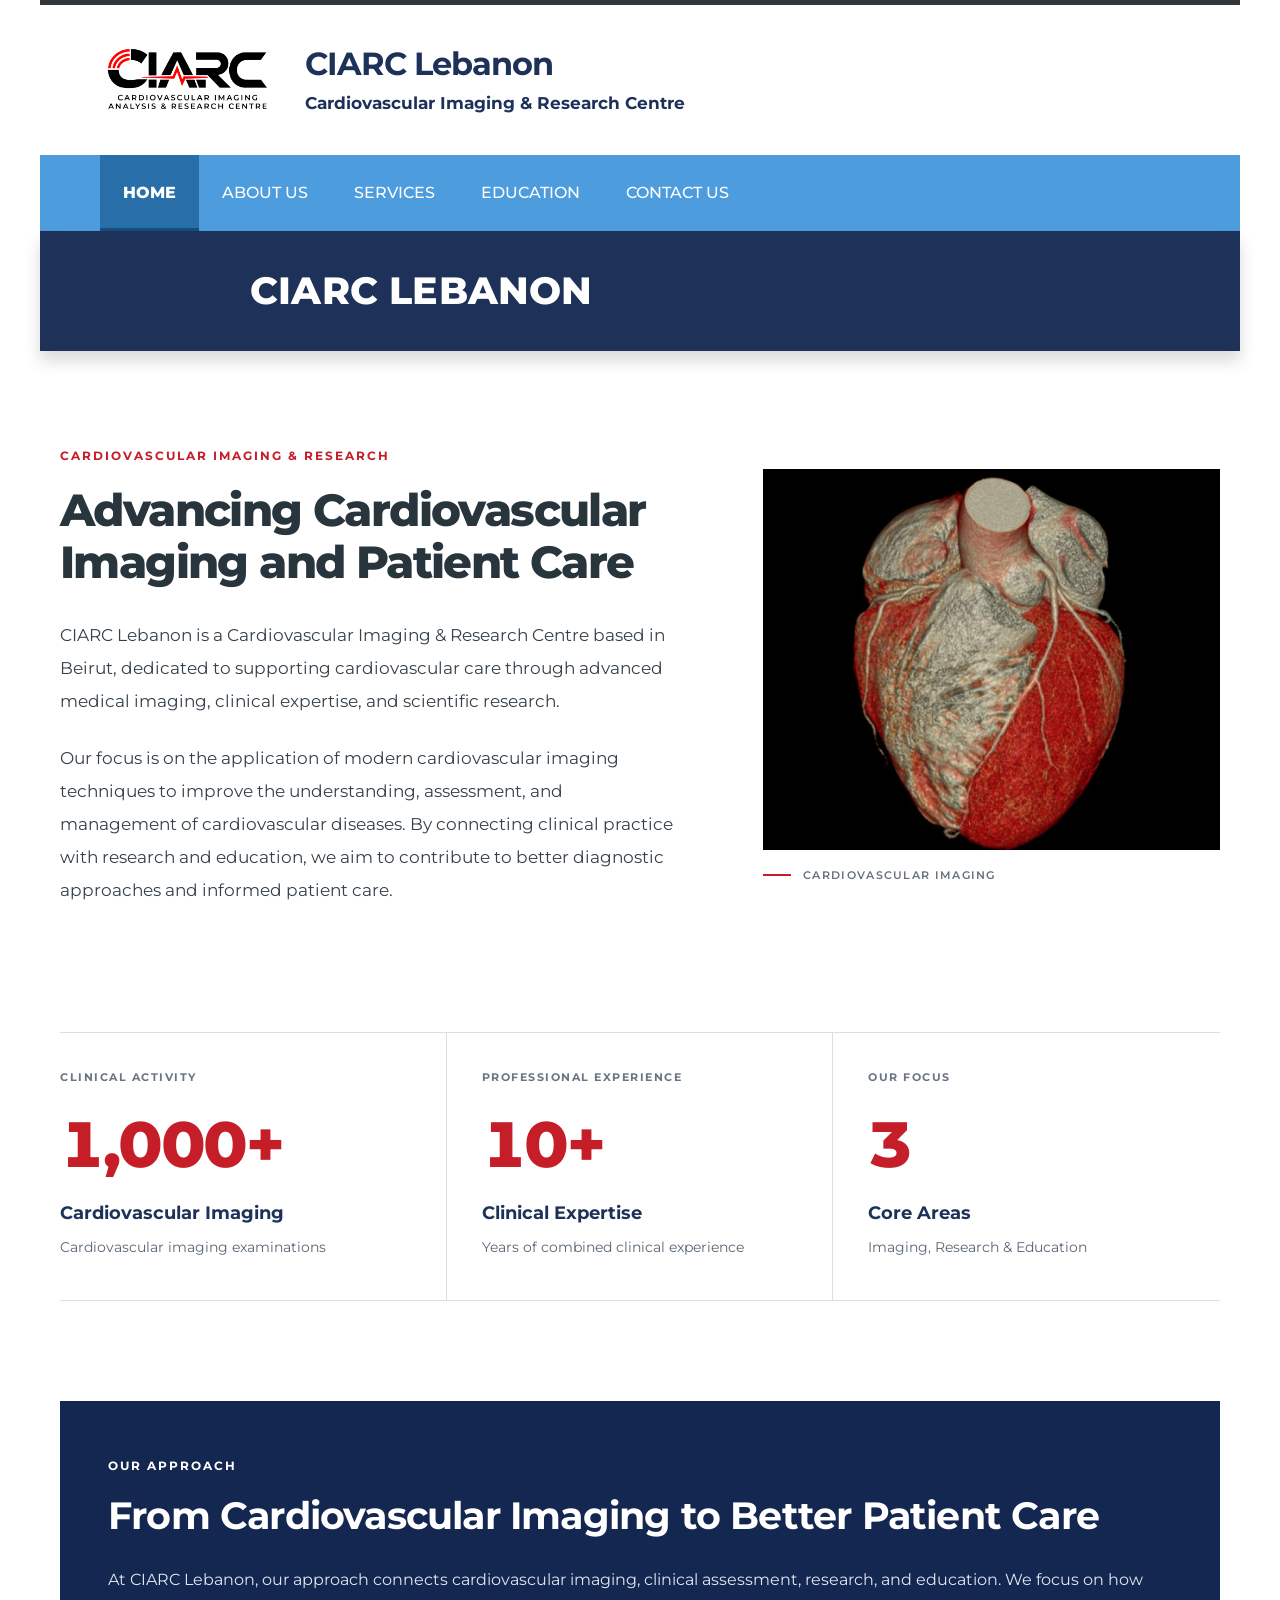
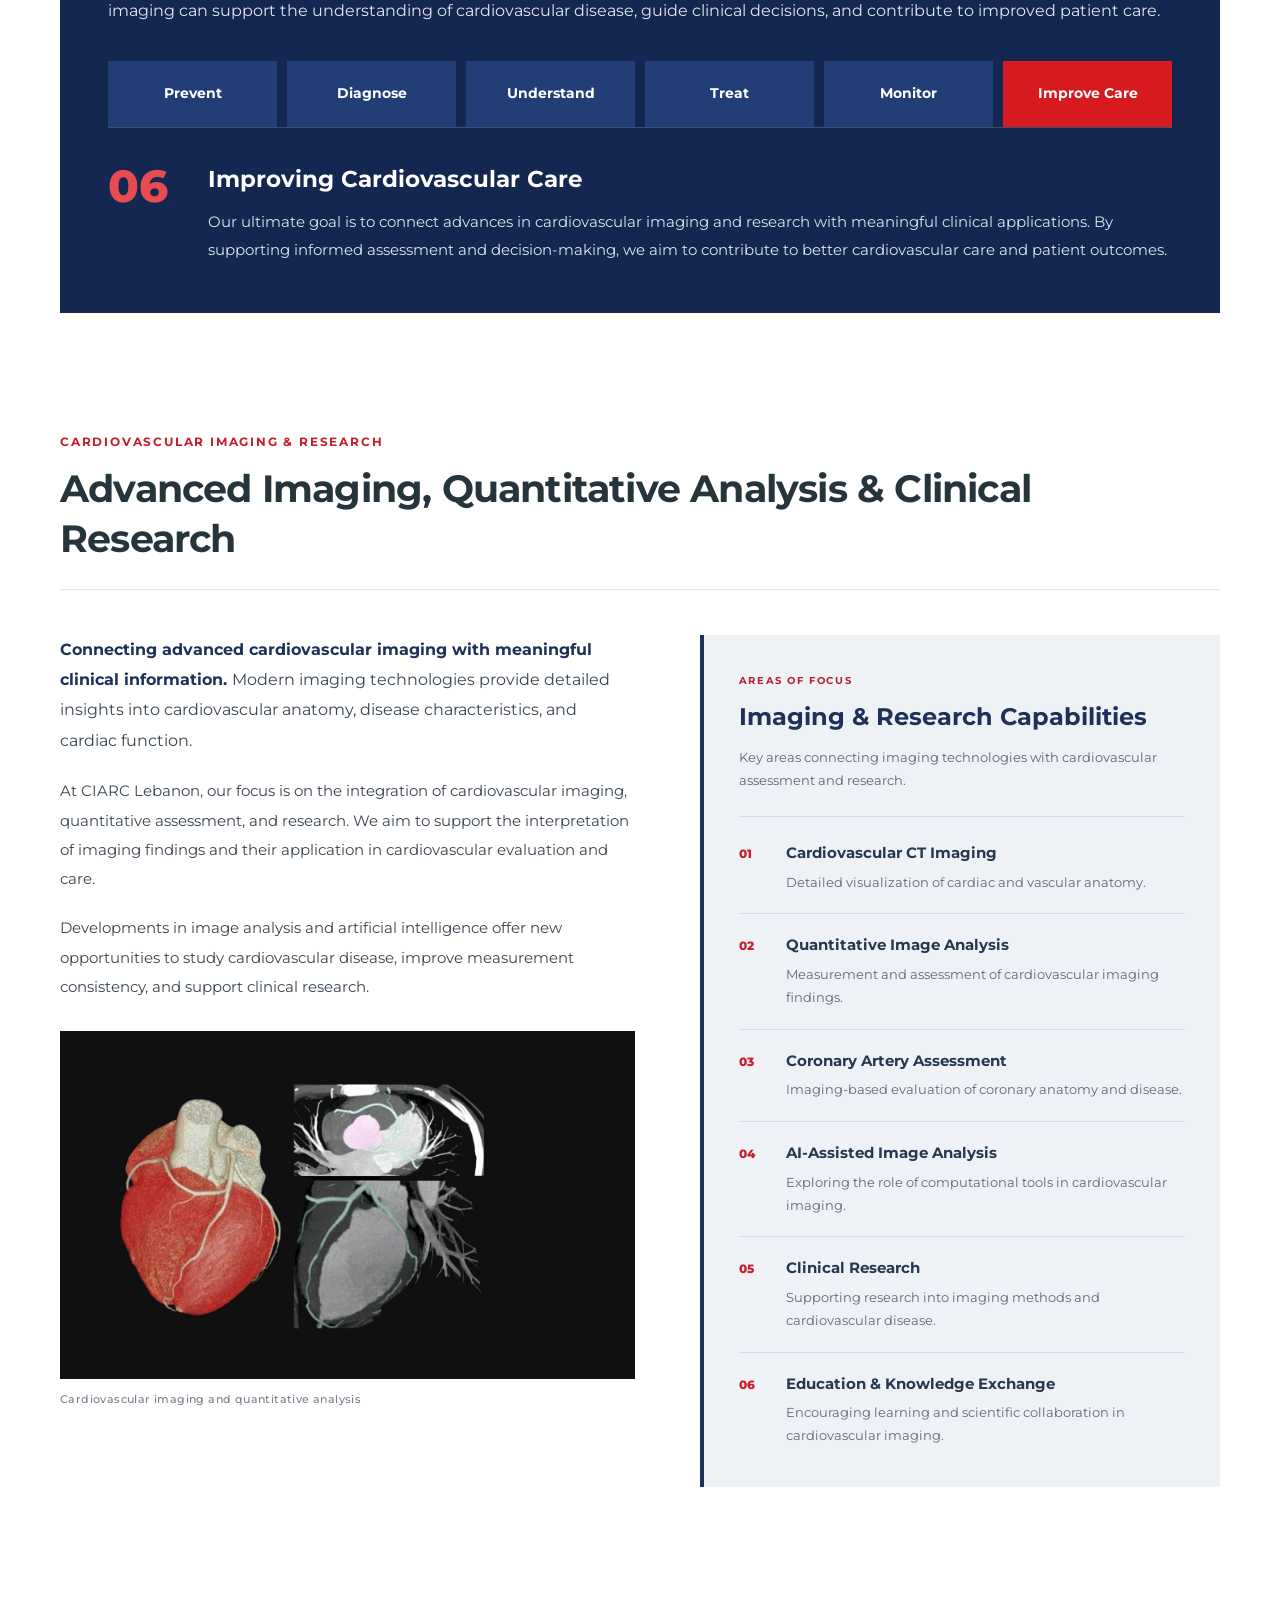
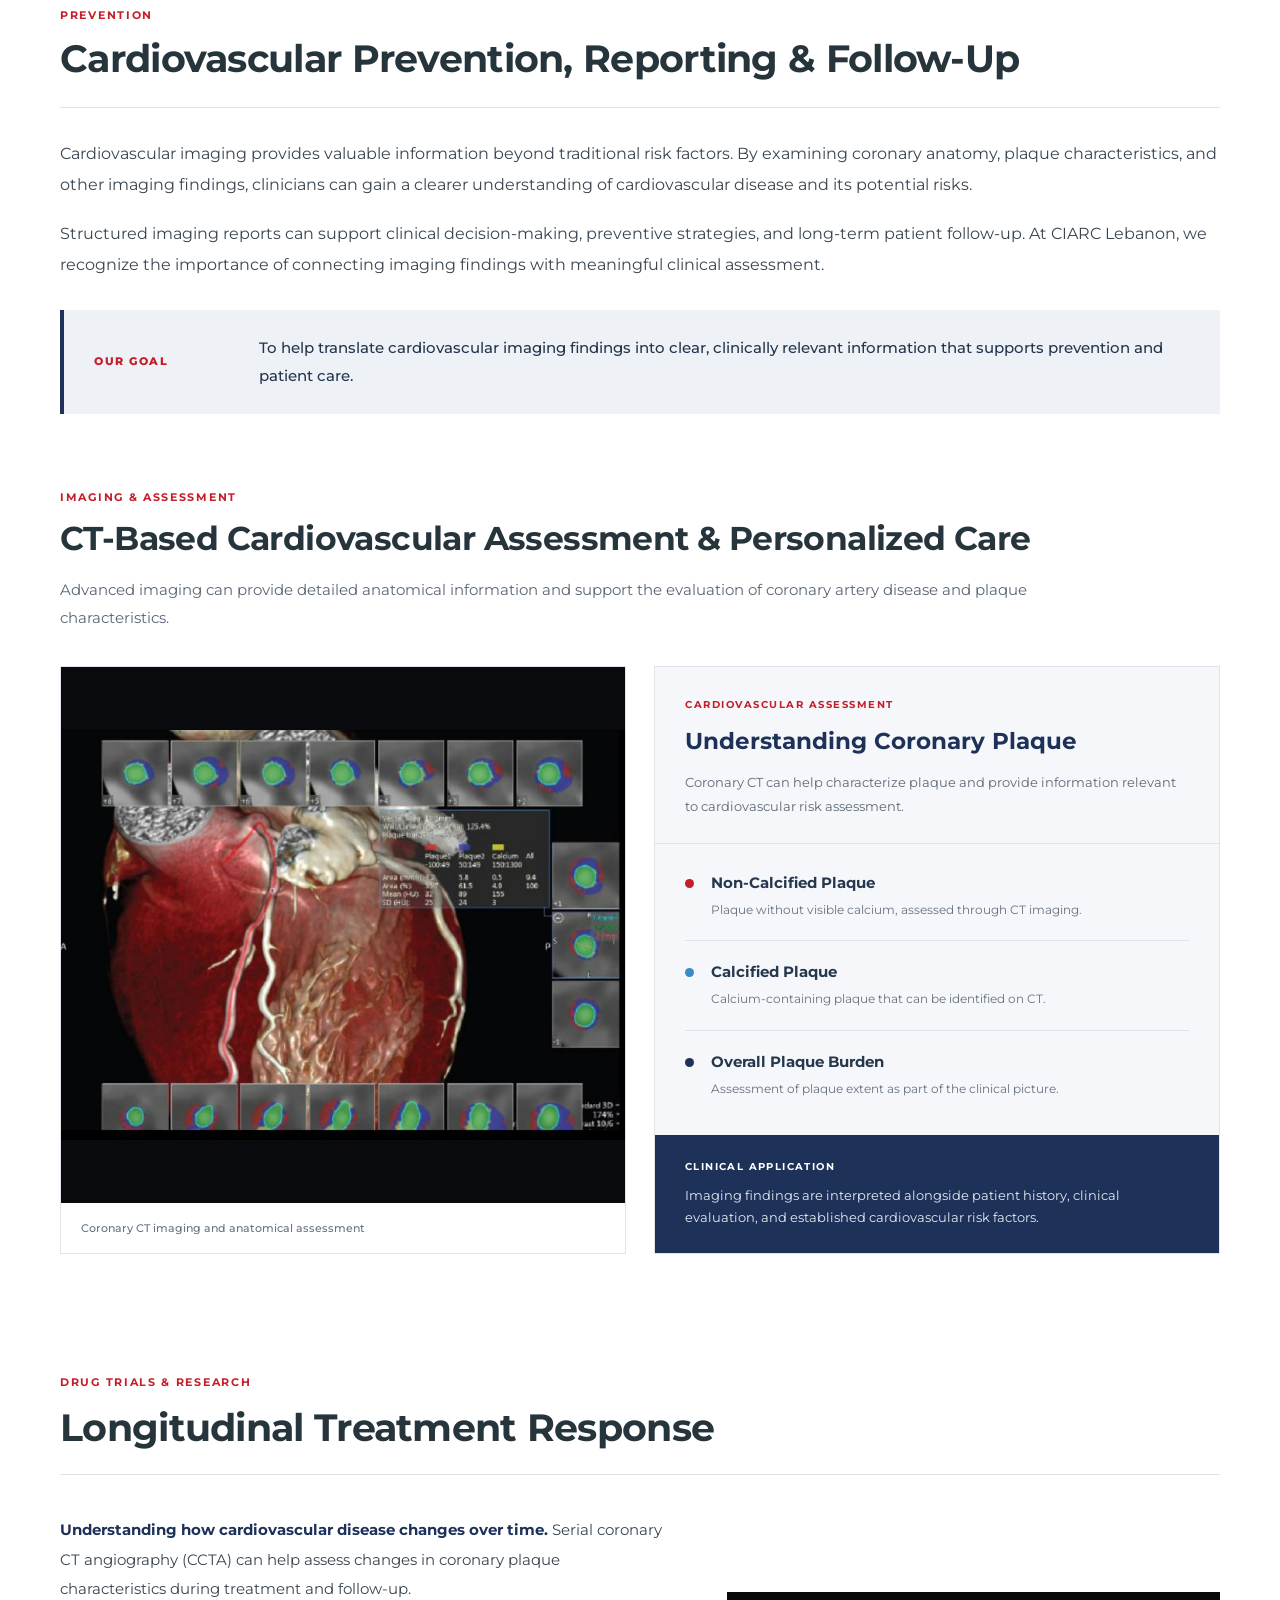
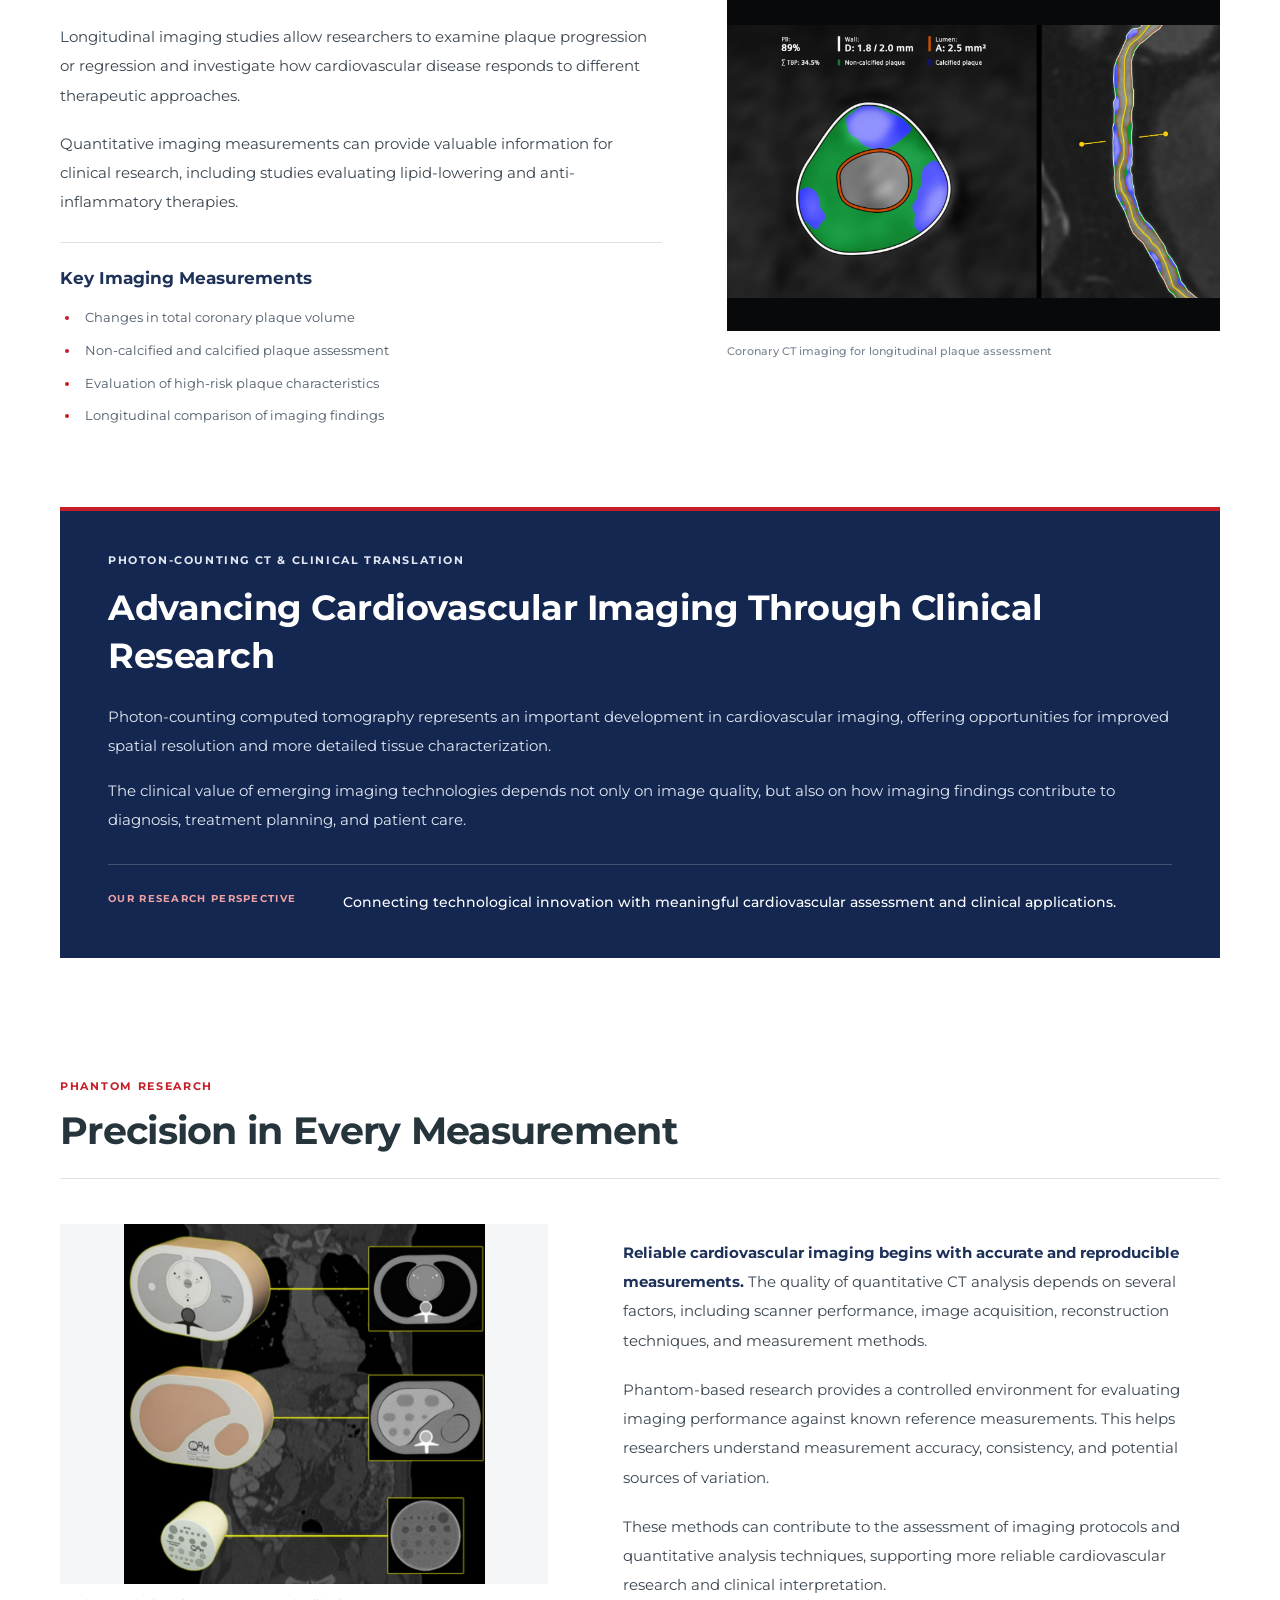
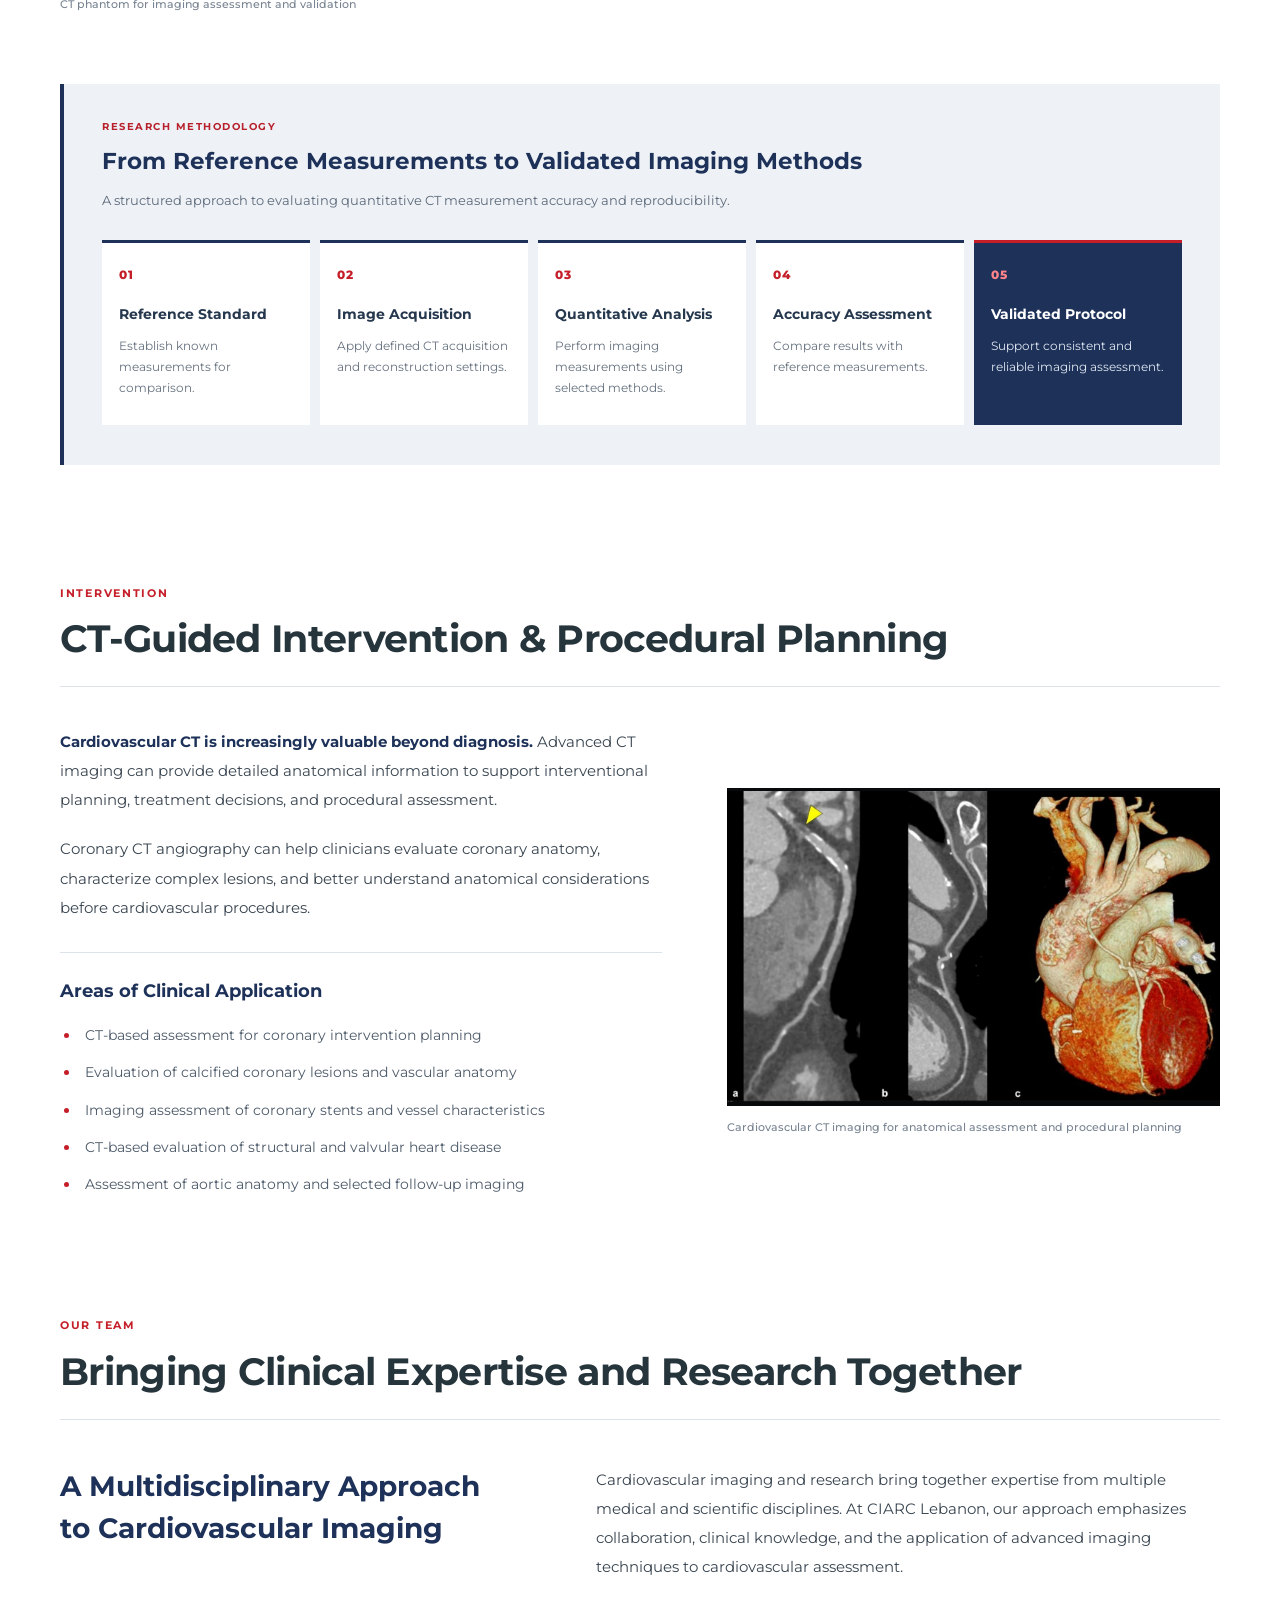
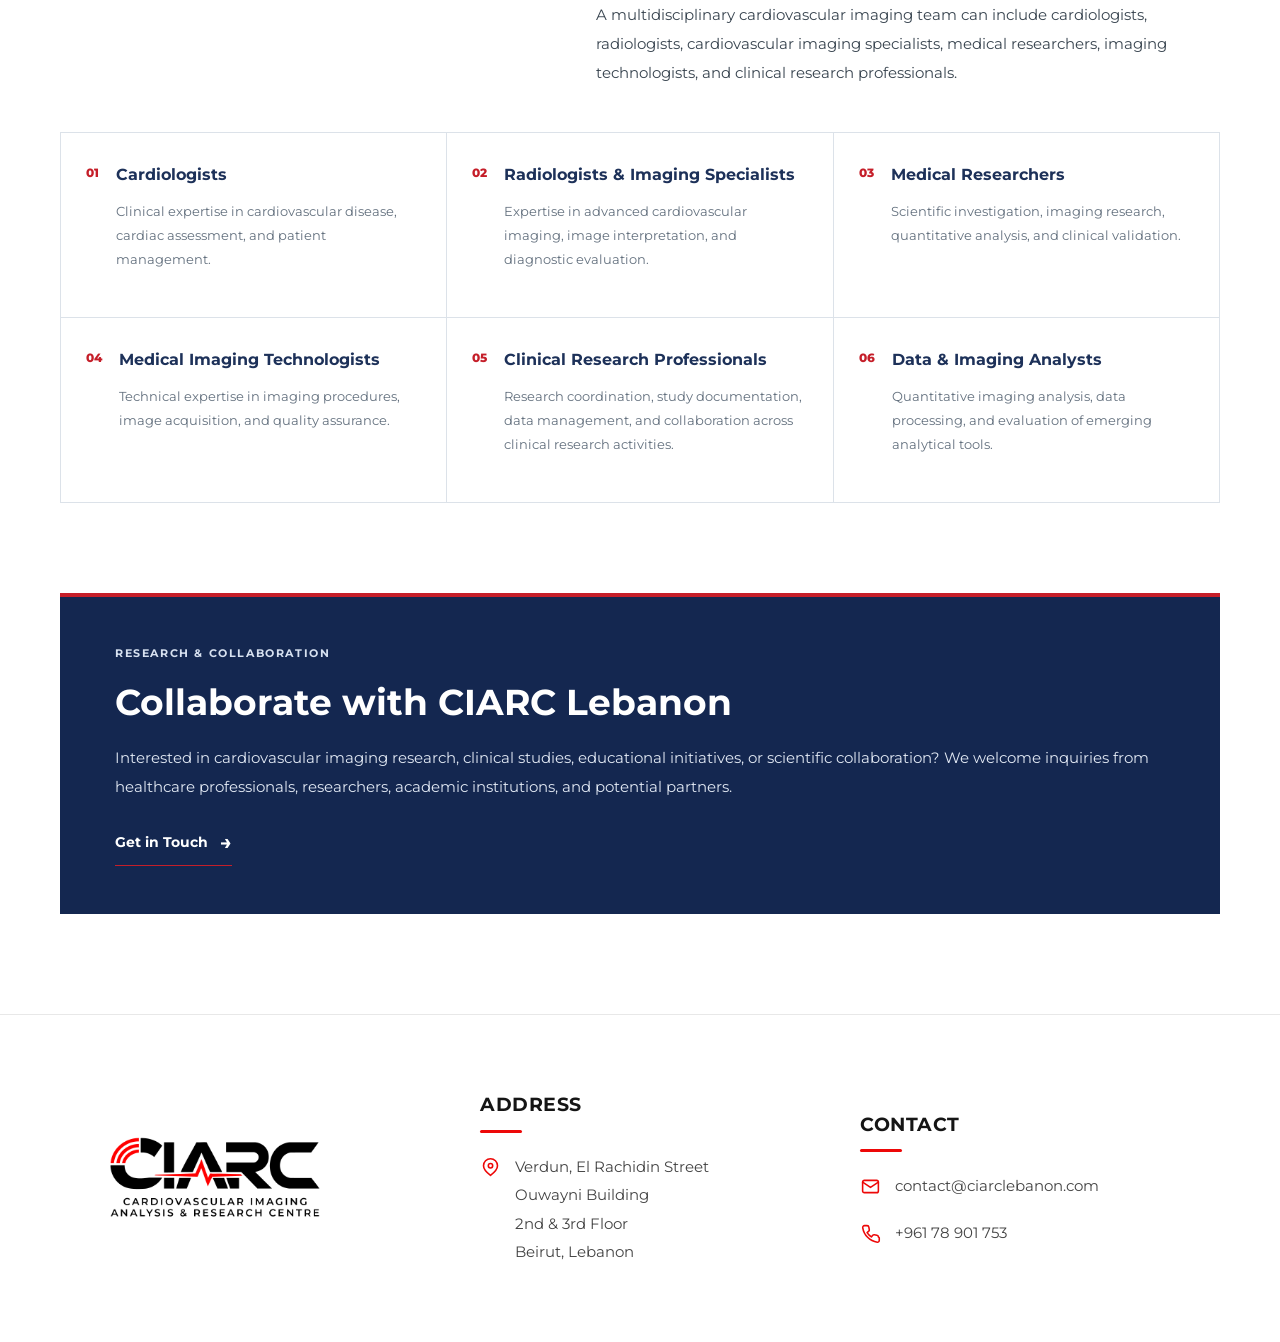
==== index.html @ 5e71d139 "Add files via upload" ====
<!DOCTYPE html>
<html lang="en">

<head>
    <meta charset="UTF-8">
    <meta name="viewport" content="width=device-width, initial-scale=1.0">

    <title>CIARC Lebanon | Cardiovascular Imaging & Research Centre</title>

    <meta name="description"
        content="CIARC Lebanon is a Cardiovascular Imaging & Research Centre based in Beirut, Lebanon.">

    <!-- Favicon -->
    <link rel="icon" type="image/png" href="assets/img/ciarc-logo.png">
    <link rel="apple-touch-icon" href="assets/img/ciarc-logo.png">

    <!-- Google Fonts -->
    <link rel="preconnect" href="https://fonts.googleapis.com">
    <link rel="preconnect" href="https://fonts.gstatic.com" crossorigin>

    <link href="https://fonts.googleapis.com/css2?family=Montserrat:wght@400;500;600;700;800&display=swap"
        rel="stylesheet">

    <!-- CSS -->
    <link rel="stylesheet" href="assets/css/style.css">

</head>

<body>

    <!-- =====================================
       HEADER
  ====================================== -->

    <header class="site-header" id="siteHeader">

        <div class="site-container">

            <!-- TOP HEADER -->

            <div class="header-top">

                <!-- BRAND -->

                <a href="index.html" class="brand" aria-label="CIARC Lebanon Home">

                    <img src="assets/img/ciarc-logo.png" alt="CIARC Lebanon Logo" class="brand-logo">

                    <div class="brand-text">

                        <h1>CIARC Lebanon</h1>

                        <p>
                            Cardiovascular Imaging &amp; Research Centre
                        </p>

                    </div>

                </a>

                <!-- HAMBURGER -->

                <button class="menu-toggle" id="menuToggle" type="button" aria-label="Open navigation menu"
                    aria-controls="mainNavigation" aria-expanded="false">

                    <span></span>
                    <span></span>
                    <span></span>

                </button>

            </div>

            <!-- =====================================
           NAVIGATION
      ====================================== -->

            <nav class="main-navigation" id="mainNavigation" aria-label="Main navigation">

                <a href="index.html" class="nav-link active" aria-current="page">
                    Home
                </a>

                <a href="about-us.html" class="nav-link">
                    About Us
                </a>

                <a href="services.html" class="nav-link">
                    Services
                </a>

                <a href="education.html" class="nav-link">
                    Education
                </a>

                <a href="contact.html" class="nav-link">
                    Contact Us
                </a>

            </nav>

            <!-- =====================================
           NAVY TITLE BAR
      ====================================== -->

            <div class="page-title-bar">

                <div class="page-title-inner">

                    <h2>CIARC LEBANON</h2>

                </div>

            </div>

        </div>

    </header>

    <!-- =====================================
       MAIN CONTENT
  ====================================== -->


    <main id="mainContent">

        <!-- ==========================================
         HOMEPAGE INTRODUCTION
    ========================================== -->

        <section class="home-intro" aria-labelledby="homeIntroTitle">

            <div class="home-intro-container">

                <!-- LEFT: CONTENT -->
                <div class="home-intro-content">

                    <span class="home-intro-eyebrow">
                        CARDIOVASCULAR IMAGING &amp; RESEARCH
                    </span>

                    <h2 id="homeIntroTitle">
                        Advancing Cardiovascular Imaging
                        and Patient Care
                    </h2>

                    <div class="home-intro-description">

                        <p>
                            CIARC Lebanon is a Cardiovascular Imaging
                            &amp; Research Centre based in Beirut,
                            dedicated to supporting cardiovascular
                            care through advanced medical imaging,
                            clinical expertise, and scientific research.
                        </p>

                        <p>
                            Our focus is on the application of modern
                            cardiovascular imaging techniques to
                            improve the understanding, assessment,
                            and management of cardiovascular diseases.
                            By connecting clinical practice with
                            research and education, we aim to
                            contribute to better diagnostic approaches
                            and informed patient care.
                        </p>

                    </div>

                </div>

                <!-- RIGHT: MEDICAL IMAGE -->
                <div class="home-intro-visual">

                    <div class="home-intro-image-frame">

                        <img src="assets/img/cardiovascular-ct.png"
                            alt="Three-dimensional cardiovascular CT imaging of the human heart"
                            class="home-intro-image" loading="eager">

                    </div>

                    <div class="home-intro-image-caption">
                        <span class="home-intro-caption-line"></span>
                        <span>Cardiovascular Imaging</span>
                    </div>

                </div>

            </div>

        </section>



        <!-- ==========================================
     CIARC LEBANON - KEY FIGURES
========================================== -->

        <section class="home-highlights" aria-label="CIARC Lebanon Key Figures">

            <div class="home-highlights-container">

                <!-- STATISTIC 1 -->
                <div class="home-highlight-item">

                    <div class="home-highlight-top">
                        <span class="home-highlight-label">
                            CLINICAL ACTIVITY
                        </span>
                    </div>

                    <div class="home-highlight-stat">
                        <span class="home-highlight-number" data-count="1000" data-suffix="+">
                            1,000+
                        </span>
                    </div>

                    <div class="home-highlight-content">
                        <h3>Cardiovascular Imaging</h3>

                        <p>
                            Cardiovascular imaging examinations
                        </p>
                    </div>

                </div>


                <!-- STATISTIC 2 -->
                <div class="home-highlight-item">

                    <div class="home-highlight-top">
                        <span class="home-highlight-label">
                            PROFESSIONAL EXPERIENCE
                        </span>
                    </div>

                    <div class="home-highlight-stat">
                        <span class="home-highlight-number" data-count="10" data-suffix="+">
                            10+
                        </span>
                    </div>

                    <div class="home-highlight-content">
                        <h3>Clinical Expertise</h3>

                        <p>
                            Years of combined clinical experience
                        </p>
                    </div>

                </div>


                <!-- STATISTIC 3 -->
                <div class="home-highlight-item">

                    <div class="home-highlight-top">
                        <span class="home-highlight-label">
                            OUR FOCUS
                        </span>
                    </div>

                    <div class="home-highlight-stat">
                        <span class="home-highlight-number" data-count="3" data-suffix="">
                            3
                        </span>
                    </div>

                    <div class="home-highlight-content">
                        <h3>Core Areas</h3>

                        <p>
                            Imaging, Research &amp; Education
                        </p>
                    </div>

                </div>

            </div>

        </section>


        <!-- ==========================================
     HOMEPAGE - OUR APPROACH
========================================== -->

        <section class="home-approach" aria-labelledby="approachTitle">

            <div class="home-approach-container">

                <div class="home-approach-panel">

                    <div class="home-approach-heading">

                        <span class="home-approach-label">
                            OUR APPROACH
                        </span>

                        <h2 id="approachTitle">
                            From Cardiovascular Imaging to Better Patient Care
                        </h2>

                        <p>
                            At CIARC Lebanon, our approach connects cardiovascular
                            imaging, clinical assessment, research, and education.
                            We focus on how imaging can support the understanding
                            of cardiovascular disease, guide clinical decisions,
                            and contribute to improved patient care.
                        </p>

                    </div>

                    <!-- SELECTABLE STAGES -->
                    <div class="home-approach-tabs" role="tablist" aria-label="Our approach stages">

                        <button type="button" class="home-approach-tab" id="approachTabPrevent" role="tab"
                            aria-selected="false" aria-controls="approachContent" data-approach="prevent" tabindex="-1">
                            Prevent

                        </button>

                        <button type="button" class="home-approach-tab" id="approachTabDiagnose" role="tab"
                            aria-selected="false" aria-controls="approachContent" data-approach="diagnose"
                            tabindex="-1">
                            Diagnose

                        </button>

                        <button type="button" class="home-approach-tab" id="approachTabUnderstand" role="tab"
                            aria-selected="false" aria-controls="approachContent" data-approach="understand"
                            tabindex="-1">
                            Understand

                        </button>

                        <button type="button" class="home-approach-tab" id="approachTabTreat" role="tab"
                            aria-selected="false" aria-controls="approachContent" data-approach="treat" tabindex="-1">
                            Treat

                        </button>

                        <button type="button" class="home-approach-tab" id="approachTabMonitor" role="tab"
                            aria-selected="false" aria-controls="approachContent" data-approach="monitor" tabindex="-1">
                            Monitor

                        </button>

                        <button type="button" class="home-approach-tab is-active" id="approachTabImprove" role="tab"
                            aria-selected="true" aria-controls="approachContent" data-approach="improve" tabindex="0">
                            Improve Care
                        </button>

                    </div>

                    <!-- CHANGING CONTENT -->
                    <div class="home-approach-content" id="approachContent" role="tabpanel"
                        aria-labelledby="approachTabImprove" tabindex="0">

                        <div class="home-approach-content-inner">

                            <div class="home-approach-content-number">
                                06
                            </div>

                            <div class="home-approach-content-text">

                                <h3 id="approachContentTitle">
                                    Improving Cardiovascular Care
                                </h3>

                                <p id="approachContentDescription">
                                    Our ultimate goal is to connect advances in
                                    cardiovascular imaging and research with
                                    meaningful clinical applications. By supporting
                                    informed assessment and decision-making, we
                                    aim to contribute to better cardiovascular
                                    care and patient outcomes.
                                </p>

                            </div>

                        </div>

                    </div>

                </div>

            </div>

        </section>



        <!-- ==========================================
     HOMEPAGE - ADVANCED IMAGING & AI
========================================== -->

        <section class="home-imaging" aria-labelledby="homeImagingTitle">

            <div class="home-imaging-container">

                <!-- SECTION HEADING -->
                <div class="home-imaging-heading">

                    <span class="home-imaging-eyebrow">
                        CARDIOVASCULAR IMAGING &amp; RESEARCH
                    </span>

                    <h2 id="homeImagingTitle">
                        Advanced Imaging, Quantitative Analysis
                        &amp; Clinical Research
                    </h2>

                    <div class="home-imaging-heading-line"></div>

                </div>

                <!-- TWO-COLUMN CONTENT -->
                <div class="home-imaging-grid">

                    <!-- LEFT: DESCRIPTION AND IMAGE -->
                    <div class="home-imaging-main">

                        <div class="home-imaging-description">

                            <p class="home-imaging-lead">
                                <strong>
                                    Connecting advanced cardiovascular imaging
                                    with meaningful clinical information.
                                </strong>
                                Modern imaging technologies provide detailed
                                insights into cardiovascular anatomy, disease
                                characteristics, and cardiac function.
                            </p>

                            <p>
                                At CIARC Lebanon, our focus is on the
                                integration of cardiovascular imaging,
                                quantitative assessment, and research.
                                We aim to support the interpretation
                                of imaging findings and their application
                                in cardiovascular evaluation and care.
                            </p>

                            <p>
                                Developments in image analysis and
                                artificial intelligence offer new
                                opportunities to study cardiovascular
                                disease, improve measurement consistency,
                                and support clinical research.
                            </p>

                        </div>

                        <!-- MEDICAL IMAGE -->
                        <figure class="home-imaging-figure">

                            <div class="home-imaging-image-wrap">

                                <img src="assets/img/cardiovascular-analysis.png"
                                    alt="Three-dimensional visualization of coronary arteries from cardiovascular imaging"
                                    loading="lazy">

                            </div>

                            <figcaption>
                                Cardiovascular imaging and quantitative analysis
                            </figcaption>

                        </figure>

                    </div>

                    <!-- RIGHT: CAPABILITIES -->
                    <aside class="home-imaging-capabilities" aria-labelledby="homeImagingCapabilitiesTitle">

                        <div class="home-imaging-capabilities-header">

                            <span class="home-imaging-capabilities-label">
                                AREAS OF FOCUS
                            </span>

                            <h3 id="homeImagingCapabilitiesTitle">
                                Imaging &amp; Research Capabilities
                            </h3>

                            <p>
                                Key areas connecting imaging technologies
                                with cardiovascular assessment and research.
                            </p>

                        </div>

                        <div class="home-imaging-capabilities-list">

                            <div class="home-imaging-capability">
                                <span class="home-imaging-capability-index">
                                    01
                                </span>

                                <div>
                                    <h4>Cardiovascular CT Imaging</h4>
                                    <p>
                                        Detailed visualization of cardiac
                                        and vascular anatomy.
                                    </p>
                                </div>
                            </div>

                            <div class="home-imaging-capability">
                                <span class="home-imaging-capability-index">
                                    02
                                </span>

                                <div>
                                    <h4>Quantitative Image Analysis</h4>
                                    <p>
                                        Measurement and assessment of
                                        cardiovascular imaging findings.
                                    </p>
                                </div>
                            </div>

                            <div class="home-imaging-capability">
                                <span class="home-imaging-capability-index">
                                    03
                                </span>

                                <div>
                                    <h4>Coronary Artery Assessment</h4>
                                    <p>
                                        Imaging-based evaluation of
                                        coronary anatomy and disease.
                                    </p>
                                </div>
                            </div>

                            <div class="home-imaging-capability">
                                <span class="home-imaging-capability-index">
                                    04
                                </span>

                                <div>
                                    <h4>AI-Assisted Image Analysis</h4>
                                    <p>
                                        Exploring the role of computational
                                        tools in cardiovascular imaging.
                                    </p>
                                </div>
                            </div>

                            <div class="home-imaging-capability">
                                <span class="home-imaging-capability-index">
                                    05
                                </span>

                                <div>
                                    <h4>Clinical Research</h4>
                                    <p>
                                        Supporting research into imaging
                                        methods and cardiovascular disease.
                                    </p>
                                </div>
                            </div>

                            <div class="home-imaging-capability">
                                <span class="home-imaging-capability-index">
                                    06
                                </span>

                                <div>
                                    <h4>Education &amp; Knowledge Exchange</h4>
                                    <p>
                                        Encouraging learning and scientific
                                        collaboration in cardiovascular imaging.
                                    </p>
                                </div>
                            </div>

                        </div>

                    </aside>

                </div>

            </div>

        </section>


        <!-- ==========================================
     HOMEPAGE - CARDIOVASCULAR PREVENTION
========================================== -->

        <section class="home-prevention" aria-labelledby="homePreventionTitle">

            <div class="home-prevention-container">

                <!-- SECTION INTRODUCTION -->
                <div class="home-prevention-heading">

                    <span class="home-prevention-label">
                        PREVENTION
                    </span>

                    <h2 id="homePreventionTitle">
                        Cardiovascular Prevention, Reporting &amp; Follow-Up
                    </h2>

                </div>

                <div class="home-prevention-intro">

                    <p>
                        Cardiovascular imaging provides valuable information
                        beyond traditional risk factors. By examining coronary
                        anatomy, plaque characteristics, and other imaging
                        findings, clinicians can gain a clearer understanding
                        of cardiovascular disease and its potential risks.
                    </p>

                    <p>
                        Structured imaging reports can support clinical
                        decision-making, preventive strategies, and
                        long-term patient follow-up. At CIARC Lebanon,
                        we recognize the importance of connecting imaging
                        findings with meaningful clinical assessment.
                    </p>

                </div>

                <!-- CLINICAL GOAL -->
                <div class="home-prevention-goal">

                    <span class="home-prevention-goal-label">
                        OUR GOAL
                    </span>

                    <p>
                        To help translate cardiovascular imaging findings
                        into clear, clinically relevant information that
                        supports prevention and patient care.
                    </p>

                </div>


                <!-- SECOND PART -->
                <div class="home-prevention-subheading">

                    <span class="home-prevention-label">
                        IMAGING &amp; ASSESSMENT
                    </span>

                    <h3>
                        CT-Based Cardiovascular Assessment
                        &amp; Personalized Care
                    </h3>

                    <p>
                        Advanced imaging can provide detailed anatomical
                        information and support the evaluation of coronary
                        artery disease and plaque characteristics.
                    </p>

                </div>


                <!-- TWO-COLUMN VISUAL -->
                <div class="home-prevention-grid">

                    <!-- LEFT: CT IMAGE -->
                    <figure class="home-prevention-figure">

                        <div class="home-prevention-image">

                            <img src="assets/img/coronary-ct-prevention.png"
                                alt="Three-dimensional coronary CT visualization of the coronary arteries"
                                loading="lazy">

                        </div>

                        <figcaption>
                            Coronary CT imaging and anatomical assessment
                        </figcaption>

                    </figure>


                    <!-- RIGHT: PLAQUE ASSESSMENT -->
                    <div class="home-prevention-assessment">

                        <div class="home-prevention-assessment-header">

                            <span class="home-prevention-assessment-label">
                                CARDIOVASCULAR ASSESSMENT
                            </span>

                            <h4>
                                Understanding Coronary Plaque
                            </h4>

                            <p>
                                Coronary CT can help characterize plaque
                                and provide information relevant to
                                cardiovascular risk assessment.
                            </p>

                        </div>


                        <!-- PLAQUE TYPES -->
                        <div class="home-prevention-plaque-types">

                            <div class="home-prevention-plaque-item">

                                <span class="home-prevention-plaque-marker marker-red"></span>

                                <div>
                                    <h5>Non-Calcified Plaque</h5>
                                    <p>
                                        Plaque without visible calcium,
                                        assessed through CT imaging.
                                    </p>
                                </div>

                            </div>

                            <div class="home-prevention-plaque-item">

                                <span class="home-prevention-plaque-marker marker-blue"></span>

                                <div>
                                    <h5>Calcified Plaque</h5>
                                    <p>
                                        Calcium-containing plaque that
                                        can be identified on CT.
                                    </p>
                                </div>

                            </div>

                            <div class="home-prevention-plaque-item">

                                <span class="home-prevention-plaque-marker marker-navy"></span>

                                <div>
                                    <h5>Overall Plaque Burden</h5>
                                    <p>
                                        Assessment of plaque extent
                                        as part of the clinical picture.
                                    </p>
                                </div>

                            </div>

                        </div>


                        <!-- CLINICAL INTERPRETATION -->
                        <div class="home-prevention-assessment-footer">

                            <span>CLINICAL APPLICATION</span>

                            <p>
                                Imaging findings are interpreted alongside
                                patient history, clinical evaluation, and
                                established cardiovascular risk factors.
                            </p>

                        </div>

                    </div>

                </div>

            </div>

        </section>


        <!-- ==========================================
     HOMEPAGE - DRUG TRIALS & CLINICAL TRANSLATION
========================================== -->

        <section class="home-trials" aria-labelledby="homeTrialsTitle">

            <div class="home-trials-container">

                <!-- SECTION HEADING -->
                <div class="home-trials-heading">

                    <span class="home-trials-label">
                        DRUG TRIALS &amp; RESEARCH
                    </span>

                    <h2 id="homeTrialsTitle">
                        Longitudinal Treatment Response
                    </h2>

                </div>


                <!-- TWO-COLUMN SECTION -->
                <div class="home-trials-grid">

                    <!-- LEFT: CONTENT -->
                    <div class="home-trials-content">

                        <p class="home-trials-lead">
                            <strong>
                                Understanding how cardiovascular disease
                                changes over time.
                            </strong>
                            Serial coronary CT angiography (CCTA)
                            can help assess changes in coronary
                            plaque characteristics during treatment
                            and follow-up.
                        </p>

                        <p>
                            Longitudinal imaging studies allow researchers
                            to examine plaque progression or regression
                            and investigate how cardiovascular disease
                            responds to different therapeutic approaches.
                        </p>

                        <p>
                            Quantitative imaging measurements can provide
                            valuable information for clinical research,
                            including studies evaluating lipid-lowering
                            and anti-inflammatory therapies.
                        </p>

                        <!-- RESEARCH ENDPOINTS -->
                        <div class="home-trials-endpoints">

                            <h3>
                                Key Imaging Measurements
                            </h3>

                            <ul>
                                <li>Changes in total coronary plaque volume</li>
                                <li>Non-calcified and calcified plaque assessment</li>
                                <li>Evaluation of high-risk plaque characteristics</li>
                                <li>Longitudinal comparison of imaging findings</li>
                            </ul>

                        </div>

                    </div>


                    <!-- RIGHT: MEDICAL IMAGE -->
                    <figure class="home-trials-figure">

                        <div class="home-trials-image">

                            <img src="assets/img/coronary-treatment-response.png"
                                alt="Three-dimensional coronary artery CT visualization used to assess plaque characteristics"
                                loading="lazy">

                        </div>

                        <figcaption>
                            Coronary CT imaging for longitudinal plaque assessment
                        </figcaption>

                    </figure>

                </div>


                <!-- ======================================
             PHOTON-COUNTING CT FEATURE
        ======================================= -->

                <div class="home-trials-feature">

                    <div class="home-trials-feature-heading">

                        <span class="home-trials-feature-label">
                            PHOTON-COUNTING CT &amp; CLINICAL TRANSLATION
                        </span>

                        <h3>
                            Advancing Cardiovascular Imaging
                            Through Clinical Research
                        </h3>

                    </div>

                    <div class="home-trials-feature-content">

                        <p>
                            Photon-counting computed tomography represents
                            an important development in cardiovascular imaging,
                            offering opportunities for improved spatial
                            resolution and more detailed tissue
                            characterization.
                        </p>

                        <p>
                            The clinical value of emerging imaging
                            technologies depends not only on image quality,
                            but also on how imaging findings contribute
                            to diagnosis, treatment planning, and
                            patient care.
                        </p>

                    </div>

                    <div class="home-trials-feature-bottom">

                        <span class="home-trials-feature-bottom-label">
                            OUR RESEARCH PERSPECTIVE
                        </span>

                        <p>
                            Connecting technological innovation with
                            meaningful cardiovascular assessment
                            and clinical applications.
                        </p>

                    </div>

                </div>

            </div>

        </section>


        <!-- ==========================================
     HOMEPAGE - PHANTOM RESEARCH
========================================== -->

        <section class="home-phantom" aria-labelledby="homePhantomTitle">

            <div class="home-phantom-container">

                <!-- SECTION HEADING -->
                <div class="home-phantom-heading">

                    <span class="home-phantom-label">
                        PHANTOM RESEARCH
                    </span>

                    <h2 id="homePhantomTitle">
                        Precision in Every Measurement
                    </h2>

                </div>


                <!-- IMAGE AND DESCRIPTION -->
                <div class="home-phantom-intro">

                    <!-- LEFT: IMAGE -->
                    <figure class="home-phantom-figure">

                        <div class="home-phantom-image">

                            <img src="assets/img/ct-phantom-research.png"
                                alt="Medical CT calibration phantom used in imaging quality assessment and research"
                                loading="lazy">

                        </div>

                        <figcaption>
                            CT phantom for imaging assessment and validation
                        </figcaption>

                    </figure>


                    <!-- RIGHT: CONTENT -->
                    <div class="home-phantom-description">

                        <p class="home-phantom-lead">
                            <strong>
                                Reliable cardiovascular imaging begins
                                with accurate and reproducible measurements.
                            </strong>
                            The quality of quantitative CT analysis
                            depends on several factors, including
                            scanner performance, image acquisition,
                            reconstruction techniques, and
                            measurement methods.
                        </p>

                        <p>
                            Phantom-based research provides a controlled
                            environment for evaluating imaging
                            performance against known reference
                            measurements. This helps researchers
                            understand measurement accuracy,
                            consistency, and potential sources
                            of variation.
                        </p>

                        <p>
                            These methods can contribute to the
                            assessment of imaging protocols and
                            quantitative analysis techniques,
                            supporting more reliable cardiovascular
                            research and clinical interpretation.
                        </p>

                    </div>

                </div>


                <!-- ======================================
             VALIDATION PROCESS
        ======================================= -->

                <div class="home-phantom-process">

                    <div class="home-phantom-process-heading">

                        <span class="home-phantom-process-label">
                            RESEARCH METHODOLOGY
                        </span>

                        <h3>
                            From Reference Measurements
                            to Validated Imaging Methods
                        </h3>

                        <p>
                            A structured approach to evaluating
                            quantitative CT measurement accuracy
                            and reproducibility.
                        </p>

                    </div>


                    <ol class="home-phantom-steps">

                        <!-- STEP 1 -->
                        <li class="home-phantom-step">

                            <span class="home-phantom-step-number">
                                01
                            </span>

                            <h4>
                                Reference Standard
                            </h4>

                            <p>
                                Establish known measurements
                                for comparison.
                            </p>

                        </li>


                        <!-- STEP 2 -->
                        <li class="home-phantom-step">

                            <span class="home-phantom-step-number">
                                02
                            </span>

                            <h4>
                                Image Acquisition
                            </h4>

                            <p>
                                Apply defined CT acquisition
                                and reconstruction settings.
                            </p>

                        </li>


                        <!-- STEP 3 -->
                        <li class="home-phantom-step">

                            <span class="home-phantom-step-number">
                                03
                            </span>

                            <h4>
                                Quantitative Analysis
                            </h4>

                            <p>
                                Perform imaging measurements
                                using selected methods.
                            </p>

                        </li>


                        <!-- STEP 4 -->
                        <li class="home-phantom-step">

                            <span class="home-phantom-step-number">
                                04
                            </span>

                            <h4>
                                Accuracy Assessment
                            </h4>

                            <p>
                                Compare results with
                                reference measurements.
                            </p>

                        </li>


                        <!-- STEP 5 -->
                        <li class="home-phantom-step home-phantom-step-final">

                            <span class="home-phantom-step-number">
                                05
                            </span>

                            <h4>
                                Validated Protocol
                            </h4>

                            <p>
                                Support consistent and
                                reliable imaging assessment.
                            </p>

                        </li>

                    </ol>

                </div>

            </div>

        </section>



        <!-- ==========================================
     HOMEPAGE - CT-GUIDED INTERVENTION
========================================== -->

        <section class="home-intervention" aria-labelledby="homeInterventionTitle">

            <div class="home-intervention-container">

                <!-- SECTION HEADING -->
                <div class="home-intervention-heading">

                    <span class="home-intervention-label">
                        INTERVENTION
                    </span>

                    <h2 id="homeInterventionTitle">
                        CT-Guided Intervention &amp; Procedural Planning
                    </h2>

                </div>


                <!-- TWO-COLUMN CONTENT -->
                <div class="home-intervention-grid">

                    <!-- LEFT: INFORMATION -->
                    <div class="home-intervention-content">

                        <p class="home-intervention-lead">
                            <strong>
                                Cardiovascular CT is increasingly valuable
                                beyond diagnosis.
                            </strong>
                            Advanced CT imaging can provide detailed
                            anatomical information to support
                            interventional planning, treatment
                            decisions, and procedural assessment.
                        </p>

                        <p>
                            Coronary CT angiography can help clinicians
                            evaluate coronary anatomy, characterize
                            complex lesions, and better understand
                            anatomical considerations before
                            cardiovascular procedures.
                        </p>

                        <!-- AREAS OF APPLICATION -->
                        <div class="home-intervention-applications">

                            <h3>
                                Areas of Clinical Application
                            </h3>

                            <ul>
                                <li>
                                    CT-based assessment for coronary
                                    intervention planning
                                </li>

                                <li>
                                    Evaluation of calcified coronary
                                    lesions and vascular anatomy
                                </li>

                                <li>
                                    Imaging assessment of coronary
                                    stents and vessel characteristics
                                </li>

                                <li>
                                    CT-based evaluation of structural
                                    and valvular heart disease
                                </li>

                                <li>
                                    Assessment of aortic anatomy
                                    and selected follow-up imaging
                                </li>
                            </ul>

                        </div>

                    </div>


                    <!-- RIGHT: MEDICAL IMAGE -->
                    <figure class="home-intervention-figure">

                        <div class="home-intervention-image">

                            <img src="assets/img/ct-guided-intervention.png"
                                alt="Cardiovascular CT reconstruction showing coronary anatomy for procedural planning"
                                loading="lazy">

                        </div>

                        <figcaption>
                            Cardiovascular CT imaging for anatomical
                            assessment and procedural planning
                        </figcaption>

                    </figure>

                </div>

            </div>

        </section>


        <!-- ==========================================
     HOMEPAGE - OUR TEAM
========================================== -->

        <section class="home-team" aria-labelledby="homeTeamTitle">

            <div class="home-team-container">

                <!-- SECTION HEADING -->
                <div class="home-team-heading">

                    <span class="home-team-label">
                        OUR TEAM
                    </span>

                    <h2 id="homeTeamTitle">
                        Bringing Clinical Expertise and Research Together
                    </h2>

                </div>

                <!-- TEAM INTRODUCTION -->
                <div class="home-team-intro">

                    <div class="home-team-intro-left">

                        <h3>
                            A Multidisciplinary Approach to
                            Cardiovascular Imaging
                        </h3>

                    </div>

                    <div class="home-team-intro-right">

                        <p>
                            Cardiovascular imaging and research bring together
                            expertise from multiple medical and scientific
                            disciplines. At CIARC Lebanon, our approach
                            emphasizes collaboration, clinical knowledge,
                            and the application of advanced imaging
                            techniques to cardiovascular assessment.
                        </p>

                        <p>
                            A multidisciplinary cardiovascular imaging
                            team can include cardiologists, radiologists,
                            cardiovascular imaging specialists, medical
                            researchers, imaging technologists, and
                            clinical research professionals.
                        </p>

                    </div>

                </div>

                <!-- TEAM DISCIPLINES -->
                <div class="home-team-disciplines">

                    <div class="home-team-discipline">
                        <span class="home-team-discipline-number">01</span>
                        <div>
                            <h4>Cardiologists</h4>
                            <p>
                                Clinical expertise in cardiovascular disease,
                                cardiac assessment, and patient management.
                            </p>
                        </div>
                    </div>

                    <div class="home-team-discipline">
                        <span class="home-team-discipline-number">02</span>
                        <div>
                            <h4>Radiologists &amp; Imaging Specialists</h4>
                            <p>
                                Expertise in advanced cardiovascular imaging,
                                image interpretation, and diagnostic evaluation.
                            </p>
                        </div>
                    </div>

                    <div class="home-team-discipline">
                        <span class="home-team-discipline-number">03</span>
                        <div>
                            <h4>Medical Researchers</h4>
                            <p>
                                Scientific investigation, imaging research,
                                quantitative analysis, and clinical validation.
                            </p>
                        </div>
                    </div>

                    <div class="home-team-discipline">
                        <span class="home-team-discipline-number">04</span>
                        <div>
                            <h4>Medical Imaging Technologists</h4>
                            <p>
                                Technical expertise in imaging procedures,
                                image acquisition, and quality assurance.
                            </p>
                        </div>
                    </div>

                    <div class="home-team-discipline">
                        <span class="home-team-discipline-number">05</span>
                        <div>
                            <h4>Clinical Research Professionals</h4>
                            <p>
                                Research coordination, study documentation,
                                data management, and collaboration across
                                clinical research activities.
                            </p>
                        </div>
                    </div>

                    <div class="home-team-discipline">
                        <span class="home-team-discipline-number">06</span>
                        <div>
                            <h4>Data &amp; Imaging Analysts</h4>
                            <p>
                                Quantitative imaging analysis, data processing,
                                and evaluation of emerging analytical tools.
                            </p>
                        </div>
                    </div>

                </div>



            </div>

        </section>


        <!-- ==========================================
     HOMEPAGE - COLLABORATION
========================================== -->

        <section class="home-collaboration" aria-labelledby="homeCollaborationTitle">

            <div class="home-collaboration-container">

                <div class="home-collaboration-panel">

                    <span class="home-collaboration-label">
                        RESEARCH &amp; COLLABORATION
                    </span>

                    <h2 id="homeCollaborationTitle">
                        Collaborate with CIARC Lebanon
                    </h2>

                    <p>
                        Interested in cardiovascular imaging research,
                        clinical studies, educational initiatives,
                        or scientific collaboration? We welcome inquiries
                        from healthcare professionals, researchers,
                        academic institutions, and potential partners.
                    </p>

                    <a href="contact.html" class="home-collaboration-link">
                        Get in Touch
                        <span aria-hidden="true">→</span>
                    </a>

                </div>

            </div>

        </section>








    </main>




    <!-- =====================================
     FOOTER
====================================== -->

    <footer class="site-footer">

        <div class="footer-container">

            <!-- LEFT: LOGO -->
            <div class="footer-column footer-brand">

                <a href="index.html" aria-label="CIARC Lebanon Home">
                    <img src="assets/img/ciarc-logo.png" alt="CIARC Lebanon Logo" class="footer-logo">
                </a>

            </div>

            <!-- MIDDLE: ADDRESS -->
            <div class="footer-column footer-address">

                <h3>Address</h3>

                <div class="footer-info-item">

                    <svg class="footer-icon" viewBox="0 0 24 24" fill="none" stroke="currentColor" stroke-width="1.8"
                        stroke-linecap="round" stroke-linejoin="round" aria-hidden="true">
                        <path d="M20 10c0 5-8 11-8 11S4 15 4 10a8 8 0 1 1 16 0Z" />
                        <circle cx="12" cy="10" r="2.5" />
                    </svg>

                    <address>
                        Verdun, El Rachidin Street<br>
                        Ouwayni Building<br>
                        2nd &amp; 3rd Floor<br>
                        Beirut, Lebanon
                    </address>

                </div>

            </div>

            <!-- RIGHT: CONTACT -->
            <div class="footer-column footer-contact">

                <h3>Contact</h3>

                <!-- EMAIL -->
                <div class="footer-info-item">

                    <svg class="footer-icon" viewBox="0 0 24 24" fill="none" stroke="currentColor" stroke-width="1.8"
                        stroke-linecap="round" stroke-linejoin="round" aria-hidden="true">
                        <rect x="3" y="5" width="18" height="14" rx="2" />
                        <path d="m3 7 9 6 9-6" />
                    </svg>

                    <a href="mailto:contact@ciarclebanon.com">
                        contact@ciarclebanon.com
                    </a>

                </div>

                <!-- PHONE -->
                <div class="footer-info-item">

                    <svg class="footer-icon" viewBox="0 0 24 24" fill="none" stroke="currentColor" stroke-width="1.8"
                        stroke-linecap="round" stroke-linejoin="round" aria-hidden="true">
                        <path
                            d="M22 16.9v3a2 2 0 0 1-2.2 2A19.8 19.8 0 0 1 3.1 5.2 2 2 0 0 1 5.1 3h3a2 2 0 0 1 2 1.7l.5 3a2 2 0 0 1-.6 1.7L8.1 11a16 16 0 0 0 4.9 4.9l1.6-1.9a2 2 0 0 1 1.7-.6l3 .5a2 2 0 0 1 1.7 2Z" />
                    </svg>

                    <a href="tel:+96178901753">
                        +961 78 901 753
                    </a>

                </div>

            </div>

        </div>

    </footer>








    <!-- =====================================
       JAVASCRIPT
  ====================================== -->

    <script src="assets/js/app.js" defer></script>

</body>

</html>
---- assets/css/style.css ----
/* ==========================================
   CIARC LEBANON - GLOBAL STYLES
========================================== */

:root {
    --navy: #1d3159;
    --blue: #4d9cde;
    --blue-hover: #398bcf;
    --blue-active: #286fa9;
    --red: #ed0808;

    --white: #ffffff;
    --black: #111111;
    --text: #263044;

    --container-width: 1600px;
    --transition: 0.3s ease;
}

/* ==========================================
   RESET
========================================== */

* {
    margin: 0;
    padding: 0;
    box-sizing: border-box;
}

html {
    scroll-behavior: smooth;
}

body {
    font-family: "Montserrat", Arial, sans-serif;
    background: var(--white);
    color: var(--text);
    line-height: 1.6;
    overflow-x: hidden;
}

a {
    text-decoration: none;
    color: inherit;
}

button {
    font: inherit;
    cursor: pointer;
}

img {
    display: block;
    max-width: 100%;
}

/* ==========================================
   CONTAINER
========================================== */

.site-container {
    width: calc(100% - 80px);
    max-width: var(--container-width);
    margin: 0 auto;
}

/* ==========================================
   HEADER
========================================== */

.site-header {
    width: 100%;
    background: var(--white);
    position: relative;
    z-index: 1000;
}

/* ==========================================
   TOP HEADER
========================================== */

.header-top {
    min-height: 155px;

    display: flex;
    align-items: center;
    justify-content: space-between;

    gap: 35px;
    padding: 22px 60px;

    border-top: 5px solid #30383d;
}

/* ==========================================
   BRAND
========================================== */

.brand {
    display: flex;
    align-items: center;
    gap: 30px;
    min-width: 0;
}

.brand-logo {
    width: 175px;
    height: auto;
    max-height: 110px;
    object-fit: contain;
    flex-shrink: 0;
}

.brand-text {
    min-width: 0;
}

.brand-text h1 {
    color: var(--navy);

    font-size: clamp(25px, 2.5vw, 42px);
    font-weight: 700;

    letter-spacing: -1px;
    line-height: 1.2;
    margin-bottom: 7px;
}

.brand-text p {
    color: var(--navy);

    font-size: clamp(12px, 1.35vw, 21px);
    font-weight: 700;
    line-height: 1.4;
}

/* ==========================================
   DESKTOP NAVIGATION
========================================== */

.main-navigation {
    width: 100%;
    min-height: 76px;

    background: var(--blue);

    display: flex;
    align-items: center;
    justify-content: flex-start;

    padding: 0 60px;
    gap: 0;
}

.nav-link {
    display: flex;
    align-items: center;
    justify-content: center;

    min-height: 76px;
    padding: 0 23px;

    color: var(--white);
    font-size: 16px;
    font-weight: 500;

    text-transform: uppercase;
    white-space: nowrap;

    border-bottom: 3px solid transparent;
    padding-top: 3px;

    transition:
        background var(--transition),
        color var(--transition),
        border-color var(--transition);
}

/* NAVIGATION HOVER */

.nav-link:hover {
    background: var(--blue-hover);
    color: var(--white);
}

/* ==========================================
   ACTIVE NAVIGATION BUTTON
========================================== */

.nav-link.active,
.nav-link[aria-current="page"] {
    background: var(--blue-active);
    color: var(--white);
    font-weight: 800;

    border-bottom-color: #174e80;
}

/* ACTIVE BUTTON HOVER */

.nav-link.active:hover,
.nav-link[aria-current="page"]:hover {
    background: #205e93;
    color: var(--white);
}

/* ==========================================
   NAVY PAGE TITLE BAR
========================================== */

.page-title-bar {
    width: 100%;
    min-height: 120px;

    background: var(--navy);

    display: flex;
    align-items: center;

    box-shadow: 0 10px 15px rgba(0, 0, 0, 0.15);
}

.page-title-inner {
    width: 100%;
    padding: 25px 60px 25px 210px;
}

.page-title-inner h2 {
    color: var(--white);

    font-size: clamp(28px, 3vw, 40px);
    font-weight: 800;

    text-transform: uppercase;
    letter-spacing: 0.2px;
    line-height: 1.3;
}

/* ==========================================
   HAMBURGER
========================================== */

.menu-toggle {
    display: none;

    width: 46px;
    height: 46px;

    background: transparent;
    border: none;

    flex-direction: column;
    align-items: center;
    justify-content: center;

    gap: 6px;
    flex-shrink: 0;
}

.menu-toggle span {
    display: block;

    width: 28px;
    height: 3px;

    background: var(--navy);
    border-radius: 3px;

    transition:
        transform var(--transition),
        opacity var(--transition),
        background var(--transition);
}

.menu-toggle:hover span {
    background: var(--red);
}

.menu-toggle.active span:nth-child(1) {
    transform: translateY(9px) rotate(45deg);
}

.menu-toggle.active span:nth-child(2) {
    opacity: 0;
}

.menu-toggle.active span:nth-child(3) {
    transform: translateY(-9px) rotate(-45deg);
}

/* ==========================================
   LAPTOP
========================================== */

@media (max-width: 1200px) {

    .site-container {
        width: calc(100% - 50px);
    }

    .header-top {
        min-height: 135px;
        padding: 20px 35px;
    }

    .brand {
        gap: 22px;
    }

    .brand-logo {
        width: 145px;
    }

    .brand-text h1 {
        font-size: 30px;
    }

    .brand-text p {
        font-size: 15px;
    }

    .main-navigation {
        padding: 0 25px;
    }

    .nav-link {
        font-size: 14px;
        padding-left: 19px;
        padding-right: 19px;
    }

    .page-title-inner {
        padding-left: 130px;
    }
}

/* ==========================================
   TABLET & MOBILE
========================================== */

@media (max-width: 991px) {

    .site-container {
        width: 100%;
    }

    .header-top {
        min-height: 105px;
        padding: 15px 25px;
        gap: 15px;
    }

    .brand {
        gap: 18px;
    }

    .brand-logo {
        width: 110px;
        max-height: 80px;
    }

    .brand-text h1 {
        font-size: 25px;
    }

    .brand-text p {
        font-size: 12px;
    }

    /* HAMBURGER */

    .menu-toggle {
        display: flex;
    }

    /* MOBILE NAVIGATION */

    .main-navigation {
        display: flex;
        flex-direction: column;
        align-items: stretch;

        width: 100%;
        min-height: 0;
        padding: 0;

        max-height: 0;
        overflow: hidden;
        visibility: hidden;

        transition:
            max-height 0.35s ease,
            visibility 0.35s ease;
    }

    .main-navigation.open {
        max-height: 400px;
        visibility: visible;
    }

    .nav-link {
        width: 100%;
        min-height: 55px;

        justify-content: flex-start;

        padding: 15px 30px;
        font-size: 14px;

        border-bottom:
            1px solid rgba(255, 255, 255, 0.2);
    }

    .nav-link:hover {
        background: var(--blue-hover);
    }

    /* ACTIVE MOBILE BUTTON */

    .nav-link.active,
    .nav-link[aria-current="page"] {
        background: var(--blue-active);
        color: var(--white);

        font-weight: 800;
        border-left: 4px solid #174e80;

        padding-left: 26px;
    }

    .nav-link.active:hover,
    .nav-link[aria-current="page"]:hover {
        background: #205e93;
    }

    /* TITLE BAR */

    .page-title-bar {
        min-height: 100px;
    }

    .page-title-inner {
        padding: 25px 35px;
    }

    .page-title-inner h2 {
        font-size: 30px;
    }
}

/* ==========================================
   SMALL MOBILE
========================================== */

@media (max-width: 600px) {

    .header-top {
        min-height: 90px;
        padding: 12px 18px;
    }

    .brand {
        gap: 12px;
    }

    .brand-logo {
        width: 85px;
        max-height: 65px;
    }

    .brand-text h1 {
        font-size: 20px;
        letter-spacing: -0.5px;
    }

    .brand-text p {
        font-size: 10px;
        line-height: 1.4;
    }

    .menu-toggle {
        width: 40px;
        height: 40px;
    }

    .menu-toggle span {
        width: 25px;
    }

    .nav-link {
        font-size: 13px;
        min-height: 50px;
        padding: 13px 22px;
    }

    .nav-link.active,
    .nav-link[aria-current="page"] {
        padding-left: 18px;
    }

    .page-title-bar {
        min-height: 85px;
    }

    .page-title-inner {
        padding: 20px 25px;
    }

    .page-title-inner h2 {
        font-size: 25px;
    }
}

/* ==========================================
   VERY SMALL MOBILE
========================================== */

@media (max-width: 380px) {

    .header-top {
        padding: 12px;
        gap: 8px;
    }

    .brand-logo {
        width: 65px;
    }

    .brand {
        gap: 10px;
    }

    .brand-text h1 {
        font-size: 17px;
    }

    .brand-text p {
        font-size: 9px;
    }

    .page-title-inner h2 {
        font-size: 22px;
    }
}

/* ==========================================
   ACCESSIBILITY
========================================== */

:focus-visible {
    outline: 3px solid var(--red);
    outline-offset: 3px;
}

@media (prefers-reduced-motion: reduce) {

    *,
    *::before,
    *::after {
        scroll-behavior: auto !important;
        transition-duration: 0.01ms !important;
        animation-duration: 0.01ms !important;
    }
}

/* ==========================================
   CIARC LEBANON - FOOTER
   CLEAN WHITE DESIGN
========================================== */

.site-footer {
    width: 100%;
    background: #ffffff;
    color: #222222;
    border-top: 1px solid #e8e8e8;
    margin-top: 0;
}

/* ==========================================
   FOOTER CONTAINER
========================================== */

.footer-container {
    width: calc(100% - 80px);
    max-width: 1600px;
    margin: 0 auto;

    padding: 75px 60px;

    display: grid;
    grid-template-columns: 1fr 1fr 1fr;
    align-items: center;
    gap: 60px;
}

/* ==========================================
   FOOTER COLUMNS
========================================== */

.footer-column {
    min-width: 0;
}

/* ==========================================
   FOOTER LOGO
========================================== */

.footer-brand {
    display: flex;
    align-items: center;
    justify-content: flex-start;
}

.footer-brand a {
    display: inline-block;
}

.footer-logo {
    width: 230px;
    height: auto;
    object-fit: contain;

    background: transparent;
    padding: 0;
    border-radius: 0;

    transition: transform 0.3s ease;
}

.footer-logo:hover {
    transform: scale(1.03);
}

/* ==========================================
   FOOTER HEADINGS
========================================== */

.footer-column h3 {
    color: #151515;

    font-family: "Montserrat", sans-serif;
    font-size: 19px;
    font-weight: 700;

    text-transform: uppercase;
    letter-spacing: 0.5px;

    margin-bottom: 20px;
}

/* RED UNDERLINE */

.footer-column h3::after {
    content: "";
    display: block;

    width: 42px;
    height: 3px;

    background: #ed0808;

    margin-top: 9px;
    border-radius: 2px;
}

/* ==========================================
   FOOTER INFORMATION
========================================== */

.footer-info-item {
    display: flex;
    align-items: flex-start;
    gap: 14px;
    margin-bottom: 18px;
}

.footer-info-item:last-child {
    margin-bottom: 0;
}

/* ==========================================
   FOOTER ICONS
========================================== */

.footer-icon {
    width: 21px;
    height: 21px;

    min-width: 21px;
    flex-shrink: 0;

    color: #ed0808;
    margin-top: 4px;

    transition:
        color 0.3s ease,
        transform 0.3s ease;
}

.footer-info-item:hover .footer-icon {
    color: #b9000e;
    transform: translateY(-2px);
}

/* ==========================================
   ADDRESS
========================================== */

.footer-address address {
    font-style: normal;

    font-size: 15px;
    font-weight: 400;
    line-height: 1.9;

    color: #444444;
}

/* ==========================================
   CONTACT
========================================== */

.footer-contact a {
    display: inline-block;

    font-size: 15px;
    font-weight: 400;
    line-height: 1.9;

    color: #444444;
    overflow-wrap: anywhere;

    transition: color 0.3s ease;
}

.footer-contact a:hover {
    color: #ed0808;
    text-decoration: underline;
    text-decoration-color: #ed0808;
    text-underline-offset: 5px;
}

/* ==========================================
   FOOTER - LAPTOP
========================================== */

@media (max-width: 1200px) {

    .footer-container {
        width: calc(100% - 50px);
        padding: 60px 35px;
        gap: 35px;
    }

    .footer-logo {
        width: 200px;
    }

    .footer-column h3 {
        font-size: 17px;
    }

    .footer-address address,
    .footer-contact a {
        font-size: 14px;
    }
}

/* ==========================================
   FOOTER - TABLET
========================================== */

@media (max-width: 991px) {

    .footer-container {
        width: 100%;
        padding: 55px 30px;

        grid-template-columns: 1fr 1fr;
        gap: 40px;
    }

    .footer-brand {
        grid-column: 1 / -1;
    }

    .footer-logo {
        width: 200px;
    }

    .footer-column h3 {
        font-size: 17px;
    }
}

/* ==========================================
   FOOTER - MOBILE
========================================== */

@media (max-width: 600px) {

    .footer-container {
        padding: 45px 25px;

        grid-template-columns: 1fr;
        gap: 35px;
    }

    .footer-brand {
        grid-column: auto;
    }

    .footer-logo {
        width: 185px;
    }

    .footer-column h3 {
        font-size: 16px;
        margin-bottom: 16px;
    }

    .footer-column h3::after {
        width: 35px;
        height: 2px;
        margin-top: 7px;
    }

    .footer-info-item {
        gap: 12px;
        margin-bottom: 15px;
    }

    .footer-icon {
        width: 19px;
        height: 19px;
        min-width: 19px;
    }

    .footer-address address,
    .footer-contact a {
        font-size: 14px;
        line-height: 1.8;
    }
}

/* ==========================================
   VERY SMALL MOBILE - FOOTER
========================================== */

@media (max-width: 380px) {

    .footer-container {
        padding: 40px 18px;
        gap: 30px;
    }

    .footer-logo {
        width: 165px;
    }

    .footer-column h3 {
        font-size: 15px;
    }

    .footer-address address,
    .footer-contact a {
        font-size: 13px;
    }
}

/* ==========================================
   FOOTER ACCESSIBILITY
========================================== */

.footer-contact a:focus-visible,
.footer-brand a:focus-visible {
    outline: 2px solid #ed0808;
    outline-offset: 5px;
}

/* ==========================================
   FOOTER REDUCED MOTION
========================================== */

@media (prefers-reduced-motion: reduce) {

    .footer-logo,
    .footer-icon,
    .footer-contact a {
        transition: none;
    }
}








/* ==========================================
   CIARC LEBANON
   CONTACT INFORMATION SECTION
========================================== */

.contact-information {
    width: 100%;
    background: #ffffff;
    padding: 90px 0 100px;
}

.contact-information-container {
    width: calc(100% - 80px);
    max-width: 1480px;
    margin: 0 auto;
}

/* ==========================================
   SECTION HEADING
========================================== */

.contact-information-heading {
    margin-bottom: 55px;
}

.contact-section-label {
    display: inline-block;

    color: #d71920;
    font-size: 13px;
    font-weight: 700;
    letter-spacing: 2px;

    text-transform: uppercase;
    margin-bottom: 14px;
}

.contact-information-heading h2 {
    color: #1d3159;

    font-family: "Montserrat", sans-serif;
    font-size: clamp(28px, 3vw, 42px);
    font-weight: 700;

    line-height: 1.3;
    letter-spacing: -0.7px;

    margin-bottom: 15px;
}

.contact-information-heading p {
    color: #647084;

    font-size: 17px;
    font-weight: 400;
    line-height: 1.8;
}

.contact-heading-line {
    width: 65px;
    height: 3px;

    background: #ed0808;
    margin-top: 25px;
}

/* ==========================================
   CONTACT INFORMATION
   THREE VERTICAL ROWS
========================================== */

.contact-information-grid {
    display: grid;
    grid-template-columns: 1fr;

    gap: 0;
    width: 100%;
}

/* ==========================================
   CONTACT ROW
========================================== */

.contact-detail-card {
    width: 100%;
    min-width: 0;

    display: flex;
    flex-direction: row;
    align-items: flex-start;

    gap: 28px;

    background: #ffffff;

    padding: 35px 10px;

    border: none;
    border-bottom: 1px solid #e2e7ed;
    border-radius: 0;

    box-shadow: none;
    transform: none;

    transition: none;
}

.contact-detail-card:first-child {
    border-top: 1px solid #e2e7ed;
}

.contact-detail-card:hover {
    background: #ffffff;
    border-color: #e2e7ed;
    box-shadow: none;
    transform: none;
}

/* ==========================================
   SIMPLE RED OUTLINE ICONS
   NO BACKGROUND OR HIGHLIGHT
========================================== */

.contact-detail-icon {
    width: 32px;
    height: 32px;

    min-width: 32px;
    flex-shrink: 0;

    display: flex;
    align-items: center;
    justify-content: center;

    background: transparent;
    color: #d71920;

    border: none;
    border-radius: 0;

    padding: 0;
    margin: 3px 0 0;

    box-shadow: none;
    transition: none;
}

.contact-detail-icon svg {
    width: 28px;
    height: 28px;

    display: block;
    stroke: currentColor;
}

.contact-detail-card:hover .contact-detail-icon {
    background: transparent;
    color: #d71920;
    transform: none;
}

/* ==========================================
   CONTACT ROW CONTENT
========================================== */

.contact-detail-content {
    width: 100%;
    min-width: 0;
}

.contact-detail-content h3 {
    color: #1d3159;

    font-family: "Montserrat", sans-serif;
    font-size: 21px;
    font-weight: 700;

    line-height: 1.4;
    margin-bottom: 12px;
}

/* DESCRIPTIVE TEXT */

.contact-detail-content p {
    color: #667181;

    font-size: 15px;
    font-weight: 400;
    line-height: 1.8;

    margin-bottom: 10px;
}

/* ==========================================
   ADDRESS
========================================== */

.contact-detail-content address {
    color: #354154;

    font-style: normal;
    font-size: 16px;
    font-weight: 400;

    line-height: 1.9;
}

/* ==========================================
   PHONE AND EMAIL
========================================== */

.contact-detail-content a {
    display: inline-block;

    color: #286fa9;

    font-size: 16px;
    font-weight: 600;

    line-height: 1.8;
    overflow-wrap: anywhere;

    text-decoration: none;

    transition: color 0.3s ease;
}

.contact-detail-content a:hover {
    color: #ed0808;
    text-decoration: underline;
    text-underline-offset: 4px;
}

/* ==========================================
   LAPTOP
========================================== */

@media (max-width: 1200px) {

    .contact-information {
        padding: 80px 0 90px;
    }

    .contact-information-container {
        width: calc(100% - 60px);
    }

    .contact-information-heading {
        margin-bottom: 45px;
    }

    .contact-detail-card {
        padding: 32px 8px;
        gap: 24px;
    }

    .contact-detail-content h3 {
        font-size: 20px;
    }

    .contact-detail-content address,
    .contact-detail-content a {
        font-size: 15px;
    }
}

/* ==========================================
   TABLET
========================================== */

@media (max-width: 991px) {

    .contact-information {
        padding: 70px 0 80px;
    }

    .contact-information-container {
        width: calc(100% - 50px);
    }

    .contact-information-heading {
        margin-bottom: 40px;
    }

    .contact-information-heading h2 {
        font-size: 34px;
    }

    .contact-information-heading p {
        font-size: 16px;
    }

    .contact-information-grid {
        grid-template-columns: 1fr;
    }

    .contact-detail-card,
    .contact-detail-card:first-child {
        grid-column: auto;
    }

    .contact-detail-card {
        padding: 30px 5px;
        gap: 22px;
    }
}

/* ==========================================
   MOBILE
========================================== */

@media (max-width: 600px) {

    .contact-information {
        padding: 55px 0 65px;
    }

    .contact-information-container {
        width: calc(100% - 36px);
    }

    .contact-information-heading {
        margin-bottom: 35px;
    }

    .contact-section-label {
        font-size: 11px;
        letter-spacing: 1.8px;
        margin-bottom: 12px;
    }

    .contact-information-heading h2 {
        font-size: 28px;
        line-height: 1.3;
        margin-bottom: 12px;
    }

    .contact-information-heading p {
        font-size: 14px;
        line-height: 1.7;
    }

    .contact-heading-line {
        width: 50px;
        height: 3px;
        margin-top: 20px;
    }

    .contact-detail-card {
        padding: 27px 0;
        gap: 17px;
    }

    /* SIMPLE ICONS */

    .contact-detail-icon {
        width: 26px;
        height: 26px;

        min-width: 26px;
        margin-top: 3px;
    }

    .contact-detail-icon svg {
        width: 24px;
        height: 24px;
    }

    /* CONTENT */

    .contact-detail-content h3 {
        font-size: 18px;
        margin-bottom: 10px;
    }

    .contact-detail-content p {
        font-size: 13px;
        line-height: 1.7;
        margin-bottom: 8px;
    }

    .contact-detail-content address {
        font-size: 14px;
        line-height: 1.85;
    }

    .contact-detail-content a {
        font-size: 14px;
        line-height: 1.7;
    }
}

/* ==========================================
   VERY SMALL MOBILE
========================================== */

@media (max-width: 380px) {

    .contact-information-container {
        width: calc(100% - 30px);
    }

    .contact-information-heading h2 {
        font-size: 25px;
    }

    .contact-detail-card {
        gap: 13px;
        padding: 24px 0;
    }

    .contact-detail-icon {
        width: 23px;
        height: 23px;
        min-width: 23px;
    }

    .contact-detail-icon svg {
        width: 22px;
        height: 22px;
    }

    .contact-detail-content h3 {
        font-size: 17px;
    }

    .contact-detail-content address,
    .contact-detail-content a {
        font-size: 13px;
    }
}

/* ==========================================
   ACCESSIBILITY
========================================== */

.contact-detail-content a:focus-visible {
    outline: 2px solid #ed0808;
    outline-offset: 4px;
}

@media (prefers-reduced-motion: reduce) {

    .contact-detail-content a {
        transition: none;
    }
}



/* ==========================================
   CIARC LEBANON - CONTACT PAGE
========================================== */

/* CONTACT INFORMATION */

.contact-information {
    background: #ffffff;
    padding: 85px 0 90px;
}

.contact-information-container {
    width: calc(100% - 80px);
    max-width: 1380px;
    margin: 0 auto;
}

.contact-information-heading {
    margin-bottom: 42px;
}

.contact-section-label {
    display: block;
    color: #b71c25;
    font-size: 12px;
    font-weight: 700;
    letter-spacing: 1.4px;
    margin-bottom: 12px;
}

.contact-information-heading h2 {
    color: #1d3159;
    font-size: clamp(27px, 3vw, 38px);
    font-weight: 700;
    line-height: 1.3;
    margin-bottom: 10px;
}

.contact-information-heading p {
    color: #68717c;
    font-size: 16px;
    line-height: 1.7;
}

.contact-heading-line {
    display: none;
}

/* CONTACT INFORMATION ROWS */

.contact-information-grid {
    display: grid;
    grid-template-columns: 1fr;
}

.contact-detail-card {
    display: flex;
    align-items: flex-start;
    gap: 25px;

    padding: 28px 0;
    border-bottom: 1px solid #e3e6e9;

    background: transparent;
    border-radius: 0;
    box-shadow: none;
    transform: none;
}

.contact-detail-card:first-child {
    border-top: 1px solid #e3e6e9;
}

.contact-detail-card:hover {
    background: transparent;
    box-shadow: none;
    transform: none;
}

/* SIMPLE OUTLINE ICONS */

.contact-detail-icon {
    display: flex;
    align-items: flex-start;
    justify-content: center;

    width: 27px;
    min-width: 27px;
    height: 27px;

    margin-top: 2px;
    padding: 0;

    color: #c51e29;
    background: transparent;
    border: 0;
    border-radius: 0;
    box-shadow: none;
}

.contact-detail-icon svg {
    display: block;
    width: 25px;
    height: 25px;
}

.contact-detail-card:hover .contact-detail-icon {
    color: #c51e29;
    background: transparent;
    transform: none;
}

/* CONTACT TEXT */

.contact-detail-content {
    min-width: 0;
}

.contact-detail-content h3 {
    color: #25354c;
    font-size: 18px;
    font-weight: 700;
    line-height: 1.4;
    margin-bottom: 8px;
}

.contact-detail-content p {
    color: #727b86;
    font-size: 14px;
    line-height: 1.7;
    margin-bottom: 6px;
}

.contact-detail-content address {
    color: #414b57;
    font-size: 15px;
    font-style: normal;
    font-weight: 400;
    line-height: 1.9;
}

.contact-detail-content a {
    color: #286fa9;
    font-size: 15px;
    font-weight: 500;
    line-height: 1.8;
    overflow-wrap: anywhere;
    transition: color 0.2s ease;
}

.contact-detail-content a:hover {
    color: #b71c25;
    text-decoration: underline;
    text-underline-offset: 3px;
}

/* ==========================================
   CONTACT FORM
========================================== */

.contact-form-section {
    background: #f5f6f8;
    padding: 85px 0 100px;
    border-top: 1px solid #e7e9ec;
}

.contact-form-container {
    width: calc(100% - 80px);
    max-width: 1100px;
    margin: 0 auto;
}

/* FORM HEADING */

.contact-form-heading {
    margin-bottom: 36px;
}

.contact-form-heading h2 {
    color: #1d3159;
    font-size: clamp(27px, 3vw, 36px);
    font-weight: 700;
    line-height: 1.35;
    margin-bottom: 12px;
}

.contact-form-heading p {
    max-width: 720px;
    color: #68717c;
    font-size: 15px;
    line-height: 1.8;
}

/* FORM GRID */

.ciarc-contact-form {
    width: 100%;
}

.contact-form-grid {
    display: grid;
    grid-template-columns: repeat(2, minmax(0, 1fr));
    column-gap: 26px;
    row-gap: 26px;
}

.form-field {
    display: flex;
    flex-direction: column;
    min-width: 0;
}

.form-field-full {
    grid-column: 1 / -1;
}

/* LABELS */

.form-field label {
    display: block;
    color: #26364c;
    font-size: 14px;
    font-weight: 600;
    margin-bottom: 9px;
}

.form-field label span {
    color: #b71c25;
}

/* INPUTS, SELECT, TEXTAREA */

.form-field input,
.form-field select,
.form-field textarea {
    width: 100%;
    min-width: 0;

    font-family: "Montserrat", Arial, sans-serif;
    font-size: 14px;
    font-weight: 400;
    color: #283444;

    background: #ffffff;
    border: 1px solid #d2d8df;
    border-radius: 2px;

    outline: none;
    box-shadow: none;

    transition: border-color 0.2s ease;
}

.form-field input,
.form-field select {
    height: 52px;
    padding: 0 15px;
}

.form-field textarea {
    display: block;
    min-height: 170px;
    padding: 15px;
    line-height: 1.8;
    resize: vertical;
}

.form-field input::placeholder,
.form-field textarea::placeholder {
    color: #939ba5;
    opacity: 1;
}

.form-field input:focus,
.form-field select:focus,
.form-field textarea:focus {
    border-color: #286fa9;
    box-shadow: none;
}

/* SUBJECT DROPDOWN */

.form-field select {
    appearance: none;
    -webkit-appearance: none;

    padding-right: 42px;
    cursor: pointer;

    background-image: url("data:image/svg+xml,%3Csvg xmlns='http://www.w3.org/2000/svg' width='16' height='16' viewBox='0 0 24 24' fill='none' stroke='%23526070' stroke-width='2' stroke-linecap='round' stroke-linejoin='round'%3E%3Cpath d='m6 9 6 6 6-6'/%3E%3C/svg%3E");
    background-repeat: no-repeat;
    background-position: right 15px center;
    background-size: 16px;
}

.form-field select:invalid {
    color: #939ba5;
}

.form-field select option {
    color: #283444;
}

/* LEBANESE PHONE NUMBER */

.contact-phone-input {
    display: flex;
    align-items: center;

    height: 52px;
    width: 100%;

    background: #ffffff;
    border: 1px solid #d2d8df;
    border-radius: 2px;
    overflow: hidden;

    transition: border-color 0.2s ease;
}

.contact-phone-input:focus-within {
    border-color: #286fa9;
}

.contact-phone-code {
    display: flex;
    align-items: center;
    justify-content: center;

    height: 100%;
    padding: 0 16px;

    color: #354258;
    background: #f0f2f4;
    border-right: 1px solid #d2d8df;

    font-size: 14px;
    font-weight: 600;
    white-space: nowrap;
}

.contact-phone-input input {
    flex: 1;
    min-width: 0;
    width: 100%;
    height: 100%;

    padding: 0 15px;

    background: transparent;
    border: 0;
    border-radius: 0;
    outline: none;
    box-shadow: none;
}

.contact-phone-input input:focus {
    border: 0;
    box-shadow: none;
}

/* SUBMIT BUTTON */

.contact-form-actions {
    margin-top: 30px;
}

.contact-submit-button {
    display: inline-flex;
    align-items: center;
    justify-content: center;

    min-height: 52px;
    padding: 13px 32px;

    font-family: "Montserrat", Arial, sans-serif;
    font-size: 14px;
    font-weight: 600;

    color: #ffffff;
    background: #1d3159;

    border: 1px solid #1d3159;
    border-radius: 2px;

    cursor: pointer;

    transition:
        background 0.2s ease,
        border-color 0.2s ease;
}

.contact-submit-button:hover {
    background: #286fa9;
    border-color: #286fa9;
}

.contact-submit-button:active {
    background: #174e80;
}

/* ==========================================
   CONFIRMATION SCREEN
========================================== */

.contact-confirmation {
    width: 100%;
    min-height: 350px;

    display: flex;
    flex-direction: column;
    align-items: flex-start;
    justify-content: center;

    padding: 35px 0;
}

.contact-confirmation[hidden],
#contactFormView[hidden] {
    display: none !important;
}

/* SIMPLE CHECK MARK - NO BOX */

.confirmation-check {
    width: 45px;
    height: 45px;

    display: flex;
    align-items: center;
    justify-content: center;

    margin-bottom: 26px;

    color: #27704a;
    background: transparent;
    border: none;
    border-radius: 0;
    box-shadow: none;
}

.confirmation-check svg {
    width: 43px;
    height: 43px;
    stroke-width: 1.8;
}

/* CONFIRMATION HEADING */

.contact-confirmation h2 {
    color: #1d3159;

    font-family: "Montserrat", Arial, sans-serif;
    font-size: clamp(27px, 3vw, 38px);
    font-weight: 700;

    line-height: 1.35;
    margin-bottom: 16px;
}

.contact-confirmation h2:focus {
    outline: none;
}

/* CONFIRMATION DESCRIPTION */

.contact-confirmation p {
    max-width: 650px;

    color: #626d7b;
    font-size: 16px;
    font-weight: 400;

    line-height: 1.85;
    margin-bottom: 34px;
}

/* CONFIRMATION ACTIONS */

.confirmation-actions {
    display: flex;
    align-items: center;
    flex-wrap: wrap;
    gap: 15px;
}

/* HOME BUTTON */

.confirmation-home-button {
    display: inline-flex;
    align-items: center;
    justify-content: center;

    min-height: 50px;
    padding: 12px 27px;

    color: #ffffff;
    background: #1d3159;

    border: 1px solid #1d3159;
    border-radius: 2px;

    font-family: "Montserrat", Arial, sans-serif;
    font-size: 14px;
    font-weight: 600;

    text-decoration: none;
    cursor: pointer;

    transition:
        background 0.2s ease,
        border-color 0.2s ease;
}

.confirmation-home-button:hover {
    color: #ffffff;
    background: #286fa9;
    border-color: #286fa9;
}

/* SUBMIT ANOTHER INQUIRY */

.confirmation-again-button {
    display: inline-flex;
    align-items: center;
    justify-content: center;

    min-height: 50px;
    padding: 12px 27px;

    color: #1d3159;
    background: transparent;

    border: 1px solid #aeb9c8;
    border-radius: 2px;

    font-family: "Montserrat", Arial, sans-serif;
    font-size: 14px;
    font-weight: 600;

    cursor: pointer;

    transition:
        background 0.2s ease,
        border-color 0.2s ease;
}

.confirmation-again-button:hover {
    background: #e9edf2;
    border-color: #7e91a8;
}

/* ==========================================
   TABLET
========================================== */

@media (max-width: 991px) {

    .contact-information {
        padding: 70px 0 75px;
    }

    .contact-information-container,
    .contact-form-container {
        width: calc(100% - 50px);
    }

    .contact-form-section {
        padding: 70px 0 80px;
    }

    .contact-form-grid {
        gap: 22px;
    }

    .contact-confirmation {
        min-height: 320px;
    }
}

/* ==========================================
   MOBILE
========================================== */

@media (max-width: 600px) {

    .contact-information {
        padding: 50px 0 60px;
    }

    .contact-information-container,
    .contact-form-container {
        width: calc(100% - 36px);
    }

    .contact-information-heading {
        margin-bottom: 30px;
    }

    .contact-section-label {
        font-size: 11px;
        letter-spacing: 1px;
    }

    .contact-information-heading h2 {
        font-size: 27px;
    }

    .contact-information-heading p {
        font-size: 14px;
    }

    .contact-detail-card {
        gap: 16px;
        padding: 25px 0;
    }

    .contact-detail-icon {
        width: 24px;
        min-width: 24px;
        height: 24px;
    }

    .contact-detail-icon svg {
        width: 23px;
        height: 23px;
    }

    .contact-detail-content h3 {
        font-size: 17px;
    }

    .contact-detail-content p {
        font-size: 13px;
    }

    .contact-detail-content address,
    .contact-detail-content a {
        font-size: 14px;
    }

    /* FORM */

    .contact-form-section {
        padding: 55px 0 65px;
    }

    .contact-form-heading {
        margin-bottom: 28px;
    }

    .contact-form-heading h2 {
        font-size: 27px;
    }

    .contact-form-heading p {
        font-size: 14px;
    }

    .contact-form-grid {
        grid-template-columns: 1fr;
        gap: 20px;
    }

    .form-field-full {
        grid-column: auto;
    }

    .form-field label {
        font-size: 13px;
    }

    .form-field input,
    .form-field select,
    .contact-phone-input {
        height: 50px;
    }

    .form-field input,
    .form-field select,
    .form-field textarea {
        font-size: 13px;
    }

    .form-field textarea {
        min-height: 155px;
    }

    .contact-phone-code {
        padding: 0 13px;
        font-size: 13px;
    }

    .contact-submit-button {
        width: 100%;
        min-height: 50px;
    }

    /* CONFIRMATION */

    .contact-confirmation {
        min-height: 310px;
        padding: 20px 0;
    }

    .confirmation-check {
        width: 38px;
        height: 38px;
        margin-bottom: 20px;
    }

    .confirmation-check svg {
        width: 36px;
        height: 36px;
    }

    .contact-confirmation h2 {
        font-size: 27px;
        margin-bottom: 13px;
    }

    .contact-confirmation p {
        font-size: 14px;
        margin-bottom: 27px;
    }

    .confirmation-actions {
        flex-direction: column;
        align-items: stretch;
        width: 100%;
        gap: 12px;
    }

    .confirmation-home-button,
    .confirmation-again-button {
        width: 100%;
        min-height: 50px;
        font-size: 13px;
    }
}

/* ==========================================
   VERY SMALL MOBILE
========================================== */

@media (max-width: 380px) {

    .contact-information-container,
    .contact-form-container {
        width: calc(100% - 30px);
    }

    .contact-information-heading h2,
    .contact-form-heading h2,
    .contact-confirmation h2 {
        font-size: 24px;
    }

    .contact-detail-card {
        gap: 12px;
    }
}

/* ==========================================
   ACCESSIBILITY
========================================== */

.contact-detail-content a:focus-visible,
.form-field input:focus-visible,
.form-field select:focus-visible,
.form-field textarea:focus-visible,
.contact-submit-button:focus-visible,
.confirmation-home-button:focus-visible,
.confirmation-again-button:focus-visible {
    outline: 2px solid #286fa9;
    outline-offset: 3px;
}

@media (prefers-reduced-motion: reduce) {

    .contact-detail-content a,
    .form-field input,
    .form-field select,
    .form-field textarea,
    .contact-phone-input,
    .contact-submit-button,
    .confirmation-home-button,
    .confirmation-again-button {
        transition: none;
    }
}




/* ==========================================
   HOMEPAGE - INTRODUCTION SECTION
========================================== */

.home-intro {
    width: 100%;
    background: #ffffff;
    padding: 95px 0 105px;
}

.home-intro-container {
    width: calc(100% - 120px);
    max-width: 1450px;
    margin: 0 auto;

    display: grid;
    grid-template-columns: 1.15fr 0.85fr;
    align-items: center;
    gap: 85px;
}

/* ==========================================
   LEFT CONTENT
========================================== */

.home-intro-content {
    min-width: 0;
}

.home-intro-eyebrow {
    display: block;

    margin-bottom: 20px;

    color: #c51e29;
    font-family: "Montserrat", Arial, sans-serif;
    font-size: 12px;
    font-weight: 700;
    letter-spacing: 2px;
    line-height: 1.6;
}

.home-intro-content h2 {
    max-width: 760px;

    margin: 0 0 30px;

    color: #28353c;
    font-family: "Montserrat", Arial, sans-serif;
    font-size: clamp(34px, 3.5vw, 54px);
    font-weight: 800;
    line-height: 1.16;
    letter-spacing: -1.6px;
}

/* DESCRIPTION */

.home-intro-description {
    max-width: 760px;
}

.home-intro-description p {
    margin: 0 0 23px;

    color: #35404a;
    font-family: "Montserrat", Arial, sans-serif;
    font-size: 17px;
    font-weight: 400;
    line-height: 1.95;
}

.home-intro-description p:last-child {
    margin-bottom: 0;
}

/* ==========================================
   RIGHT IMAGE
========================================== */

.home-intro-visual {
    width: 100%;
    min-width: 0;
}

.home-intro-image-frame {
    width: 100%;
    aspect-ratio: 1.2 / 1;

    overflow: hidden;
    background: #111111;
}

.home-intro-image {
    display: block;

    width: 100%;
    height: 100%;

    object-fit: cover;
    object-position: center;
}

/* IMAGE CAPTION */

.home-intro-image-caption {
    display: flex;
    align-items: center;
    gap: 12px;

    margin-top: 17px;

    color: #67717c;
    font-family: "Montserrat", Arial, sans-serif;
    font-size: 11px;
    font-weight: 600;
    letter-spacing: 1.3px;
    text-transform: uppercase;
}

.home-intro-caption-line {
    display: block;

    width: 28px;
    height: 2px;

    background: #c51e29;
}

/* ==========================================
   LARGE TABLET
========================================== */

@media (max-width: 1200px) {

    .home-intro-container {
        width: calc(100% - 80px);
        gap: 50px;
    }

    .home-intro-content h2 {
        font-size: clamp(32px, 3.5vw, 46px);
    }

    .home-intro-description p {
        font-size: 15px;
        line-height: 1.85;
    }

}

/* ==========================================
   TABLET
========================================== */

@media (max-width: 991px) {

    .home-intro {
        padding: 70px 0 80px;
    }

    .home-intro-container {
        width: calc(100% - 60px);

        grid-template-columns: 1fr;
        gap: 45px;
    }

    .home-intro-content h2 {
        max-width: 750px;
        font-size: clamp(34px, 5vw, 46px);
    }

    .home-intro-description {
        max-width: 750px;
    }

    .home-intro-visual {
        max-width: 750px;
    }

    .home-intro-image-frame {
        aspect-ratio: 1.5 / 1;
    }

}

/* ==========================================
   MOBILE
========================================== */

@media (max-width: 600px) {

    .home-intro {
        padding: 55px 0 65px;
    }

    .home-intro-container {
        width: calc(100% - 36px);
        gap: 35px;
    }

    .home-intro-eyebrow {
        margin-bottom: 15px;
        font-size: 10px;
        letter-spacing: 1.4px;
    }

    .home-intro-content h2 {
        margin-bottom: 23px;

        font-size: clamp(30px, 8vw, 38px);
        line-height: 1.22;
        letter-spacing: -0.9px;
    }

    .home-intro-description p {
        margin-bottom: 18px;

        font-size: 14px;
        line-height: 1.85;
    }

    .home-intro-image-frame {
        aspect-ratio: 1.2 / 1;
    }

    .home-intro-image-caption {
        margin-top: 13px;
        font-size: 10px;
        letter-spacing: 1px;
    }

}

/* ==========================================
   SMALL MOBILE
========================================== */

@media (max-width: 380px) {

    .home-intro-container {
        width: calc(100% - 30px);
    }

    .home-intro-content h2 {
        font-size: 28px;
    }

    .home-intro-description p {
        font-size: 13px;
    }

}



/* ==========================================
   HOMEPAGE - KEY FIGURES
========================================== */

.home-highlights {
    width: 100%;
    background: #ffffff;
    padding: 20px 0 100px;
}

.home-highlights-container {
    width: calc(100% - 120px);
    max-width: 1450px;
    margin: 0 auto;

    display: grid;
    grid-template-columns: repeat(3, minmax(0, 1fr));

    border-top: 1px solid #d9dfe5;
    border-bottom: 1px solid #d9dfe5;
}

/* ==========================================
   STATISTIC COLUMN
========================================== */

.home-highlight-item {
    position: relative;
    min-width: 0;

    padding: 36px 35px 40px;

    background: #ffffff;
    border-right: 1px solid #d9dfe5;

    opacity: 1;
    transform: none;

    transition: background-color 0.25s ease;
}

.home-highlight-item:first-child {
    padding-left: 0;
}

.home-highlight-item:last-child {
    border-right: none;
    padding-right: 0;
}

.home-highlight-item:hover {
    background: #fafbfc;
    transform: none;
    box-shadow: none;
}

/* ==========================================
   SMALL UPPER LABEL
========================================== */

.home-highlight-top {
    margin-bottom: 25px;
}

.home-highlight-label {
    display: block;

    color: #697584;
    font-family: "Montserrat", Arial, sans-serif;
    font-size: 11px;
    font-weight: 700;
    letter-spacing: 1.5px;
    line-height: 1.5;
}

/* ==========================================
   LARGE RED NUMBERS
========================================== */

.home-highlight-stat {
    margin-bottom: 22px;
}

.home-highlight-number {
    display: block;

    color: #c51e29;
    font-family: "Montserrat", Arial, sans-serif;
    font-size: clamp(45px, 5vw, 76px);
    font-weight: 800;
    line-height: 1.05;
    letter-spacing: -2.5px;

    font-variant-numeric: tabular-nums;
}

/* ==========================================
   STATISTIC DESCRIPTION
========================================== */

.home-highlight-content h3 {
    margin: 0 0 9px;

    color: #1d3159;
    font-family: "Montserrat", Arial, sans-serif;
    font-size: 18px;
    font-weight: 700;
    line-height: 1.45;
}

.home-highlight-content p {
    margin: 0;

    color: #596675;
    font-family: "Montserrat", Arial, sans-serif;
    font-size: 14px;
    font-weight: 400;
    line-height: 1.8;
}

/* ==========================================
   TABLET
========================================== */

@media (max-width: 1100px) {

    .home-highlights-container {
        width: calc(100% - 80px);
    }

    .home-highlight-item {
        padding: 30px 24px 35px;
    }

    .home-highlight-number {
        font-size: clamp(42px, 5vw, 60px);
    }

    .home-highlight-content h3 {
        font-size: 16px;
    }

    .home-highlight-content p {
        font-size: 13px;
    }

}

/* ==========================================
   MOBILE
========================================== */

@media (max-width: 700px) {

    .home-highlights {
        padding: 10px 0 70px;
    }

    .home-highlights-container {
        width: calc(100% - 36px);
        grid-template-columns: 1fr;
    }

    .home-highlight-item,
    .home-highlight-item:first-child,
    .home-highlight-item:last-child {
        padding: 30px 0;
        border-right: none;
        border-bottom: 1px solid #d9dfe5;
    }

    .home-highlight-item:last-child {
        border-bottom: none;
    }

    .home-highlight-top {
        margin-bottom: 17px;
    }

    .home-highlight-number {
        font-size: 56px;
        letter-spacing: -1.8px;
    }

    .home-highlight-stat {
        margin-bottom: 16px;
    }

    .home-highlight-content h3 {
        font-size: 17px;
    }

    .home-highlight-content p {
        font-size: 14px;
    }

}

/* ==========================================
   SMALL MOBILE
========================================== */

@media (max-width: 380px) {

    .home-highlights-container {
        width: calc(100% - 30px);
    }

    .home-highlight-number {
        font-size: 48px;
    }

}

/* ==========================================
   REDUCED MOTION
========================================== */

@media (prefers-reduced-motion: reduce) {

    .home-highlight-item,
    .home-highlight-number {
        transition: none;
        animation: none;
    }

}


/* ==========================================
   HOMEPAGE - OUR APPROACH
========================================== */

.home-approach {
    width: 100%;
    padding: 0 0 100px;
    background: #ffffff;
}

.home-approach-container {
    width: calc(100% - 120px);
    max-width: 1450px;
    margin: 0 auto;
}

.home-approach-panel {
    background: #142750;
    color: #ffffff;
    padding: 55px 48px 48px;
}

/* ==========================================
   HEADING
========================================== */

.home-approach-label {
    display: block;
    margin-bottom: 16px;

    color: #ffffff;
    font-family: "Montserrat", Arial, sans-serif;
    font-size: 12px;
    font-weight: 700;
    letter-spacing: 2px;
}

.home-approach-heading h2 {
    margin: 0 0 23px;

    color: #ffffff;
    font-family: "Montserrat", Arial, sans-serif;
    font-size: clamp(29px, 3vw, 42px);
    font-weight: 700;
    line-height: 1.3;
    letter-spacing: -0.8px;
}

.home-approach-heading p {
    max-width: 1250px;
    margin: 0;

    color: #e1e7f1;
    font-family: "Montserrat", Arial, sans-serif;
    font-size: 16px;
    line-height: 1.95;
}

/* ==========================================
   STAGE BUTTONS
========================================== */

.home-approach-tabs {
    display: grid;
    grid-template-columns: repeat(6, minmax(0, 1fr));
    gap: 10px;
    margin-top: 34px;
}

.home-approach-tab {
    position: relative;

    min-width: 0;
    min-height: 66px;
    padding: 12px 10px;

    display: flex;
    align-items: center;
    justify-content: center;
    gap: 9px;

    background: #233d77;
    color: #ffffff;

    border: 1px solid transparent;
    border-radius: 0;

    font-family: "Montserrat", Arial, sans-serif;
    font-size: 14px;
    font-weight: 700;

    cursor: pointer;

    transition:
        background-color 0.25s ease,
        border-color 0.25s ease;
}

.home-approach-tab span {
    font-size: 18px;
    font-weight: 400;
}

.home-approach-tab:hover {
    background: #31518f;
}

.home-approach-tab.is-active {
    background: #d71920;
    border-color: #d71920;
}

.home-approach-tab.is-active:hover {
    background: #bd151b;
}

/* ==========================================
   DYNAMIC CONTENT
========================================== */

.home-approach-content {
    margin-top: 0;
    padding: 35px 0 0;

    border-top: 1px solid rgba(255, 255, 255, 0.18);
}

.home-approach-content-inner {
    display: grid;
    grid-template-columns: 75px 1fr;
    gap: 25px;
    align-items: start;
}

.home-approach-content-number {
    color: #e84c51;
    font-family: "Montserrat", Arial, sans-serif;
    font-size: 45px;
    font-weight: 800;
    line-height: 1;
}

.home-approach-content-text h3 {
    margin: 0 0 13px;

    color: #ffffff;
    font-family: "Montserrat", Arial, sans-serif;
    font-size: 23px;
    font-weight: 700;
    line-height: 1.4;
}

.home-approach-content-text p {
    max-width: 1050px;
    margin: 0;

    color: #dce4f0;
    font-family: "Montserrat", Arial, sans-serif;
    font-size: 15px;
    line-height: 1.9;
}

.home-approach-content.is-changing .home-approach-content-inner {
    opacity: 0;
    transform: translateY(5px);
}

.home-approach-content-inner {
    transition:
        opacity 0.18s ease,
        transform 0.18s ease;
}

/* ==========================================
   TABLET
========================================== */

@media (max-width: 1100px) {

    .home-approach-container {
        width: calc(100% - 80px);
    }

    .home-approach-panel {
        padding: 45px 35px;
    }

    .home-approach-tabs {
        grid-template-columns: repeat(3, minmax(0, 1fr));
    }

}

/* ==========================================
   MOBILE
========================================== */

@media (max-width: 700px) {

    .home-approach {
        padding-bottom: 70px;
    }

    .home-approach-container {
        width: calc(100% - 36px);
    }

    .home-approach-panel {
        padding: 35px 22px;
    }

    .home-approach-label {
        font-size: 10px;
        letter-spacing: 1.5px;
    }

    .home-approach-heading h2 {
        font-size: 27px;
        line-height: 1.3;
    }

    .home-approach-heading p {
        font-size: 14px;
        line-height: 1.85;
    }

    .home-approach-tabs {
        grid-template-columns: repeat(2, minmax(0, 1fr));
        gap: 8px;
        margin-top: 28px;
    }

    .home-approach-tab {
        min-height: 56px;
        padding: 10px 8px;
        font-size: 12px;
    }

    .home-approach-content {
        padding-top: 28px;
    }

    .home-approach-content-inner {
        grid-template-columns: 1fr;
        gap: 14px;
    }

    .home-approach-content-number {
        font-size: 35px;
    }

    .home-approach-content-text h3 {
        font-size: 20px;
    }

    .home-approach-content-text p {
        font-size: 14px;
    }

}

/* ==========================================
   SMALL MOBILE
========================================== */

@media (max-width: 380px) {

    .home-approach-container {
        width: calc(100% - 30px);
    }

    .home-approach-panel {
        padding: 30px 18px;
    }

    .home-approach-tab {
        font-size: 11px;
    }

}

/* ==========================================
   ACCESSIBILITY
========================================== */

.home-approach-tab:focus-visible {
    outline: 2px solid #ffffff;
    outline-offset: 3px;
}

@media (prefers-reduced-motion: reduce) {

    .home-approach-tab,
    .home-approach-content-inner {
        transition: none;
    }

}



/* ==========================================
   HOMEPAGE - ADVANCED IMAGING & AI
========================================== */

.home-imaging {
    width: 100%;
    padding: 20px 0 105px;
    background: #ffffff;
}

.home-imaging-container {
    width: calc(100% - 120px);
    max-width: 1450px;
    margin: 0 auto;
}

/* ==========================================
   SECTION HEADING
========================================== */

.home-imaging-heading {
    margin-bottom: 45px;
}

.home-imaging-eyebrow {
    display: block;
    margin-bottom: 13px;

    color: #c51e29;
    font-family: "Montserrat", Arial, sans-serif;
    font-size: 12px;
    font-weight: 700;
    letter-spacing: 1.8px;
    line-height: 1.5;
}

.home-imaging-heading h2 {
    max-width: 1100px;
    margin: 0 0 25px;

    color: #26343c;
    font-family: "Montserrat", Arial, sans-serif;
    font-size: clamp(29px, 3vw, 42px);
    font-weight: 700;
    line-height: 1.3;
    letter-spacing: -0.8px;
}

.home-imaging-heading-line {
    width: 100%;
    height: 1px;
    background: #dce2e9;
}

/* ==========================================
   TWO-COLUMN LAYOUT
========================================== */

.home-imaging-grid {
    display: grid;
    grid-template-columns: minmax(0, 1.05fr) minmax(0, 0.95fr);
    gap: 65px;
    align-items: start;
}

.home-imaging-main {
    min-width: 0;
}

/* ==========================================
   DESCRIPTION
========================================== */

.home-imaging-description {
    margin-bottom: 30px;
}

.home-imaging-description p {
    margin: 0 0 20px;

    color: #394550;
    font-family: "Montserrat", Arial, sans-serif;
    font-size: 15px;
    font-weight: 400;
    line-height: 1.95;
}

.home-imaging-description p:last-child {
    margin-bottom: 0;
}

.home-imaging-description .home-imaging-lead {
    font-size: 16px;
    line-height: 1.9;
}

.home-imaging-lead strong {
    color: #1d3159;
    font-weight: 700;
}

/* ==========================================
   MEDICAL IMAGE
========================================== */

.home-imaging-figure {
    margin: 0;
}

.home-imaging-image-wrap {
    width: 100%;
    aspect-ratio: 1.65 / 1;
    overflow: hidden;
    background: #101010;
}

.home-imaging-image-wrap img {
    display: block;
    width: 100%;
    height: 100%;
    object-fit: contain;
    object-position: center;
}

.home-imaging-figure figcaption {
    margin-top: 12px;

    color: #77818d;
    font-family: "Montserrat", Arial, sans-serif;
    font-size: 11px;
    font-weight: 500;
    letter-spacing: 0.4px;
    line-height: 1.6;
}

/* ==========================================
   CAPABILITIES PANEL
========================================== */

.home-imaging-capabilities {
    min-width: 0;
    background: #eef2f7;
    border-left: 4px solid #1d3159;
    padding: 38px 35px 40px;
}

.home-imaging-capabilities-header {
    padding-bottom: 23px;
    margin-bottom: 5px;
    border-bottom: 1px solid #d4dce7;
}

.home-imaging-capabilities-label {
    display: block;
    margin-bottom: 12px;

    color: #b8202b;
    font-family: "Montserrat", Arial, sans-serif;
    font-size: 10px;
    font-weight: 700;
    letter-spacing: 1.6px;
}

.home-imaging-capabilities-header h3 {
    margin: 0 0 13px;

    color: #1d3159;
    font-family: "Montserrat", Arial, sans-serif;
    font-size: 24px;
    font-weight: 700;
    line-height: 1.35;
}

.home-imaging-capabilities-header p {
    margin: 0;

    color: #586675;
    font-family: "Montserrat", Arial, sans-serif;
    font-size: 13px;
    line-height: 1.8;
}

/* ==========================================
   CAPABILITY ITEMS
========================================== */

.home-imaging-capability {
    display: grid;
    grid-template-columns: 30px minmax(0, 1fr);
    gap: 17px;

    padding: 20px 0;
    border-bottom: 1px solid #d4dce7;
}

.home-imaging-capability:last-child {
    padding-bottom: 0;
    border-bottom: none;
}

.home-imaging-capability-index {
    padding-top: 2px;

    color: #c51e29;
    font-family: "Montserrat", Arial, sans-serif;
    font-size: 12px;
    font-weight: 800;
    letter-spacing: 0.4px;
}

.home-imaging-capability h4 {
    margin: 0 0 7px;

    color: #26384e;
    font-family: "Montserrat", Arial, sans-serif;
    font-size: 15px;
    font-weight: 700;
    line-height: 1.45;
}

.home-imaging-capability p {
    margin: 0;

    color: #5c6978;
    font-family: "Montserrat", Arial, sans-serif;
    font-size: 13px;
    line-height: 1.75;
}

/* ==========================================
   TABLET
========================================== */

@media (max-width: 1100px) {

    .home-imaging-container {
        width: calc(100% - 80px);
    }

    .home-imaging-grid {
        gap: 35px;
    }

    .home-imaging-capabilities {
        padding: 30px 25px;
    }

    .home-imaging-capabilities-header h3 {
        font-size: 21px;
    }

}

/* ==========================================
   SMALL TABLET
========================================== */

@media (max-width: 850px) {

    .home-imaging {
        padding: 10px 0 80px;
    }

    .home-imaging-container {
        width: calc(100% - 60px);
    }

    .home-imaging-grid {
        grid-template-columns: 1fr;
        gap: 40px;
    }

    .home-imaging-heading {
        margin-bottom: 32px;
    }

    .home-imaging-capabilities {
        max-width: 100%;
    }

}

/* ==========================================
   MOBILE
========================================== */

@media (max-width: 600px) {

    .home-imaging {
        padding: 0 0 65px;
    }

    .home-imaging-container {
        width: calc(100% - 36px);
    }

    .home-imaging-heading h2 {
        font-size: 27px;
        line-height: 1.3;
    }

    .home-imaging-eyebrow {
        font-size: 10px;
        letter-spacing: 1.3px;
    }

    .home-imaging-description p,
    .home-imaging-description .home-imaging-lead {
        font-size: 14px;
        line-height: 1.85;
    }

    .home-imaging-image-wrap {
        aspect-ratio: 1.3 / 1;
    }

    .home-imaging-capabilities {
        padding: 28px 22px;
        border-left-width: 3px;
    }

    .home-imaging-capabilities-header h3 {
        font-size: 21px;
    }

    .home-imaging-capability {
        gap: 12px;
    }

    .home-imaging-capability h4 {
        font-size: 14px;
    }

    .home-imaging-capability p {
        font-size: 12px;
    }

}

/* ==========================================
   SMALL MOBILE
========================================== */

@media (max-width: 380px) {

    .home-imaging-container {
        width: calc(100% - 30px);
    }

    .home-imaging-capabilities {
        padding: 24px 18px;
    }

}



/* ==========================================
   HOMEPAGE - CARDIOVASCULAR PREVENTION
========================================== */

.home-prevention {
    width: 100%;
    background: #ffffff;
    padding: 15px 0 110px;
}

.home-prevention-container {
    width: calc(100% - 120px);
    max-width: 1450px;
    margin: 0 auto;
}

/* ==========================================
   SECTION HEADING
========================================== */

.home-prevention-heading {
    padding-bottom: 23px;
    margin-bottom: 30px;
    border-bottom: 1px solid #dce2e9;
}

.home-prevention-label {
    display: block;
    margin-bottom: 11px;

    color: #c51e29;
    font-family: "Montserrat", Arial, sans-serif;
    font-size: 11px;
    font-weight: 700;
    letter-spacing: 1.7px;
    line-height: 1.5;
}

.home-prevention-heading h2 {
    margin: 0;

    color: #26343c;
    font-family: "Montserrat", Arial, sans-serif;
    font-size: clamp(29px, 3vw, 40px);
    font-weight: 700;
    line-height: 1.3;
    letter-spacing: -0.7px;
}

/* ==========================================
   INTRODUCTION
========================================== */

.home-prevention-intro {
    max-width: 1180px;
    margin-bottom: 30px;
}

.home-prevention-intro p {
    margin: 0 0 17px;

    color: #394550;
    font-family: "Montserrat", Arial, sans-serif;
    font-size: 16px;
    line-height: 1.95;
}

.home-prevention-intro p:last-child {
    margin-bottom: 0;
}

/* ==========================================
   GOAL HIGHLIGHT
========================================== */

.home-prevention-goal {
    display: grid;
    grid-template-columns: 140px 1fr;
    gap: 25px;
    align-items: center;

    padding: 24px 30px;
    margin-bottom: 75px;

    background: #eef2f7;
    border-left: 4px solid #1d3159;
}

.home-prevention-goal-label {
    color: #c51e29;
    font-family: "Montserrat", Arial, sans-serif;
    font-size: 11px;
    font-weight: 800;
    letter-spacing: 1.5px;
}

.home-prevention-goal p {
    margin: 0;

    color: #25354c;
    font-family: "Montserrat", Arial, sans-serif;
    font-size: 15px;
    font-weight: 500;
    line-height: 1.85;
}

/* ==========================================
   SECOND HEADING
========================================== */

.home-prevention-subheading {
    margin-bottom: 35px;
}

.home-prevention-subheading h3 {
    margin: 0 0 15px;

    color: #26343c;
    font-family: "Montserrat", Arial, sans-serif;
    font-size: clamp(25px, 2.6vw, 35px);
    font-weight: 700;
    line-height: 1.35;
    letter-spacing: -0.6px;
}

.home-prevention-subheading p {
    max-width: 1000px;
    margin: 0;

    color: #596675;
    font-family: "Montserrat", Arial, sans-serif;
    font-size: 15px;
    line-height: 1.85;
}

/* ==========================================
   TWO-COLUMN LAYOUT
========================================== */

.home-prevention-grid {
    display: grid;
    grid-template-columns: repeat(2, minmax(0, 1fr));
    gap: 28px;
    align-items: stretch;
}

/* ==========================================
   CT IMAGE
========================================== */

.home-prevention-figure {
    margin: 0;
    min-width: 0;

    border: 1px solid #e0e5eb;
    background: #ffffff;
}

.home-prevention-image {
    width: 100%;
    min-height: 440px;
    height: calc(100% - 50px);

    background: #080a0d;
    overflow: hidden;
}

.home-prevention-image img {
    display: block;
    width: 100%;
    height: 100%;
    object-fit: contain;
    object-position: center;
}

.home-prevention-figure figcaption {
    display: flex;
    align-items: center;

    min-height: 50px;
    padding: 12px 20px;

    color: #677482;
    font-family: "Montserrat", Arial, sans-serif;
    font-size: 11px;
    font-weight: 500;
    line-height: 1.5;
}

/* ==========================================
   ASSESSMENT PANEL
========================================== */

.home-prevention-assessment {
    display: flex;
    flex-direction: column;
    min-width: 0;

    background: #f5f7fa;
    border: 1px solid #e0e5eb;
}

.home-prevention-assessment-header {
    padding: 30px 30px 25px;
    border-bottom: 1px solid #dfe5ec;
}

.home-prevention-assessment-label {
    display: block;
    margin-bottom: 12px;

    color: #c51e29;
    font-family: "Montserrat", Arial, sans-serif;
    font-size: 10px;
    font-weight: 700;
    letter-spacing: 1.5px;
}

.home-prevention-assessment-header h4 {
    margin: 0 0 12px;

    color: #1d3159;
    font-family: "Montserrat", Arial, sans-serif;
    font-size: 23px;
    font-weight: 700;
    line-height: 1.4;
}

.home-prevention-assessment-header p {
    margin: 0;

    color: #5d6977;
    font-family: "Montserrat", Arial, sans-serif;
    font-size: 13px;
    line-height: 1.85;
}

/* ==========================================
   PLAQUE TYPES
========================================== */

.home-prevention-plaque-types {
    padding: 8px 30px 15px;
}

.home-prevention-plaque-item {
    display: grid;
    grid-template-columns: 10px 1fr;
    gap: 16px;
    align-items: start;

    padding: 20px 0;
    border-bottom: 1px solid #dfe5ec;
}

.home-prevention-plaque-item:last-child {
    border-bottom: none;
}

.home-prevention-plaque-marker {
    display: block;
    width: 9px;
    height: 9px;
    margin-top: 7px;
    border-radius: 50%;
}

.marker-red {
    background: #c51e29;
}

.marker-blue {
    background: #398ac6;
}

.marker-navy {
    background: #1d3159;
}

.home-prevention-plaque-item h5 {
    margin: 0 0 6px;

    color: #26384e;
    font-family: "Montserrat", Arial, sans-serif;
    font-size: 15px;
    font-weight: 700;
    line-height: 1.4;
}

.home-prevention-plaque-item p {
    margin: 0;

    color: #65717f;
    font-family: "Montserrat", Arial, sans-serif;
    font-size: 12px;
    line-height: 1.8;
}

/* ==========================================
   CLINICAL APPLICATION
========================================== */

.home-prevention-assessment-footer {
    margin-top: auto;
    padding: 24px 30px;

    background: #1d3159;
}

.home-prevention-assessment-footer span {
    display: block;
    margin-bottom: 9px;

    color: #ffffff;
    font-family: "Montserrat", Arial, sans-serif;
    font-size: 10px;
    font-weight: 700;
    letter-spacing: 1.4px;
}

.home-prevention-assessment-footer p {
    margin: 0;

    color: #e3eaf4;
    font-family: "Montserrat", Arial, sans-serif;
    font-size: 13px;
    line-height: 1.75;
}

/* ==========================================
   TABLET
========================================== */

@media (max-width: 1100px) {

    .home-prevention-container {
        width: calc(100% - 80px);
    }

    .home-prevention-grid {
        gap: 20px;
    }

    .home-prevention-image {
        min-height: 380px;
    }

}

/* ==========================================
   SMALL TABLET
========================================== */

@media (max-width: 850px) {

    .home-prevention {
        padding: 10px 0 80px;
    }

    .home-prevention-container {
        width: calc(100% - 60px);
    }

    .home-prevention-grid {
        grid-template-columns: 1fr;
    }

    .home-prevention-image {
        height: 430px;
    }

    .home-prevention-goal {
        margin-bottom: 55px;
    }

}

/* ==========================================
   MOBILE
========================================== */

@media (max-width: 600px) {

    .home-prevention {
        padding: 0 0 65px;
    }

    .home-prevention-container {
        width: calc(100% - 36px);
    }

    .home-prevention-heading h2 {
        font-size: 27px;
    }

    .home-prevention-intro p {
        font-size: 14px;
        line-height: 1.85;
    }

    .home-prevention-goal {
        grid-template-columns: 1fr;
        gap: 10px;

        padding: 22px 20px;
        margin-bottom: 50px;
    }

    .home-prevention-goal p {
        font-size: 13px;
    }

    .home-prevention-subheading h3 {
        font-size: 24px;
    }

    .home-prevention-subheading p {
        font-size: 13px;
    }

    .home-prevention-image {
        height: 300px;
        min-height: 300px;
    }

    .home-prevention-assessment-header,
    .home-prevention-plaque-types,
    .home-prevention-assessment-footer {
        padding-left: 22px;
        padding-right: 22px;
    }

    .home-prevention-assessment-header h4 {
        font-size: 20px;
    }

}

/* ==========================================
   SMALL MOBILE
========================================== */

@media (max-width: 380px) {

    .home-prevention-container {
        width: calc(100% - 30px);
    }

    .home-prevention-image {
        height: 260px;
        min-height: 260px;
    }



}



/* ==========================================
   HOMEPAGE - DRUG TRIALS & CLINICAL TRANSLATION
========================================== */

.home-trials {
    width: 100%;
    padding: 10px 0 110px;
    background: #ffffff;
}

.home-trials-container {
    width: calc(100% - 120px);
    max-width: 1450px;
    margin: 0 auto;
}

/* ==========================================
   SECTION HEADING
========================================== */

.home-trials-heading {
    padding-bottom: 22px;
    margin-bottom: 40px;
    border-bottom: 1px solid #dce2e9;
}

.home-trials-label {
    display: block;
    margin-bottom: 12px;

    color: #c51e29;
    font-family: "Montserrat", Arial, sans-serif;
    font-size: 11px;
    font-weight: 700;
    letter-spacing: 1.7px;
    line-height: 1.5;
}

.home-trials-heading h2 {
    margin: 0;

    color: #26343c;
    font-family: "Montserrat", Arial, sans-serif;
    font-size: clamp(29px, 3vw, 40px);
    font-weight: 700;
    line-height: 1.3;
    letter-spacing: -0.7px;
}

/* ==========================================
   TWO-COLUMN LAYOUT
========================================== */

.home-trials-grid {
    display: grid;
    grid-template-columns: minmax(0, 1.1fr) minmax(0, 0.9fr);
    gap: 65px;
    align-items: center;
    margin-bottom: 70px;
}

.home-trials-content {
    min-width: 0;
}

/* ==========================================
   DESCRIPTION
========================================== */

.home-trials-content>p {
    margin: 0 0 19px;

    color: #394550;
    font-family: "Montserrat", Arial, sans-serif;
    font-size: 15px;
    font-weight: 400;
    line-height: 1.95;
}

.home-trials-content>p:last-of-type {
    margin-bottom: 25px;
}

.home-trials-lead strong {
    color: #1d3159;
    font-weight: 700;
}

/* ==========================================
   RESEARCH ENDPOINTS
========================================== */

.home-trials-endpoints {
    padding-top: 23px;
    border-top: 1px solid #dce2e9;
}

.home-trials-endpoints h3 {
    margin: 0 0 15px;

    color: #1d3159;
    font-family: "Montserrat", Arial, sans-serif;
    font-size: 17px;
    font-weight: 700;
    line-height: 1.5;
}

.home-trials-endpoints ul {
    margin: 0;
    padding-left: 20px;
}

.home-trials-endpoints li {
    margin-bottom: 10px;
    padding-left: 5px;

    color: #4d5a69;
    font-family: "Montserrat", Arial, sans-serif;
    font-size: 13px;
    line-height: 1.75;
}

.home-trials-endpoints li::marker {
    color: #c51e29;
}

/* ==========================================
   CORONARY CT IMAGE
========================================== */

.home-trials-figure {
    margin: 0;
    min-width: 0;
}

.home-trials-image {
    width: 100%;
    aspect-ratio: 1.45 / 1;

    overflow: hidden;
    background: #08090b;
}

.home-trials-image img {
    display: block;
    width: 100%;
    height: 100%;
    object-fit: contain;
    object-position: center;
}

.home-trials-figure figcaption {
    margin-top: 12px;

    color: #788391;
    font-family: "Montserrat", Arial, sans-serif;
    font-size: 11px;
    font-weight: 500;
    line-height: 1.6;
}

/* ==========================================
   PHOTON-COUNTING CT FEATURE
========================================== */

.home-trials-feature {
    position: relative;
    overflow: hidden;

    padding: 45px 48px 42px;
    background: #142750;
    color: #ffffff;
}

.home-trials-feature::before {
    content: "";
    position: absolute;
    top: 0;
    left: 0;

    width: 100%;
    height: 4px;

    background: #c51e29;
}

.home-trials-feature-label {
    display: block;
    margin-bottom: 15px;

    color: #e3e9f4;
    font-family: "Montserrat", Arial, sans-serif;
    font-size: 11px;
    font-weight: 700;
    letter-spacing: 1.6px;
    line-height: 1.5;
}

.home-trials-feature-heading h3 {
    max-width: 1050px;
    margin: 0 0 23px;

    color: #ffffff;
    font-family: "Montserrat", Arial, sans-serif;
    font-size: clamp(25px, 2.7vw, 37px);
    font-weight: 700;
    line-height: 1.4;
    letter-spacing: -0.5px;
}

/* ==========================================
   FEATURE DESCRIPTION
========================================== */

.home-trials-feature-content {
    max-width: 1200px;
}

.home-trials-feature-content p {
    margin: 0 0 17px;

    color: #e1e8f3;
    font-family: "Montserrat", Arial, sans-serif;
    font-size: 15px;
    line-height: 1.9;
}

.home-trials-feature-content p:last-child {
    margin-bottom: 0;
}

/* ==========================================
   FEATURE BOTTOM
========================================== */

.home-trials-feature-bottom {
    display: grid;
    grid-template-columns: 210px 1fr;
    gap: 25px;
    align-items: start;

    margin-top: 30px;
    padding-top: 25px;

    border-top: 1px solid rgba(255, 255, 255, 0.2);
}

.home-trials-feature-bottom-label {
    color: #f0a1a5;
    font-family: "Montserrat", Arial, sans-serif;
    font-size: 10px;
    font-weight: 700;
    letter-spacing: 1.3px;
    line-height: 1.7;
}

.home-trials-feature-bottom p {
    margin: 0;

    color: #ffffff;
    font-family: "Montserrat", Arial, sans-serif;
    font-size: 14px;
    font-weight: 500;
    line-height: 1.8;
}

/* ==========================================
   TABLET
========================================== */

@media (max-width: 1100px) {

    .home-trials-container {
        width: calc(100% - 80px);
    }

    .home-trials-grid {
        gap: 35px;
    }

    .home-trials-feature {
        padding: 40px 35px;
    }

}

/* ==========================================
   SMALL TABLET
========================================== */

@media (max-width: 850px) {

    .home-trials {
        padding: 10px 0 80px;
    }

    .home-trials-container {
        width: calc(100% - 60px);
    }

    .home-trials-grid {
        grid-template-columns: 1fr;
        gap: 30px;
        margin-bottom: 50px;
    }

    .home-trials-image {
        aspect-ratio: 1.7 / 1;
    }

}

/* ==========================================
   MOBILE
========================================== */

@media (max-width: 600px) {

    .home-trials {
        padding: 0 0 65px;
    }

    .home-trials-container {
        width: calc(100% - 36px);
    }

    .home-trials-heading {
        margin-bottom: 30px;
    }

    .home-trials-heading h2 {
        font-size: 27px;
    }

    .home-trials-content>p {
        font-size: 14px;
        line-height: 1.85;
    }

    .home-trials-endpoints h3 {
        font-size: 16px;
    }

    .home-trials-endpoints li {
        font-size: 12px;
    }

    .home-trials-image {
        aspect-ratio: 1.3 / 1;
    }

    .home-trials-feature {
        padding: 34px 22px;
    }

    .home-trials-feature-heading h3 {
        font-size: 25px;
    }

    .home-trials-feature-content p {
        font-size: 13px;
        line-height: 1.85;
    }

    .home-trials-feature-bottom {
        grid-template-columns: 1fr;
        gap: 10px;
        margin-top: 25px;
    }

    .home-trials-feature-bottom p {
        font-size: 13px;
    }

}

/* ==========================================
   SMALL MOBILE
========================================== */

@media (max-width: 380px) {

    .home-trials-container {
        width: calc(100% - 30px);
    }

    .home-trials-feature {
        padding: 30px 18px;
    }

}



/* ==========================================
   HOMEPAGE - PHANTOM RESEARCH
========================================== */

.home-phantom {
    width: 100%;
    padding: 10px 0 110px;
    background: #ffffff;
}

.home-phantom-container {
    width: calc(100% - 120px);
    max-width: 1450px;
    margin: 0 auto;
}

/* ==========================================
   SECTION HEADING
========================================== */

.home-phantom-heading {
    padding-bottom: 22px;
    margin-bottom: 45px;
    border-bottom: 1px solid #dce2e9;
}

.home-phantom-label {
    display: block;
    margin-bottom: 12px;

    color: #c51e29;
    font-family: "Montserrat", Arial, sans-serif;
    font-size: 11px;
    font-weight: 700;
    letter-spacing: 1.7px;
    line-height: 1.5;
}

.home-phantom-heading h2 {
    margin: 0;

    color: #26343c;
    font-family: "Montserrat", Arial, sans-serif;
    font-size: clamp(29px, 3vw, 40px);
    font-weight: 700;
    line-height: 1.3;
    letter-spacing: -0.7px;
}

/* ==========================================
   INTRODUCTION LAYOUT
========================================== */

.home-phantom-intro {
    display: grid;
    grid-template-columns: minmax(0, 0.9fr) minmax(0, 1.1fr);
    gap: 75px;
    align-items: center;
    margin-bottom: 70px;
}

/* ==========================================
   PHANTOM IMAGE
========================================== */

.home-phantom-figure {
    margin: 0;
    min-width: 0;
}

.home-phantom-image {
    display: flex;
    align-items: center;
    justify-content: center;

    width: 100%;
    height: 360px;
    overflow: hidden;

    background: #f4f6f8;
}

.home-phantom-image img {
    display: block;
    width: 100%;
    height: 100%;

    object-fit: contain;
    object-position: center;
}

.home-phantom-figure figcaption {
    margin-top: 12px;

    color: #788391;
    font-family: "Montserrat", Arial, sans-serif;
    font-size: 11px;
    font-weight: 500;
    line-height: 1.6;
}

/* ==========================================
   DESCRIPTION
========================================== */

.home-phantom-description p {
    margin: 0 0 20px;

    color: #394550;
    font-family: "Montserrat", Arial, sans-serif;
    font-size: 15px;
    font-weight: 400;
    line-height: 1.95;
}

.home-phantom-description p:last-child {
    margin-bottom: 0;
}

.home-phantom-lead strong {
    color: #1d3159;
    font-weight: 700;
}

/* ==========================================
   VALIDATION PROCESS
========================================== */

.home-phantom-process {
    padding: 35px 38px 40px;

    background: #eef2f7;
    border-left: 4px solid #1d3159;
}

.home-phantom-process-heading {
    margin-bottom: 28px;
}

.home-phantom-process-label {
    display: block;
    margin-bottom: 10px;

    color: #b8202b;
    font-family: "Montserrat", Arial, sans-serif;
    font-size: 10px;
    font-weight: 700;
    letter-spacing: 1.5px;
}

.home-phantom-process-heading h3 {
    margin: 0 0 12px;

    color: #1d3159;
    font-family: "Montserrat", Arial, sans-serif;
    font-size: 23px;
    font-weight: 700;
    line-height: 1.4;
}

.home-phantom-process-heading p {
    margin: 0;

    color: #5c6978;
    font-family: "Montserrat", Arial, sans-serif;
    font-size: 13px;
    line-height: 1.8;
}

/* ==========================================
   FIVE PROCESS STEPS
========================================== */

.home-phantom-steps {
    display: grid;
    grid-template-columns: repeat(5, minmax(0, 1fr));
    gap: 10px;

    margin: 0;
    padding: 0;

    list-style: none;
}

.home-phantom-step {
    position: relative;
    min-width: 0;
    min-height: 185px;

    padding: 22px 17px 20px;

    background: #ffffff;
    border-top: 3px solid #1d3159;
}

.home-phantom-step-number {
    display: block;
    margin-bottom: 20px;

    color: #c51e29;
    font-family: "Montserrat", Arial, sans-serif;
    font-size: 12px;
    font-weight: 800;
    letter-spacing: 1px;
}

.home-phantom-step h4 {
    margin: 0 0 10px;

    color: #26384e;
    font-family: "Montserrat", Arial, sans-serif;
    font-size: 14px;
    font-weight: 700;
    line-height: 1.5;
}

.home-phantom-step p {
    margin: 0;

    color: #65717f;
    font-family: "Montserrat", Arial, sans-serif;
    font-size: 12px;
    line-height: 1.75;
}

/* FINAL STEP */

.home-phantom-step-final {
    background: #1d3159;
    border-top-color: #c51e29;
}

.home-phantom-step-final .home-phantom-step-number {
    color: #ff858b;
}

.home-phantom-step-final h4 {
    color: #ffffff;
}

.home-phantom-step-final p {
    color: #e1e8f3;
}

/* ==========================================
   TABLET
========================================== */

@media (max-width: 1100px) {

    .home-phantom-container {
        width: calc(100% - 80px);
    }

    .home-phantom-intro {
        gap: 40px;
    }

    .home-phantom-steps {
        grid-template-columns: repeat(3, minmax(0, 1fr));
    }

}

/* ==========================================
   SMALL TABLET
========================================== */

@media (max-width: 850px) {

    .home-phantom {
        padding: 10px 0 80px;
    }

    .home-phantom-container {
        width: calc(100% - 60px);
    }

    .home-phantom-intro {
        grid-template-columns: 1fr;
        gap: 30px;
        margin-bottom: 50px;
    }

    .home-phantom-image {
        height: 340px;
    }

}

/* ==========================================
   MOBILE
========================================== */

@media (max-width: 600px) {

    .home-phantom {
        padding: 0 0 65px;
    }

    .home-phantom-container {
        width: calc(100% - 36px);
    }

    .home-phantom-heading {
        margin-bottom: 30px;
    }

    .home-phantom-heading h2 {
        font-size: 27px;
    }

    .home-phantom-image {
        height: 280px;
    }

    .home-phantom-description p {
        font-size: 14px;
        line-height: 1.85;
    }

    .home-phantom-process {
        padding: 28px 20px;
        border-left-width: 3px;
    }

    .home-phantom-process-heading h3 {
        font-size: 20px;
    }

    .home-phantom-steps {
        grid-template-columns: 1fr;
        gap: 8px;
    }

    .home-phantom-step {
        min-height: auto;
        padding: 20px;
    }

    .home-phantom-step-number {
        margin-bottom: 10px;
    }

}

/* ==========================================
   SMALL MOBILE
========================================== */

@media (max-width: 380px) {

    .home-phantom-container {
        width: calc(100% - 30px);
    }

    .home-phantom-image {
        height: 250px;
    }

    .home-phantom-process {
        padding: 25px 16px;
    }

}



/* ==========================================
   HOMEPAGE - CT-GUIDED INTERVENTION
========================================== */

.home-intervention {
    width: 100%;
    padding: 10px 0 110px;
    background: #ffffff;
}

.home-intervention-container {
    width: calc(100% - 120px);
    max-width: 1450px;
    margin: 0 auto;
}

/* ==========================================
   SECTION HEADING
========================================== */

.home-intervention-heading {
    padding-bottom: 22px;
    margin-bottom: 40px;

    border-bottom: 1px solid #dce2e9;
}

.home-intervention-label {
    display: block;
    margin-bottom: 12px;

    color: #c51e29;
    font-family: "Montserrat", Arial, sans-serif;
    font-size: 11px;
    font-weight: 700;
    letter-spacing: 1.7px;
    line-height: 1.5;
}

.home-intervention-heading h2 {
    margin: 0;

    color: #26343c;
    font-family: "Montserrat", Arial, sans-serif;
    font-size: clamp(29px, 3vw, 40px);
    font-weight: 700;
    line-height: 1.3;
    letter-spacing: -0.7px;
}

/* ==========================================
   TWO-COLUMN LAYOUT
========================================== */

.home-intervention-grid {
    display: grid;
    grid-template-columns: minmax(0, 1.1fr) minmax(0, 0.9fr);
    gap: 65px;
    align-items: center;
}

.home-intervention-content {
    min-width: 0;
}

/* ==========================================
   DESCRIPTION
========================================== */

.home-intervention-content>p {
    margin: 0 0 20px;

    color: #394550;
    font-family: "Montserrat", Arial, sans-serif;
    font-size: 15px;
    font-weight: 400;
    line-height: 1.95;
}

.home-intervention-lead strong {
    color: #1d3159;
    font-weight: 700;
}

/* ==========================================
   APPLICATION LIST
========================================== */

.home-intervention-applications {
    margin-top: 30px;
    padding-top: 25px;

    border-top: 1px solid #dce2e9;
}

.home-intervention-applications h3 {
    margin: 0 0 18px;

    color: #1d3159;
    font-family: "Montserrat", Arial, sans-serif;
    font-size: 18px;
    font-weight: 700;
    line-height: 1.5;
}

.home-intervention-applications ul {
    margin: 0;
    padding-left: 20px;
}

.home-intervention-applications li {
    margin-bottom: 12px;
    padding-left: 5px;

    color: #4d5a69;
    font-family: "Montserrat", Arial, sans-serif;
    font-size: 14px;
    line-height: 1.8;
}

.home-intervention-applications li:last-child {
    margin-bottom: 0;
}

.home-intervention-applications li::marker {
    color: #c51e29;
}

/* ==========================================
   MEDICAL IMAGE
========================================== */

.home-intervention-figure {
    margin: 0;
    min-width: 0;
}

.home-intervention-image {
    width: 100%;
    aspect-ratio: 1.55 / 1;

    overflow: hidden;
    background: #08090b;
}

.home-intervention-image img {
    display: block;
    width: 100%;
    height: 100%;
    object-fit: contain;
    object-position: center;
}

.home-intervention-figure figcaption {
    margin-top: 13px;

    color: #788391;
    font-family: "Montserrat", Arial, sans-serif;
    font-size: 11px;
    font-weight: 500;
    line-height: 1.6;
}

/* ==========================================
   TABLET
========================================== */

@media (max-width: 1100px) {

    .home-intervention-container {
        width: calc(100% - 80px);
    }

    .home-intervention-grid {
        gap: 35px;
    }

}

/* ==========================================
   SMALL TABLET
========================================== */

@media (max-width: 850px) {

    .home-intervention {
        padding: 10px 0 80px;
    }

    .home-intervention-container {
        width: calc(100% - 60px);
    }

    .home-intervention-grid {
        grid-template-columns: 1fr;
        gap: 30px;
    }

    .home-intervention-image {
        aspect-ratio: 1.7 / 1;
    }

}

/* ==========================================
   MOBILE
========================================== */

@media (max-width: 600px) {

    .home-intervention {
        padding: 0 0 65px;
    }

    .home-intervention-container {
        width: calc(100% - 36px);
    }

    .home-intervention-heading {
        margin-bottom: 30px;
    }

    .home-intervention-heading h2 {
        font-size: 27px;
    }

    .home-intervention-content>p {
        font-size: 14px;
        line-height: 1.85;
    }

    .home-intervention-applications {
        margin-top: 25px;
        padding-top: 20px;
    }

    .home-intervention-applications h3 {
        font-size: 16px;
    }

    .home-intervention-applications li {
        font-size: 13px;
        line-height: 1.75;
    }

    .home-intervention-image {
        aspect-ratio: 1.3 / 1;
    }

}

/* ==========================================
   SMALL MOBILE
========================================== */

@media (max-width: 380px) {

    .home-intervention-container {
        width: calc(100% - 30px);
    }

}



/* ==========================================
   HOMEPAGE - OUR TEAM
========================================== */

.home-team {
    width: 100%;
    padding: 10px 0 90px;
    background: #ffffff;
}

.home-team-container {
    width: calc(100% - 120px);
    max-width: 1450px;
    margin: 0 auto;
}

/* SECTION HEADING */

.home-team-heading {
    padding-bottom: 22px;
    margin-bottom: 45px;
    border-bottom: 1px solid #dce2e9;
}

.home-team-label {
    display: block;
    margin-bottom: 12px;
    color: #c51e29;
    font-family: "Montserrat", Arial, sans-serif;
    font-size: 11px;
    font-weight: 700;
    letter-spacing: 1.7px;
}

.home-team-heading h2 {
    margin: 0;
    color: #26343c;
    font-family: "Montserrat", Arial, sans-serif;
    font-size: clamp(29px, 3vw, 40px);
    font-weight: 700;
    line-height: 1.3;
    letter-spacing: -0.7px;
}

/* INTRODUCTION */

.home-team-intro {
    display: grid;
    grid-template-columns: 0.85fr 1.15fr;
    gap: 75px;
    align-items: start;
    margin-bottom: 45px;
}

.home-team-intro-left h3 {
    max-width: 430px;
    margin: 0;
    color: #1d3159;
    font-family: "Montserrat", Arial, sans-serif;
    font-size: clamp(23px, 2.2vw, 30px);
    font-weight: 700;
    line-height: 1.5;
}

.home-team-intro-right p {
    margin: 0 0 18px;
    color: #394550;
    font-family: "Montserrat", Arial, sans-serif;
    font-size: 15px;
    line-height: 1.95;
}

.home-team-intro-right p:last-child {
    margin-bottom: 0;
}

/* TEAM DISCIPLINES */

.home-team-disciplines {
    display: grid;
    grid-template-columns: repeat(3, minmax(0, 1fr));
    border-top: 1px solid #dce2e9;
    border-left: 1px solid #dce2e9;
}

.home-team-discipline {
    display: flex;
    gap: 17px;
    align-items: flex-start;
    min-height: 185px;
    padding: 30px 25px;
    border-right: 1px solid #dce2e9;
    border-bottom: 1px solid #dce2e9;
    background: #ffffff;
}

.home-team-discipline-number {
    flex-shrink: 0;
    color: #c51e29;
    font-family: "Montserrat", Arial, sans-serif;
    font-size: 12px;
    font-weight: 800;
    line-height: 1.7;
}

.home-team-discipline h4 {
    margin: 0 0 12px;
    color: #1d3159;
    font-family: "Montserrat", Arial, sans-serif;
    font-size: 16px;
    font-weight: 700;
    line-height: 1.5;
}

.home-team-discipline p {
    margin: 0;
    color: #63707e;
    font-family: "Montserrat", Arial, sans-serif;
    font-size: 13px;
    line-height: 1.85;
}

/* BOTTOM LINK */

.home-team-bottom {
    display: flex;
    justify-content: space-between;
    align-items: center;
    gap: 30px;
    margin-top: 32px;
}

.home-team-bottom p {
    margin: 0;
    color: #5b6877;
    font-family: "Montserrat", Arial, sans-serif;
    font-size: 14px;
    line-height: 1.8;
}

.home-team-link {
    display: inline-flex;
    align-items: center;
    gap: 12px;
    flex-shrink: 0;
    color: #286fa9;
    font-family: "Montserrat", Arial, sans-serif;
    font-size: 14px;
    font-weight: 700;
    text-decoration: none;
}

.home-team-link:hover {
    color: #c51e29;
}

.home-team-link span {
    font-size: 20px;
}

/* ==========================================
   HOMEPAGE - COLLABORATION
========================================== */

.home-collaboration {
    width: 100%;
    padding: 0 0 100px;
    background: #ffffff;
}

.home-collaboration-container {
    width: calc(100% - 120px);
    max-width: 1450px;
    margin: 0 auto;
}

.home-collaboration-panel {
    padding: 48px 55px;
    background: #142750;
    border-top: 4px solid #c51e29;
}

.home-collaboration-label {
    display: block;
    margin-bottom: 15px;
    color: #d7e1f0;
    font-family: "Montserrat", Arial, sans-serif;
    font-size: 11px;
    font-weight: 700;
    letter-spacing: 1.6px;
}

.home-collaboration-panel h2 {
    margin: 0 0 18px;
    color: #ffffff;
    font-family: "Montserrat", Arial, sans-serif;
    font-size: clamp(26px, 2.8vw, 37px);
    font-weight: 700;
    line-height: 1.35;
}

.home-collaboration-panel p {
    max-width: 1050px;
    margin: 0 0 25px;
    color: #e1e8f3;
    font-family: "Montserrat", Arial, sans-serif;
    font-size: 15px;
    line-height: 1.9;
}

.home-collaboration-link {
    display: inline-flex;
    align-items: center;
    gap: 12px;
    color: #ffffff;
    font-family: "Montserrat", Arial, sans-serif;
    font-size: 14px;
    font-weight: 700;
    text-decoration: none;
    border-bottom: 1px solid #c51e29;
    padding-bottom: 7px;
}

.home-collaboration-link:hover {
    color: #ffb8bd;
}

.home-collaboration-link span {
    font-size: 20px;
}

/* ==========================================
   RESPONSIVE - TABLET
========================================== */

@media (max-width: 1100px) {

    .home-team-container,
    .home-collaboration-container {
        width: calc(100% - 80px);
    }

    .home-team-intro {
        gap: 40px;
    }

    .home-team-disciplines {
        grid-template-columns: repeat(2, minmax(0, 1fr));
    }

}

/* ==========================================
   RESPONSIVE - SMALL TABLET
========================================== */

@media (max-width: 850px) {

    .home-team {
        padding: 10px 0 75px;
    }

    .home-team-container,
    .home-collaboration-container {
        width: calc(100% - 60px);
    }

    .home-team-intro {
        grid-template-columns: 1fr;
        gap: 22px;
    }

    .home-collaboration {
        padding-bottom: 80px;
    }

}

/* ==========================================
   RESPONSIVE - MOBILE
========================================== */

@media (max-width: 600px) {

    .home-team {
        padding: 0 0 65px;
    }

    .home-team-container,
    .home-collaboration-container {
        width: calc(100% - 36px);
    }

    .home-team-heading {
        margin-bottom: 30px;
    }

    .home-team-heading h2 {
        font-size: 27px;
    }

    .home-team-intro-left h3 {
        font-size: 23px;
    }

    .home-team-intro-right p {
        font-size: 14px;
        line-height: 1.85;
    }

    .home-team-disciplines {
        grid-template-columns: 1fr;
    }

    .home-team-discipline {
        min-height: auto;
        padding: 24px 20px;
    }

    .home-team-bottom {
        flex-direction: column;
        align-items: flex-start;
        gap: 15px;
    }

    .home-collaboration {
        padding-bottom: 65px;
    }

    .home-collaboration-panel {
        padding: 35px 25px;
    }

    .home-collaboration-panel h2 {
        font-size: 26px;
    }

    .home-collaboration-panel p {
        font-size: 13px;
        line-height: 1.85;
    }

}

/* ==========================================
   RESPONSIVE - SMALL MOBILE
========================================== */

@media (max-width: 380px) {

    .home-team-container,
    .home-collaboration-container {
        width: calc(100% - 30px);
    }

    .home-collaboration-panel {
        padding: 30px 20px;
    }

}



/* ==========================================
   ABOUT US - INTRODUCTION
========================================== */

.about-intro {
    width: 100%;
    padding: 90px 0 100px;
    background: #ffffff;
}

.about-intro-container {
    width: calc(100% - 120px);
    max-width: 1450px;
    margin: 0 auto;
}

/* ==========================================
   HEADING
========================================== */

.about-intro-heading {
    max-width: 1100px;
    margin-bottom: 30px;
}

.about-intro-label {
    display: block;
    margin-bottom: 14px;

    color: #c51e29;
    font-family: "Montserrat", Arial, sans-serif;
    font-size: 11px;
    font-weight: 700;
    letter-spacing: 1.7px;
}

.about-intro-heading h2 {
    margin: 0;

    color: #26343c;
    font-family: "Montserrat", Arial, sans-serif;
    font-size: clamp(30px, 3.2vw, 44px);
    font-weight: 700;
    line-height: 1.3;
    letter-spacing: -0.8px;
}

/* ==========================================
   DESCRIPTION
========================================== */

.about-intro-description {
    max-width: 1120px;
    margin-bottom: 45px;
}

.about-intro-description p {
    margin: 0 0 17px;

    color: #394550;
    font-family: "Montserrat", Arial, sans-serif;
    font-size: 16px;
    font-weight: 400;
    line-height: 1.95;
}

.about-intro-description p:last-child {
    margin-bottom: 0;
}

/* ==========================================
   STATISTICS
========================================== */

.about-intro-stats {
    display: grid;
    grid-template-columns: repeat(3, minmax(0, 1fr));
    gap: 16px;

    margin-bottom: 35px;
}

.about-intro-stat {
    position: relative;
    padding: 30px 28px 32px;
    background: #eef2f7;
    border-top: 3px solid transparent;
    transition:
        background-color 0.3s ease,
        border-color 0.3s ease;
}

.about-intro-stat:hover {
    background: #e5ebf3;
    border-top-color: #c51e29;
}

.about-intro-stat-number {
    display: block;
    margin-bottom: 12px;

    color: #c51e29;
    font-family: "Montserrat", Arial, sans-serif;
    font-size: clamp(36px, 3.5vw, 49px);
    font-weight: 800;
    line-height: 1.1;
    letter-spacing: -1.2px;
}

.about-intro-stat h3 {
    margin: 0 0 9px;

    color: #1d3159;
    font-family: "Montserrat", Arial, sans-serif;
    font-size: 16px;
    font-weight: 700;
    line-height: 1.45;
}

.about-intro-stat p {
    margin: 0;

    color: #5e6b7b;
    font-family: "Montserrat", Arial, sans-serif;
    font-size: 13px;
    line-height: 1.8;
}

/* ==========================================
   FEATURE IMAGE
========================================== */

.about-intro-figure {
    margin: 0;
}

.about-intro-image {
    width: 100%;
    height: 470px;
    overflow: hidden;
    background: #050608;
}

.about-intro-image img {
    display: block;
    width: 100%;
    height: 100%;
    object-fit: contain;
    object-position: center;
}

.about-intro-figure figcaption {
    margin-top: 12px;

    color: #7b8795;
    font-family: "Montserrat", Arial, sans-serif;
    font-size: 11px;
    line-height: 1.6;
}

/* ==========================================
   ENTRANCE EFFECT
========================================== */

@keyframes aboutIntroFadeIn {
    from {
        opacity: 0;
        transform: translateY(15px);
    }

    to {
        opacity: 1;
        transform: translateY(0);
    }
}

.about-intro-heading,
.about-intro-description,
.about-intro-stats,
.about-intro-figure {
    animation: aboutIntroFadeIn 0.7s ease both;
}

.about-intro-description {
    animation-delay: 0.1s;
}

.about-intro-stats {
    animation-delay: 0.2s;
}

.about-intro-figure {
    animation-delay: 0.3s;
}

/* ==========================================
   TABLET
========================================== */

@media (max-width: 1100px) {

    .about-intro-container {
        width: calc(100% - 80px);
    }

    .about-intro-image {
        height: 400px;
    }

}

/* ==========================================
   SMALL TABLET
========================================== */

@media (max-width: 850px) {

    .about-intro {
        padding: 70px 0 80px;
    }

    .about-intro-container {
        width: calc(100% - 60px);
    }

    .about-intro-stats {
        grid-template-columns: repeat(2, minmax(0, 1fr));
    }

    .about-intro-stat:last-child {
        grid-column: 1 / -1;
    }

    .about-intro-image {
        height: 350px;
    }

}

/* ==========================================
   MOBILE
========================================== */

@media (max-width: 600px) {

    .about-intro {
        padding: 55px 0 65px;
    }

    .about-intro-container {
        width: calc(100% - 36px);
    }

    .about-intro-heading h2 {
        font-size: 27px;
    }

    .about-intro-description p {
        font-size: 14px;
        line-height: 1.85;
    }

    .about-intro-stats {
        grid-template-columns: 1fr;
        gap: 12px;
    }

    .about-intro-stat:last-child {
        grid-column: auto;
    }

    .about-intro-stat {
        padding: 25px 22px;
    }

    .about-intro-stat-number {
        font-size: 40px;
    }

    .about-intro-image {
        height: 260px;
    }

}

/* ==========================================
   SMALL MOBILE
========================================== */

@media (max-width: 380px) {

    .about-intro-container {
        width: calc(100% - 30px);
    }

    .about-intro-image {
        height: 230px;
    }

}

/* ==========================================
   ACCESSIBILITY
========================================== */

@media (prefers-reduced-motion: reduce) {

    .about-intro-heading,
    .about-intro-description,
    .about-intro-stats,
    .about-intro-figure {
        animation: none;
    }

    .about-intro-stat {
        transition: none;
    }

}


/* ==========================================
   ABOUT US - WHAT WE DO & APPROACH TO AI
========================================== */

/* SHARED SECTION LABEL */

.about-section-label {
    display: block;
    margin-bottom: 12px;

    color: #c51e29;
    font-family: "Montserrat", Arial, sans-serif;
    font-size: 11px;
    font-weight: 700;
    letter-spacing: 1.7px;
    line-height: 1.5;
}

/* ==========================================
   WHAT WE DO
========================================== */

.about-what-we-do {
    width: 100%;
    padding: 15px 0 75px;
    background: #ffffff;
}

.about-what-we-do-container {
    width: calc(100% - 120px);
    max-width: 1450px;
    margin: 0 auto;
}

/* HEADING */

.about-what-we-do-heading {
    padding-bottom: 22px;
    margin-bottom: 32px;
    border-bottom: 1px solid #dce2e9;
}

.about-what-we-do-heading h2 {
    margin: 0;

    color: #26343c;
    font-family: "Montserrat", Arial, sans-serif;
    font-size: clamp(27px, 2.8vw, 38px);
    font-weight: 700;
    line-height: 1.35;
    letter-spacing: -0.6px;
}

/* THREE COLUMNS */

.about-what-we-do-grid {
    display: grid;
    grid-template-columns: repeat(3, minmax(0, 1fr));
    gap: 30px;
    margin-bottom: 35px;
}

.about-service-column {
    padding: 23px 0 5px;
    border-top: 2px solid #dce2e9;
}

.about-service-number {
    display: block;
    margin-bottom: 15px;

    color: #c51e29;
    font-family: "Montserrat", Arial, sans-serif;
    font-size: 12px;
    font-weight: 800;
    letter-spacing: 1px;
}

.about-service-column h3 {
    margin: 0 0 14px;

    color: #1d3159;
    font-family: "Montserrat", Arial, sans-serif;
    font-size: 19px;
    font-weight: 700;
    line-height: 1.45;
}

.about-service-column p {
    margin: 0;

    color: #465362;
    font-family: "Montserrat", Arial, sans-serif;
    font-size: 14px;
    line-height: 1.9;
}

/* FOCUS STATEMENT */

.about-what-we-do-statement {
    display: grid;
    grid-template-columns: 145px 1fr;
    gap: 25px;
    align-items: start;

    padding: 27px 30px;

    background: #eef2f7;
    border-left: 4px solid #1d3159;
}

.about-statement-label {
    padding-top: 4px;

    color: #c51e29;
    font-family: "Montserrat", Arial, sans-serif;
    font-size: 11px;
    font-weight: 800;
    letter-spacing: 1.3px;
}

.about-what-we-do-statement p {
    margin: 0;

    color: #2f3e50;
    font-family: "Montserrat", Arial, sans-serif;
    font-size: 15px;
    line-height: 1.9;
}

/* ==========================================
   APPROACH TO AI
========================================== */

.about-ai {
    width: 100%;
    padding: 20px 0 100px;
    background: #ffffff;
}

.about-ai-container {
    width: calc(100% - 120px);
    max-width: 1450px;
    margin: 0 auto;
}

/* HEADING */

.about-ai-heading {
    padding-bottom: 22px;
    margin-bottom: 28px;
    border-bottom: 1px solid #dce2e9;
}

.about-ai-heading h2 {
    margin: 0;

    color: #26343c;
    font-family: "Montserrat", Arial, sans-serif;
    font-size: clamp(27px, 2.8vw, 38px);
    font-weight: 700;
    line-height: 1.35;
    letter-spacing: -0.6px;
}

/* DESCRIPTION */

.about-ai-content {
    max-width: 1200px;
    margin-bottom: 35px;
}

.about-ai-content p {
    margin: 0 0 18px;

    color: #394550;
    font-family: "Montserrat", Arial, sans-serif;
    font-size: 15px;
    line-height: 1.95;
}

.about-ai-content p:last-child {
    margin-bottom: 0;
}

/* VALIDATION PRINCIPLES */

.about-ai-principles {
    display: grid;
    grid-template-columns: repeat(3, minmax(0, 1fr));
    gap: 0;
    border-top: 1px solid #dce2e9;
}

.about-ai-principle {
    padding: 27px 30px 0 0;
}

.about-ai-principle+.about-ai-principle {
    padding-left: 30px;
    border-left: 1px solid #dce2e9;
}

.about-ai-principle h3 {
    margin: 0 0 12px;

    color: #1d3159;
    font-family: "Montserrat", Arial, sans-serif;
    font-size: 18px;
    font-weight: 700;
    line-height: 1.45;
}

.about-ai-principle h3::before {
    content: "";
    display: inline-block;

    width: 7px;
    height: 7px;
    margin-right: 10px;

    background: #c51e29;
    vertical-align: middle;
}

.about-ai-principle p {
    margin: 0;

    color: #5e6b79;
    font-family: "Montserrat", Arial, sans-serif;
    font-size: 13px;
    line-height: 1.85;
}

/* ==========================================
   TABLET
========================================== */

@media (max-width: 1100px) {

    .about-what-we-do-container,
    .about-ai-container {
        width: calc(100% - 80px);
    }

    .about-what-we-do-grid {
        gap: 22px;
    }

    .about-service-column h3 {
        font-size: 17px;
    }

}

/* ==========================================
   SMALL TABLET
========================================== */

@media (max-width: 850px) {

    .about-what-we-do-container,
    .about-ai-container {
        width: calc(100% - 60px);
    }

    .about-what-we-do-grid {
        grid-template-columns: 1fr;
        gap: 22px;
    }

    .about-service-column {
        padding-top: 20px;
    }

    .about-ai-principles {
        grid-template-columns: 1fr;
    }

    .about-ai-principle,
    .about-ai-principle+.about-ai-principle {
        padding: 23px 0;
        border-left: none;
        border-bottom: 1px solid #dce2e9;
    }

}

/* ==========================================
   MOBILE
========================================== */

@media (max-width: 600px) {

    .about-what-we-do {
        padding: 0 0 55px;
    }

    .about-ai {
        padding: 0 0 65px;
    }

    .about-what-we-do-container,
    .about-ai-container {
        width: calc(100% - 36px);
    }

    .about-what-we-do-heading h2,
    .about-ai-heading h2 {
        font-size: 25px;
    }

    .about-service-column h3 {
        font-size: 17px;
    }

    .about-service-column p,
    .about-ai-content p {
        font-size: 14px;
        line-height: 1.85;
    }

    .about-what-we-do-statement {
        grid-template-columns: 1fr;
        gap: 12px;
        padding: 23px 20px;
    }

    .about-what-we-do-statement p {
        font-size: 13px;
    }

    .about-ai-principle h3 {
        font-size: 17px;
    }

}

/* ==========================================
   SMALL MOBILE
========================================== */

@media (max-width: 380px) {

    .about-what-we-do-container,
    .about-ai-container {
        width: calc(100% - 30px);
    }

}



/* ==========================================
   ABOUT US - EXPERIENCE & EXPERTISE
========================================== */

.about-experience {
    width: 100%;
    padding: 10px 0 105px;
    background: #ffffff;
}

.about-experience-container {
    width: calc(100% - 120px);
    max-width: 1450px;
    margin: 0 auto;
}

/* ==========================================
   SECTION HEADING
========================================== */

.about-experience-heading {
    padding-bottom: 22px;
    margin-bottom: 28px;
    border-bottom: 1px solid #dce2e9;
}

.about-experience-label {
    display: block;
    margin-bottom: 12px;

    color: #c51e29;
    font-family: "Montserrat", Arial, sans-serif;
    font-size: 11px;
    font-weight: 700;
    letter-spacing: 1.7px;
    line-height: 1.5;
}

.about-experience-heading h2 {
    margin: 0;

    color: #26343c;
    font-family: "Montserrat", Arial, sans-serif;
    font-size: clamp(27px, 2.8vw, 38px);
    font-weight: 700;
    line-height: 1.35;
    letter-spacing: -0.6px;
}

/* ==========================================
   INTRODUCTION
========================================== */

.about-experience-intro {
    max-width: 1200px;
    margin-bottom: 35px;
}

.about-experience-intro p {
    margin: 0 0 15px;

    color: #394550;
    font-family: "Montserrat", Arial, sans-serif;
    font-size: 15px;
    line-height: 1.95;
}

.about-experience-intro p:last-child {
    margin-bottom: 0;
}

/* ==========================================
   EXPERTISE LIST
========================================== */

.about-experience-list {
    display: flex;
    flex-direction: column;
    gap: 14px;
}

.about-experience-item {
    display: grid;
    grid-template-columns: 310px minmax(0, 1fr);
    min-height: 170px;

    border: 1px solid #dce2e9;
    border-left: 3px solid #1d3159;

    background: #ffffff;

    transition:
        border-color 0.25s ease,
        box-shadow 0.25s ease;
}

.about-experience-item:hover {
    border-left-color: #c51e29;
    box-shadow: 0 5px 20px rgba(29, 49, 89, 0.06);
}

/* ==========================================
   LEFT CATEGORY PANEL
========================================== */

.about-experience-category {
    padding: 26px 27px;
    background: #e8edf5;
}

.about-experience-number {
    display: block;
    margin-bottom: 13px;

    color: #c51e29;
    font-family: "Montserrat", Arial, sans-serif;
    font-size: 22px;
    font-weight: 800;
    line-height: 1.2;
}

.about-experience-category h3 {
    margin: 0;

    color: #1d3159;
    font-family: "Montserrat", Arial, sans-serif;
    font-size: 17px;
    font-weight: 700;
    line-height: 1.5;
}

/* ==========================================
   RIGHT DESCRIPTION PANEL
========================================== */

.about-experience-description {
    display: flex;
    flex-direction: column;
    justify-content: center;

    min-width: 0;
    padding: 26px 32px;
}

.about-experience-description p {
    margin: 0 0 17px;

    color: #394550;
    font-family: "Montserrat", Arial, sans-serif;
    font-size: 14px;
    line-height: 1.9;
}

.about-experience-topic {
    display: block;

    color: #286fa9;
    font-family: "Montserrat", Arial, sans-serif;
    font-size: 11px;
    font-weight: 600;
    line-height: 1.7;
}

/* ==========================================
   TABLET
========================================== */

@media (max-width: 1100px) {

    .about-experience-container {
        width: calc(100% - 80px);
    }

    .about-experience-item {
        grid-template-columns: 260px minmax(0, 1fr);
    }

    .about-experience-category {
        padding: 24px;
    }

    .about-experience-description {
        padding: 24px 26px;
    }

}

/* ==========================================
   SMALL TABLET
========================================== */

@media (max-width: 850px) {

    .about-experience {
        padding: 10px 0 80px;
    }

    .about-experience-container {
        width: calc(100% - 60px);
    }

    .about-experience-item {
        grid-template-columns: 220px minmax(0, 1fr);
    }

    .about-experience-category h3 {
        font-size: 15px;
    }

    .about-experience-description p {
        font-size: 13px;
    }

}

/* ==========================================
   MOBILE
========================================== */

@media (max-width: 600px) {

    .about-experience {
        padding: 0 0 65px;
    }

    .about-experience-container {
        width: calc(100% - 36px);
    }

    .about-experience-heading h2 {
        font-size: 25px;
    }

    .about-experience-intro p {
        font-size: 14px;
        line-height: 1.85;
    }

    .about-experience-item {
        grid-template-columns: 1fr;
        min-height: auto;
    }

    .about-experience-category {
        padding: 22px 20px;
    }

    .about-experience-number {
        font-size: 20px;
        margin-bottom: 10px;
    }

    .about-experience-category h3 {
        font-size: 16px;
    }

    .about-experience-description {
        padding: 22px 20px;
    }

    .about-experience-description p {
        font-size: 13px;
        line-height: 1.85;
    }

    .about-experience-topic {
        font-size: 10px;
    }

}

/* ==========================================
   SMALL MOBILE
========================================== */

@media (max-width: 380px) {

    .about-experience-container {
        width: calc(100% - 30px);
    }

    .about-experience-category,
    .about-experience-description {
        padding: 20px 17px;
    }

}

/* ==========================================
   REDUCED MOTION
========================================== */

@media (prefers-reduced-motion: reduce) {

    .about-experience-item {
        transition: none;
    }

}



/* ==========================================
   ABOUT US - VALIDATION & RESEARCH
========================================== */

.about-validation {
    width: 100%;
    padding: 10px 0 105px;
    background: #ffffff;
}

.about-validation-container {
    width: calc(100% - 120px);
    max-width: 1450px;
    margin: 0 auto;
}

/* ==========================================
   SECTION HEADING
========================================== */

.about-validation-heading {
    padding-bottom: 22px;
    margin-bottom: 35px;
    border-bottom: 1px solid #dce2e9;
}

.about-validation-label {
    display: block;
    margin-bottom: 12px;

    color: #c51e29;
    font-family: "Montserrat", Arial, sans-serif;
    font-size: 11px;
    font-weight: 700;
    letter-spacing: 1.7px;
    line-height: 1.5;
}

.about-validation-heading h2 {
    margin: 0;

    color: #26343c;
    font-family: "Montserrat", Arial, sans-serif;
    font-size: clamp(27px, 2.8vw, 38px);
    font-weight: 700;
    line-height: 1.35;
    letter-spacing: -0.6px;
}

/* ==========================================
   VALIDATION GRID
========================================== */

.about-validation-grid {
    display: grid;
    grid-template-columns: repeat(3, minmax(0, 1fr));
    column-gap: 30px;
    row-gap: 30px;

    margin-bottom: 65px;
}

.about-validation-item {
    padding: 22px 5px 8px 0;
    border-top: 1px solid #dce2e9;

    transition: border-color 0.25s ease;
}

.about-validation-item:hover {
    border-top-color: #c51e29;
}

.about-validation-item h3 {
    margin: 0 0 12px;

    color: #1d3159;
    font-family: "Montserrat", Arial, sans-serif;
    font-size: 18px;
    font-weight: 700;
    line-height: 1.45;
}

.about-validation-item p {
    margin: 0;

    color: #465362;
    font-family: "Montserrat", Arial, sans-serif;
    font-size: 14px;
    line-height: 1.9;
}

/* ==========================================
   CURRENT FOCUS PANEL
========================================== */

.about-current-focus {
    padding: 42px 45px 48px;
    background: #1d3159;
}

.about-current-focus-heading {
    margin-bottom: 32px;
}

.about-current-focus-label {
    display: block;
    margin-bottom: 12px;

    color: #ffffff;
    font-family: "Montserrat", Arial, sans-serif;
    font-size: 11px;
    font-weight: 700;
    letter-spacing: 1.5px;
}

.about-current-focus-heading h2 {
    margin: 0 0 12px;

    color: #ffffff;
    font-family: "Montserrat", Arial, sans-serif;
    font-size: clamp(23px, 2.5vw, 32px);
    font-weight: 700;
    line-height: 1.4;
}

.about-current-focus-heading p {
    max-width: 900px;
    margin: 0;

    color: #d8e2f2;
    font-family: "Montserrat", Arial, sans-serif;
    font-size: 14px;
    line-height: 1.85;
}

/* ==========================================
   CURRENT FOCUS GRID
========================================== */

.about-current-focus-grid {
    display: grid;
    grid-template-columns: repeat(3, minmax(0, 1fr));
    gap: 24px;
}

.about-current-focus-item {
    padding: 24px 5px 0;
    border-top: 2px solid #c51e29;
}

.about-current-focus-item h3 {
    margin: 0 0 13px;

    color: #ffffff;
    font-family: "Montserrat", Arial, sans-serif;
    font-size: 17px;
    font-weight: 700;
    line-height: 1.5;
}

.about-current-focus-item p {
    margin: 0;

    color: #d8e2f2;
    font-family: "Montserrat", Arial, sans-serif;
    font-size: 13px;
    line-height: 1.9;
}

/* ==========================================
   TABLET
========================================== */

@media (max-width: 1100px) {

    .about-validation-container {
        width: calc(100% - 80px);
    }

    .about-validation-grid {
        column-gap: 22px;
    }

    .about-current-focus {
        padding: 35px 32px 40px;
    }

}

/* ==========================================
   SMALL TABLET
========================================== */

@media (max-width: 850px) {

    .about-validation-container {
        width: calc(100% - 60px);
    }

    .about-validation-grid {
        grid-template-columns: repeat(2, minmax(0, 1fr));
    }

    .about-current-focus-grid {
        grid-template-columns: 1fr;
        gap: 25px;
    }

    .about-current-focus-item {
        padding-top: 20px;
    }

}

/* ==========================================
   MOBILE
========================================== */

@media (max-width: 600px) {

    .about-validation {
        padding: 0 0 65px;
    }

    .about-validation-container {
        width: calc(100% - 36px);
    }

    .about-validation-heading h2 {
        font-size: 25px;
    }

    .about-validation-grid {
        grid-template-columns: 1fr;
        gap: 20px;
        margin-bottom: 45px;
    }

    .about-validation-item {
        padding: 19px 0 5px;
    }

    .about-validation-item h3 {
        font-size: 17px;
    }

    .about-validation-item p {
        font-size: 13px;
        line-height: 1.85;
    }

    .about-current-focus {
        padding: 30px 22px 35px;
    }

    .about-current-focus-heading h2 {
        font-size: 23px;
    }

    .about-current-focus-heading p {
        font-size: 13px;
    }

    .about-current-focus-item h3 {
        font-size: 16px;
    }

    .about-current-focus-item p {
        font-size: 13px;
    }

}

/* ==========================================
   SMALL MOBILE
========================================== */

@media (max-width: 380px) {

    .about-validation-container {
        width: calc(100% - 30px);
    }

    .about-current-focus {
        padding: 27px 18px 30px;
    }

}

/* ==========================================
   REDUCED MOTION
========================================== */

@media (prefers-reduced-motion: reduce) {

    .about-validation-item {
        transition: none;
    }

}



/* ==========================================
   ABOUT US - CORE LABORATORY & ANALYSIS
========================================== */

.about-corelab {
    width: 100%;
    padding: 10px 0 105px;
    background: #ffffff;
}

.about-corelab-container {
    width: calc(100% - 120px);
    max-width: 1450px;
    margin: 0 auto;
}

/* ==========================================
   INTRODUCTION
========================================== */

.about-corelab-intro {
    margin-bottom: 55px;
}

.about-corelab-label {
    display: block;
    margin-bottom: 12px;

    color: #c51e29;
    font-family: "Montserrat", Arial, sans-serif;
    font-size: 11px;
    font-weight: 700;
    letter-spacing: 1.7px;
    line-height: 1.5;
}

.about-corelab-intro h2 {
    margin: 0 0 22px;

    color: #26343c;
    font-family: "Montserrat", Arial, sans-serif;
    font-size: clamp(27px, 2.8vw, 38px);
    font-weight: 700;
    line-height: 1.35;
    letter-spacing: -0.6px;
}

.about-corelab-intro p {
    max-width: 1200px;
    margin: 0;

    color: #394550;
    font-family: "Montserrat", Arial, sans-serif;
    font-size: 15px;
    line-height: 1.95;
}

/* ==========================================
   ANALYSES HEADING
========================================== */

.about-corelab-heading {
    padding-bottom: 20px;
    margin-bottom: 20px;
    border-bottom: 1px solid #dce2e9;
}

.about-corelab-heading h3 {
    margin: 0;

    color: #26343c;
    font-family: "Montserrat", Arial, sans-serif;
    font-size: clamp(25px, 2.5vw, 34px);
    font-weight: 700;
    line-height: 1.35;
}

/* ==========================================
   ANALYSIS GRID
========================================== */

.about-corelab-grid {
    display: grid;
    grid-template-columns: repeat(3, minmax(0, 1fr));
    column-gap: 30px;
    row-gap: 25px;

    margin-bottom: 50px;
}

.about-corelab-item {
    padding: 20px 5px 8px 0;
    border-top: 1px solid #dce2e9;

    transition: border-color 0.25s ease;
}

.about-corelab-item:hover {
    border-top-color: #c51e29;
}

.about-corelab-item h4 {
    margin: 0 0 12px;

    color: #1d3159;
    font-family: "Montserrat", Arial, sans-serif;
    font-size: 18px;
    font-weight: 700;
    line-height: 1.45;
}

.about-corelab-item p {
    margin: 0;

    color: #465362;
    font-family: "Montserrat", Arial, sans-serif;
    font-size: 14px;
    line-height: 1.9;
}

/* ==========================================
   IMAGING GALLERY
========================================== */

.about-corelab-gallery {
    display: grid;
    grid-template-columns: repeat(3, minmax(0, 1fr));
    gap: 20px;
}

.about-corelab-figure {
    min-width: 0;
    margin: 0;
}

.about-corelab-image {
    width: 100%;
    height: 275px;
    overflow: hidden;
    background: #050608;
}

.about-corelab-image img {
    display: block;
    width: 100%;
    height: 100%;
    object-fit: contain;
    object-position: center;
    transition: transform 0.4s ease;
}

.about-corelab-figure:hover img {
    transform: scale(1.035);
}

.about-corelab-figure figcaption {
    margin-top: 12px;

    color: #6c7887;
    font-family: "Montserrat", Arial, sans-serif;
    font-size: 11px;
    line-height: 1.7;
}

/* ==========================================
   TABLET
========================================== */

@media (max-width: 1100px) {

    .about-corelab-container {
        width: calc(100% - 80px);
    }

    .about-corelab-grid {
        column-gap: 22px;
    }

    .about-corelab-image {
        height: 230px;
    }

}

/* ==========================================
   SMALL TABLET
========================================== */

@media (max-width: 850px) {

    .about-corelab-container {
        width: calc(100% - 60px);
    }

    .about-corelab-grid {
        grid-template-columns: repeat(2, minmax(0, 1fr));
    }

    .about-corelab-gallery {
        grid-template-columns: repeat(2, minmax(0, 1fr));
    }

    .about-corelab-image {
        height: 240px;
    }

}

/* ==========================================
   MOBILE
========================================== */

@media (max-width: 600px) {

    .about-corelab {
        padding: 0 0 65px;
    }

    .about-corelab-container {
        width: calc(100% - 36px);
    }

    .about-corelab-intro {
        margin-bottom: 40px;
    }

    .about-corelab-intro h2 {
        font-size: 25px;
    }

    .about-corelab-intro p {
        font-size: 14px;
        line-height: 1.85;
    }

    .about-corelab-heading h3 {
        font-size: 24px;
    }

    .about-corelab-grid {
        grid-template-columns: 1fr;
        gap: 18px;
        margin-bottom: 35px;
    }

    .about-corelab-item {
        padding: 18px 0 5px;
    }

    .about-corelab-item h4 {
        font-size: 17px;
    }

    .about-corelab-item p {
        font-size: 13px;
        line-height: 1.85;
    }

    .about-corelab-gallery {
        grid-template-columns: 1fr;
        gap: 28px;
    }

    .about-corelab-image {
        height: 260px;
    }

}

/* ==========================================
   SMALL MOBILE
========================================== */

@media (max-width: 380px) {

    .about-corelab-container {
        width: calc(100% - 30px);
    }

    .about-corelab-image {
        height: 225px;
    }

}

/* ==========================================
   REDUCED MOTION
========================================== */

@media (prefers-reduced-motion: reduce) {

    .about-corelab-item,
    .about-corelab-image img {
        transition: none;
    }

}



/* ==========================================
   ABOUT US - CORE LABORATORY & ANALYSIS
========================================== */

.about-corelab {
    width: 100%;
    padding: 10px 0 105px;
    background: #ffffff;
}

.about-corelab-container {
    width: calc(100% - 120px);
    max-width: 1450px;
    margin: 0 auto;
}

/* ==========================================
   INTRODUCTION
========================================== */

.about-corelab-intro {
    margin-bottom: 55px;
}

.about-corelab-label {
    display: block;
    margin-bottom: 12px;

    color: #c51e29;
    font-family: "Montserrat", Arial, sans-serif;
    font-size: 11px;
    font-weight: 700;
    letter-spacing: 1.7px;
    line-height: 1.5;
}

.about-corelab-intro h2 {
    margin: 0 0 22px;

    color: #26343c;
    font-family: "Montserrat", Arial, sans-serif;
    font-size: clamp(27px, 2.8vw, 38px);
    font-weight: 700;
    line-height: 1.35;
    letter-spacing: -0.6px;
}

.about-corelab-intro p {
    max-width: 1200px;
    margin: 0;

    color: #394550;
    font-family: "Montserrat", Arial, sans-serif;
    font-size: 15px;
    line-height: 1.95;
}

/* ==========================================
   ANALYSES HEADING
========================================== */

.about-corelab-heading {
    padding-bottom: 20px;
    margin-bottom: 20px;
    border-bottom: 1px solid #dce2e9;
}

.about-corelab-heading h3 {
    margin: 0;

    color: #26343c;
    font-family: "Montserrat", Arial, sans-serif;
    font-size: clamp(25px, 2.5vw, 34px);
    font-weight: 700;
    line-height: 1.35;
}

/* ==========================================
   ANALYSIS GRID
========================================== */

.about-corelab-grid {
    display: grid;
    grid-template-columns: repeat(3, minmax(0, 1fr));
    column-gap: 30px;
    row-gap: 25px;

    margin-bottom: 50px;
}

.about-corelab-item {
    padding: 20px 5px 8px 0;
    border-top: 1px solid #dce2e9;

    transition: border-color 0.25s ease;
}

.about-corelab-item:hover {
    border-top-color: #c51e29;
}

.about-corelab-item h4 {
    margin: 0 0 12px;

    color: #1d3159;
    font-family: "Montserrat", Arial, sans-serif;
    font-size: 18px;
    font-weight: 700;
    line-height: 1.45;
}

.about-corelab-item p {
    margin: 0;

    color: #465362;
    font-family: "Montserrat", Arial, sans-serif;
    font-size: 14px;
    line-height: 1.9;
}

/* ==========================================
   IMAGING GALLERY
========================================== */

.about-corelab-gallery {
    display: grid;
    grid-template-columns: repeat(3, minmax(0, 1fr));
    gap: 20px;
}

.about-corelab-figure {
    min-width: 0;
    margin: 0;
}

.about-corelab-image {
    width: 100%;
    height: 275px;
    overflow: hidden;
    background: #050608;
}

.about-corelab-image img {
    display: block;
    width: 100%;
    height: 100%;
    object-fit: contain;
    object-position: center;
    transition: transform 0.4s ease;
}

.about-corelab-figure:hover img {
    transform: scale(1.035);
}

.about-corelab-figure figcaption {
    margin-top: 12px;

    color: #6c7887;
    font-family: "Montserrat", Arial, sans-serif;
    font-size: 11px;
    line-height: 1.7;
}

/* ==========================================
   TABLET
========================================== */

@media (max-width: 1100px) {

    .about-corelab-container {
        width: calc(100% - 80px);
    }

    .about-corelab-grid {
        column-gap: 22px;
    }

    .about-corelab-image {
        height: 230px;
    }

}

/* ==========================================
   SMALL TABLET
========================================== */

@media (max-width: 850px) {

    .about-corelab-container {
        width: calc(100% - 60px);
    }

    .about-corelab-grid {
        grid-template-columns: repeat(2, minmax(0, 1fr));
    }

    .about-corelab-gallery {
        grid-template-columns: repeat(2, minmax(0, 1fr));
    }

    .about-corelab-image {
        height: 240px;
    }

}

/* ==========================================
   MOBILE
========================================== */

@media (max-width: 600px) {

    .about-corelab {
        padding: 0 0 65px;
    }

    .about-corelab-container {
        width: calc(100% - 36px);
    }

    .about-corelab-intro {
        margin-bottom: 40px;
    }

    .about-corelab-intro h2 {
        font-size: 25px;
    }

    .about-corelab-intro p {
        font-size: 14px;
        line-height: 1.85;
    }

    .about-corelab-heading h3 {
        font-size: 24px;
    }

    .about-corelab-grid {
        grid-template-columns: 1fr;
        gap: 18px;
        margin-bottom: 35px;
    }

    .about-corelab-item {
        padding: 18px 0 5px;
    }

    .about-corelab-item h4 {
        font-size: 17px;
    }

    .about-corelab-item p {
        font-size: 13px;
        line-height: 1.85;
    }

    .about-corelab-gallery {
        grid-template-columns: 1fr;
        gap: 28px;
    }

    .about-corelab-image {
        height: 260px;
    }

}

/* ==========================================
   SMALL MOBILE
========================================== */

@media (max-width: 380px) {

    .about-corelab-container {
        width: calc(100% - 30px);
    }

    .about-corelab-image {
        height: 225px;
    }

}

/* ==========================================
   REDUCED MOTION
========================================== */

@media (prefers-reduced-motion: reduce) {

    .about-corelab-item,
    .about-corelab-image img {
        transition: none;
    }

}


/* ==========================================
   ABOUT US - INFRASTRUCTURE & TECHNOLOGY
========================================== */

.about-technology {
    width: 100%;
    padding: 10px 0 105px;
    background: #ffffff;
}

.about-technology-container {
    width: calc(100% - 120px);
    max-width: 1450px;
    margin: 0 auto;
}

/* ==========================================
   HEADING
========================================== */

.about-technology-heading {
    padding-bottom: 22px;
    margin-bottom: 25px;
    border-bottom: 1px solid #dce2e9;
}

.about-technology-label {
    display: block;
    margin-bottom: 12px;

    color: #c51e29;
    font-family: "Montserrat", Arial, sans-serif;
    font-size: 11px;
    font-weight: 700;
    letter-spacing: 1.7px;
    line-height: 1.5;
}

.about-technology-heading h2 {
    margin: 0;

    color: #26343c;
    font-family: "Montserrat", Arial, sans-serif;
    font-size: clamp(27px, 2.8vw, 38px);
    font-weight: 700;
    line-height: 1.35;
    letter-spacing: -0.6px;
}

/* ==========================================
   INTRODUCTION
========================================== */

.about-technology-intro {
    max-width: 1150px;
    margin-bottom: 40px;
}

.about-technology-intro p {
    margin: 0;

    color: #394550;
    font-family: "Montserrat", Arial, sans-serif;
    font-size: 15px;
    line-height: 1.95;
}

/* ==========================================
   TECHNOLOGY GRID
========================================== */

.about-technology-grid {
    display: grid;
    grid-template-columns: repeat(2, minmax(0, 1fr));
    column-gap: 55px;
    row-gap: 0;

    margin-bottom: 55px;
}

.about-technology-item {
    display: flex;
    align-items: flex-start;
    gap: 20px;

    padding: 25px 0;

    border-top: 1px solid #dce2e9;

    transition: border-color 0.25s ease;
}

.about-technology-item:hover {
    border-top-color: #c51e29;
}

.about-technology-number {
    flex-shrink: 0;
    min-width: 35px;

    color: #c51e29;
    font-family: "Montserrat", Arial, sans-serif;
    font-size: 13px;
    font-weight: 800;
    line-height: 1.6;
}

.about-technology-item h3 {
    margin: 0 0 11px;

    color: #1d3159;
    font-family: "Montserrat", Arial, sans-serif;
    font-size: 18px;
    font-weight: 700;
    line-height: 1.45;
}

.about-technology-item p {
    margin: 0;

    color: #465362;
    font-family: "Montserrat", Arial, sans-serif;
    font-size: 14px;
    line-height: 1.9;
}

/* ==========================================
   RESEARCH STATEMENT
========================================== */

.about-technology-statement {
    display: flex;
    align-items: center;
    justify-content: space-between;
    gap: 35px;

    padding: 32px 35px;

    background: #e8edf5;
    border-left: 4px solid #1d3159;
}

.about-technology-statement-content {
    flex: 1;
}

.about-technology-statement-label {
    display: block;
    margin-bottom: 10px;

    color: #c51e29;
    font-family: "Montserrat", Arial, sans-serif;
    font-size: 11px;
    font-weight: 800;
    letter-spacing: 1.3px;
}

.about-technology-statement p {
    max-width: 1000px;
    margin: 0;

    color: #2f3e50;
    font-family: "Montserrat", Arial, sans-serif;
    font-size: 15px;
    line-height: 1.9;
}

.about-technology-link {
    display: inline-flex;
    align-items: center;
    justify-content: center;
    gap: 12px;
    flex-shrink: 0;

    min-height: 46px;
    padding: 12px 20px;

    background: #1d3159;
    color: #ffffff;

    font-family: "Montserrat", Arial, sans-serif;
    font-size: 13px;
    font-weight: 700;
    text-decoration: none;

    transition: background-color 0.25s ease;
}

.about-technology-link:hover {
    background: #286fa9;
    color: #ffffff;
}

/* ==========================================
   TABLET
========================================== */

@media (max-width: 1100px) {

    .about-technology-container {
        width: calc(100% - 80px);
    }

    .about-technology-grid {
        column-gap: 35px;
    }

}

/* ==========================================
   SMALL TABLET
========================================== */

@media (max-width: 850px) {

    .about-technology-container {
        width: calc(100% - 60px);
    }

    .about-technology-grid {
        column-gap: 25px;
    }

    .about-technology-item h3 {
        font-size: 16px;
    }

    .about-technology-statement {
        flex-direction: column;
        align-items: flex-start;
    }

}

/* ==========================================
   MOBILE
========================================== */

@media (max-width: 600px) {

    .about-technology {
        padding: 0 0 65px;
    }

    .about-technology-container {
        width: calc(100% - 36px);
    }

    .about-technology-heading h2 {
        font-size: 25px;
    }

    .about-technology-intro p {
        font-size: 14px;
        line-height: 1.85;
    }

    .about-technology-grid {
        grid-template-columns: 1fr;
        margin-bottom: 35px;
    }

    .about-technology-item {
        gap: 15px;
        padding: 21px 0;
    }

    .about-technology-item h3 {
        font-size: 16px;
    }

    .about-technology-item p {
        font-size: 13px;
        line-height: 1.85;
    }

    .about-technology-statement {
        padding: 25px 20px;
        gap: 22px;
    }

    .about-technology-statement p {
        font-size: 13px;
    }

    .about-technology-link {
        width: 100%;
    }

}

/* ==========================================
   SMALL MOBILE
========================================== */

@media (max-width: 380px) {

    .about-technology-container {
        width: calc(100% - 30px);
    }

    .about-technology-statement {
        padding: 22px 17px;
    }

}

/* ==========================================
   REDUCED MOTION
========================================== */

@media (prefers-reduced-motion: reduce) {

    .about-technology-item,
    .about-technology-link {
        transition: none;
    }

}


/* ==========================================
   EDUCATION PAGE - PROGRAMS
========================================== */

.education-programs {
    width: 100%;
    padding: 85px 0 105px;
    background: #ffffff;
}

.education-programs-container {
    width: calc(100% - 120px);
    max-width: 1450px;
    margin: 0 auto;
}

/* INTRODUCTION */

.education-programs-intro {
    max-width: 1200px;
    margin-bottom: 55px;
}

.education-section-label {
    display: block;
    margin-bottom: 13px;
    color: #c51e29;
    font-size: 11px;
    font-weight: 700;
    letter-spacing: 1.7px;
}

.education-programs-intro h2 {
    margin: 0 0 24px;
    color: #26343c;
    font-size: clamp(27px, 3vw, 39px);
    font-weight: 700;
    line-height: 1.35;
}

.education-programs-intro p {
    margin: 0;
    color: #394550;
    font-size: 15px;
    line-height: 1.95;
}

/* PROGRAM GRID */

.education-programs-grid {
    display: grid;
    grid-template-columns: repeat(2, minmax(0, 1fr));
    column-gap: 35px;
    row-gap: 0;
    margin-bottom: 55px;
}

.education-program {
    min-width: 0;
    border-top: 1px solid #dce2e9;
}

.education-program-toggle {
    width: 100%;
    min-height: 90px;
    padding: 23px 0;
    display: flex;
    align-items: center;
    justify-content: space-between;
    gap: 25px;
    background: transparent;
    border: 0;
    color: #1d3159;
    text-align: left;
    cursor: pointer;
    font-family: "Montserrat", Arial, sans-serif;
}

.education-program-title {
    font-size: 18px;
    font-weight: 700;
    line-height: 1.5;
    transition: color 0.25s ease;
}

.education-program-toggle:hover .education-program-title,
.education-program-toggle[aria-expanded="true"] .education-program-title {
    color: #c51e29;
}

/* PLUS / MINUS BUTTON */

.education-program-icon {
    width: 34px;
    height: 34px;
    flex-shrink: 0;
    display: flex;
    align-items: center;
    justify-content: center;
    border: 1px solid #b9c5d2;
    color: #1d3159;
    font-size: 24px;
    font-weight: 400;
    line-height: 1;
    transition: background-color 0.25s ease,
        border-color 0.25s ease,
        color 0.25s ease;
}

.education-program-toggle:hover .education-program-icon {
    border-color: #1d3159;
}

.education-program-toggle[aria-expanded="true"] .education-program-icon {
    background: #1d3159;
    border-color: #1d3159;
    color: #ffffff;
}

/* EXPANDED CONTENT */

.education-program-content {
    padding: 0 35px 30px 0;
}

.education-program-content[hidden] {
    display: none;
}

.education-program-content p {
    margin: 0 0 17px;
    color: #465362;
    font-size: 14px;
    line-height: 1.9;
}

.education-program-content ul {
    margin: 0 0 20px;
    padding-left: 20px;
}

.education-program-content li {
    margin-bottom: 8px;
    padding-left: 3px;
    color: #465362;
    font-size: 14px;
    line-height: 1.8;
}

.education-program-content li::marker {
    color: #c51e29;
}

.education-program-content p:last-child {
    margin-bottom: 0;
}

/* APPLICATION INFORMATION */

.education-application {
    display: flex;
    align-items: center;
    justify-content: space-between;
    gap: 40px;
    padding: 38px 40px;
    background: #e8edf5;
    border-left: 4px solid #1d3159;
}

.education-application-text {
    flex: 1;
}

.education-application h3 {
    margin: 0 0 15px;
    color: #1d3159;
    font-size: 22px;
    font-weight: 700;
    line-height: 1.4;
}

.education-application p {
    max-width: 1050px;
    margin: 0 0 13px;
    color: #344255;
    font-size: 14px;
    line-height: 1.9;
}

.education-application .education-application-note {
    margin-bottom: 0;
    color: #677383;
    font-size: 12px;
}

.education-application-link {
    display: inline-flex;
    align-items: center;
    justify-content: center;
    gap: 12px;
    flex-shrink: 0;
    min-height: 48px;
    padding: 13px 22px;
    background: #1d3159;
    color: #ffffff;
    font-size: 13px;
    font-weight: 700;
    text-decoration: none;
    transition: background-color 0.25s ease;
}

.education-application-link:hover {
    background: #286fa9;
    color: #ffffff;
}

/* ACCESSIBILITY */

.education-program-toggle:focus-visible,
.education-application-link:focus-visible {
    outline: 2px solid #c51e29;
    outline-offset: 4px;
}

/* TABLET */

@media (max-width: 991px) {

    .education-programs {
        padding: 65px 0 85px;
    }

    .education-programs-container {
        width: calc(100% - 60px);
    }

    .education-programs-grid {
        column-gap: 25px;
    }

    .education-program-title {
        font-size: 16px;
    }

    .education-application {
        flex-direction: column;
        align-items: flex-start;
    }

}

/* MOBILE */

@media (max-width: 600px) {

    .education-programs {
        padding: 50px 0 65px;
    }

    .education-programs-container {
        width: calc(100% - 36px);
    }

    .education-programs-intro {
        margin-bottom: 38px;
    }

    .education-programs-intro h2 {
        font-size: 26px;
    }

    .education-programs-intro p {
        font-size: 14px;
        line-height: 1.85;
    }

    .education-programs-grid {
        grid-template-columns: 1fr;
        margin-bottom: 35px;
    }

    .education-program-toggle {
        min-height: 76px;
        padding: 20px 0;
    }

    .education-program-title {
        font-size: 16px;
    }

    .education-program-icon {
        width: 31px;
        height: 31px;
        font-size: 21px;
    }

    .education-program-content {
        padding: 0 5px 25px 0;
    }

    .education-program-content p,
    .education-program-content li {
        font-size: 13px;
    }

    .education-application {
        padding: 28px 22px;
        gap: 25px;
    }

    .education-application h3 {
        font-size: 20px;
    }

    .education-application-link {
        width: 100%;
    }

}

/* SMALL MOBILE */

@media (max-width: 380px) {

    .education-programs-container {
        width: calc(100% - 30px);
    }

    .education-program-title {
        font-size: 15px;
    }

}

/* REDUCED MOTION */

@media (prefers-reduced-motion: reduce) {

    .education-program-title,
    .education-program-icon,
    .education-application-link {
        transition: none;
    }

}


/* ==========================================
   SERVICES - CLINICAL SERVICES
========================================== */

.services-clinical {
    width: 100%;
    padding: 80px 0 100px;
    background: #ffffff;
}

.services-clinical-container {
    width: calc(100% - 120px);
    max-width: 1450px;
    margin: 0 auto;
}

/* SECTION HEADING */

.services-clinical-heading {
    margin-bottom: 32px;
    padding-bottom: 18px;
    border-bottom: 1px solid #dce2e9;
}

.services-clinical-label {
    display: block;
    margin-bottom: 10px;
    color: #c51e29;
    font-family: "Montserrat", Arial, sans-serif;
    font-size: 11px;
    font-weight: 700;
    letter-spacing: 1.7px;
}

.services-clinical-heading h2 {
    margin: 0;
    color: #26343c;
    font-family: "Montserrat", Arial, sans-serif;
    font-size: clamp(27px, 2.8vw, 37px);
    font-weight: 700;
    line-height: 1.35;
}

/* CLINICAL SERVICES GRID */

.services-clinical-grid {
    display: grid;
    grid-template-columns: repeat(3, minmax(0, 1fr));
    column-gap: 35px;
    row-gap: 32px;
    margin-bottom: 55px;
}

.services-clinical-item {
    padding-top: 20px;
    border-top: 1px solid #dce2e9;
    transition: border-color 0.25s ease;
}

.services-clinical-item:hover {
    border-top-color: #c51e29;
}

.services-clinical-item h3 {
    margin: 0 0 12px;
    color: #1d3159;
    font-family: "Montserrat", Arial, sans-serif;
    font-size: 18px;
    font-weight: 700;
    line-height: 1.45;
}

.services-clinical-item p {
    margin: 0;
    color: #465362;
    font-family: "Montserrat", Arial, sans-serif;
    font-size: 14px;
    line-height: 1.9;
}

/* IMAGING GALLERY */

.services-clinical-gallery {
    display: grid;
    grid-template-columns: repeat(3, minmax(0, 1fr));
    column-gap: 22px;
    row-gap: 32px;
}

.services-clinical-figure {
    min-width: 0;
    margin: 0;
}

.services-clinical-image {
    width: 100%;
    aspect-ratio: 1.45 / 1;
    overflow: hidden;
    background: #080a0d;
}

.services-clinical-image img {
    display: block;
    width: 100%;
    height: 100%;
    object-fit: contain;
    transition: transform 0.35s ease;
}

.services-clinical-figure:hover img {
    transform: scale(1.035);
}

.services-clinical-figure figcaption {
    padding-top: 12px;
    color: #687481;
    font-family: "Montserrat", Arial, sans-serif;
    font-size: 12px;
    line-height: 1.7;
}

/* TABLET */

@media (max-width: 1100px) {

    .services-clinical-container {
        width: calc(100% - 80px);
    }

    .services-clinical-grid {
        column-gap: 25px;
    }

    .services-clinical-gallery {
        column-gap: 16px;
    }

}

/* SMALL TABLET */

@media (max-width: 850px) {

    .services-clinical-container {
        width: calc(100% - 60px);
    }

    .services-clinical-grid {
        grid-template-columns: repeat(2, minmax(0, 1fr));
    }

    .services-clinical-gallery {
        grid-template-columns: repeat(2, minmax(0, 1fr));
    }

}

/* MOBILE */

@media (max-width: 600px) {

    .services-clinical {
        padding: 55px 0 70px;
    }

    .services-clinical-container {
        width: calc(100% - 36px);
    }

    .services-clinical-heading {
        margin-bottom: 25px;
    }

    .services-clinical-heading h2 {
        font-size: 27px;
    }

    .services-clinical-grid {
        grid-template-columns: 1fr;
        gap: 22px;
        margin-bottom: 40px;
    }

    .services-clinical-item {
        padding-top: 17px;
    }

    .services-clinical-item h3 {
        font-size: 17px;
    }

    .services-clinical-item p {
        font-size: 13px;
        line-height: 1.85;
    }

    .services-clinical-gallery {
        grid-template-columns: 1fr;
        gap: 25px;
    }

    .services-clinical-image {
        aspect-ratio: 1.5 / 1;
    }

}

/* SMALL MOBILE */

@media (max-width: 380px) {

    .services-clinical-container {
        width: calc(100% - 30px);
    }

}

/* REDUCED MOTION */

@media (prefers-reduced-motion: reduce) {

    .services-clinical-item,
    .services-clinical-image img {
        transition: none;
    }

}
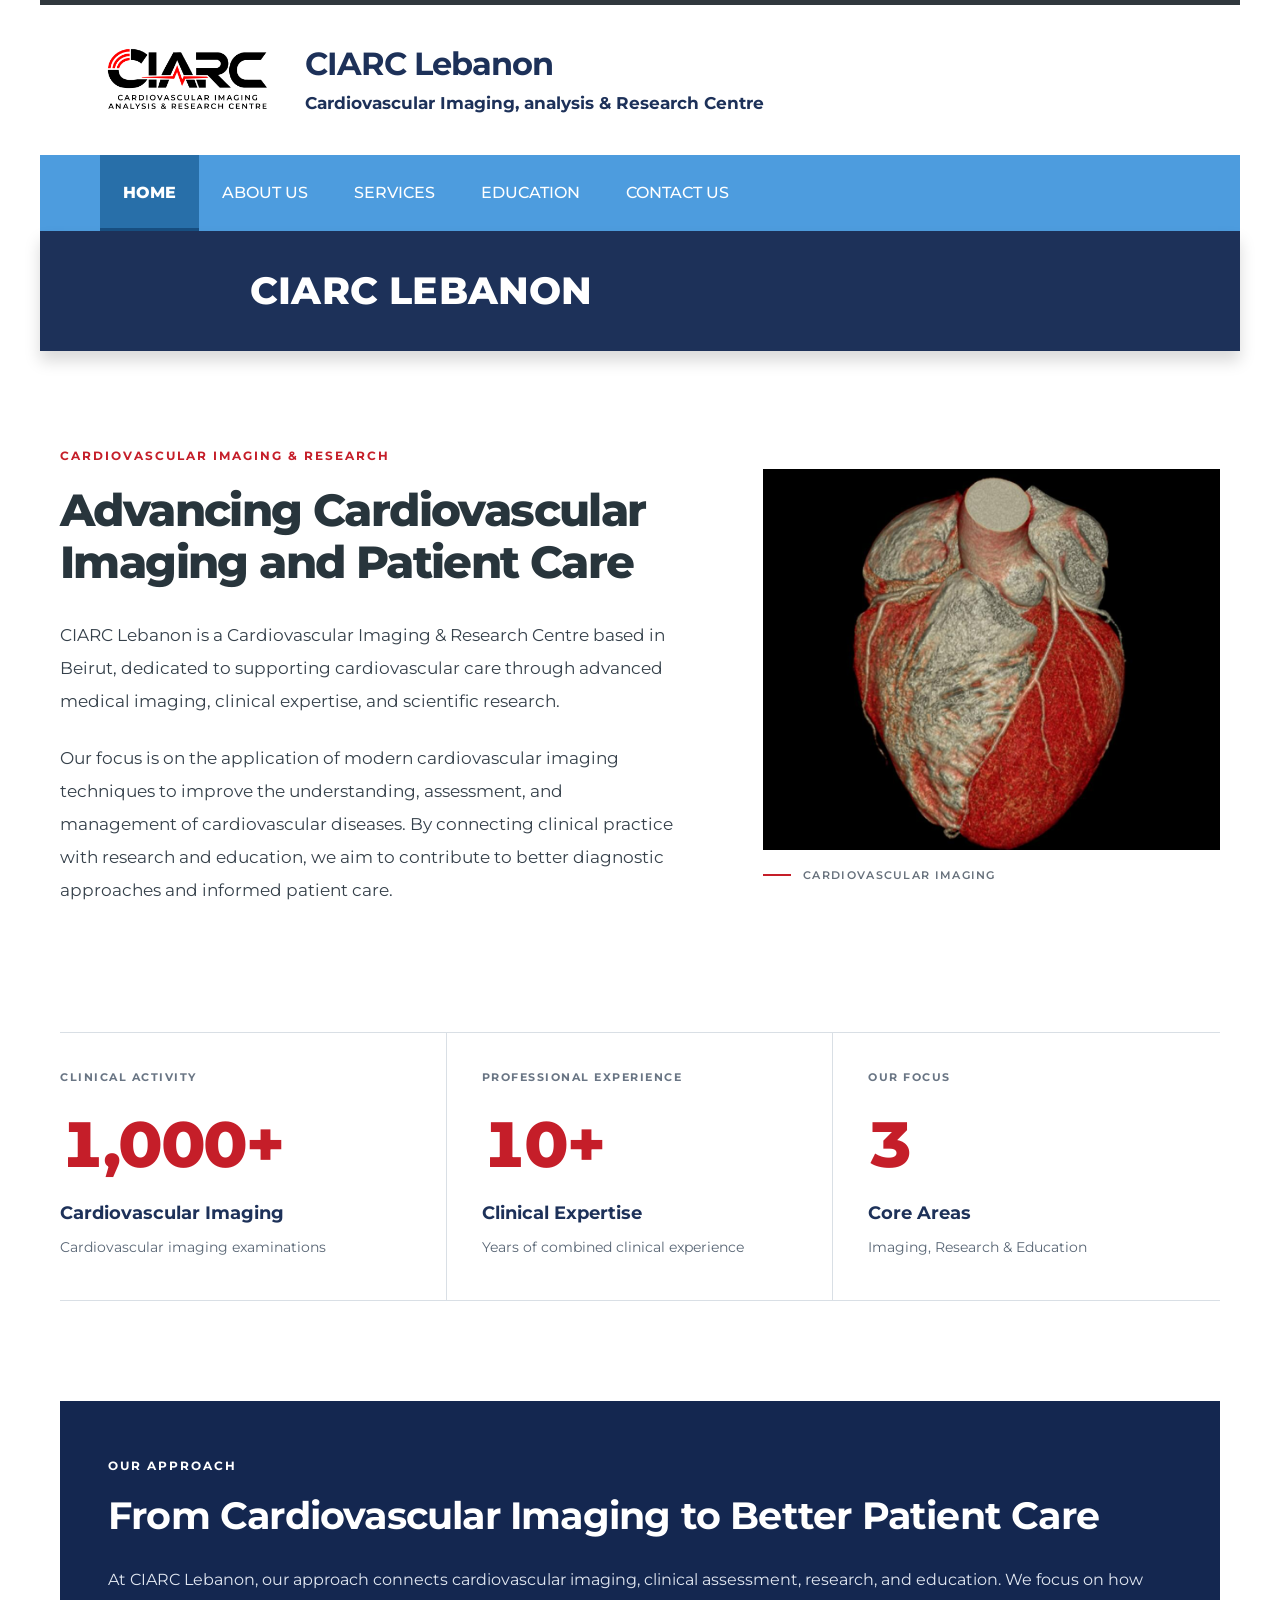
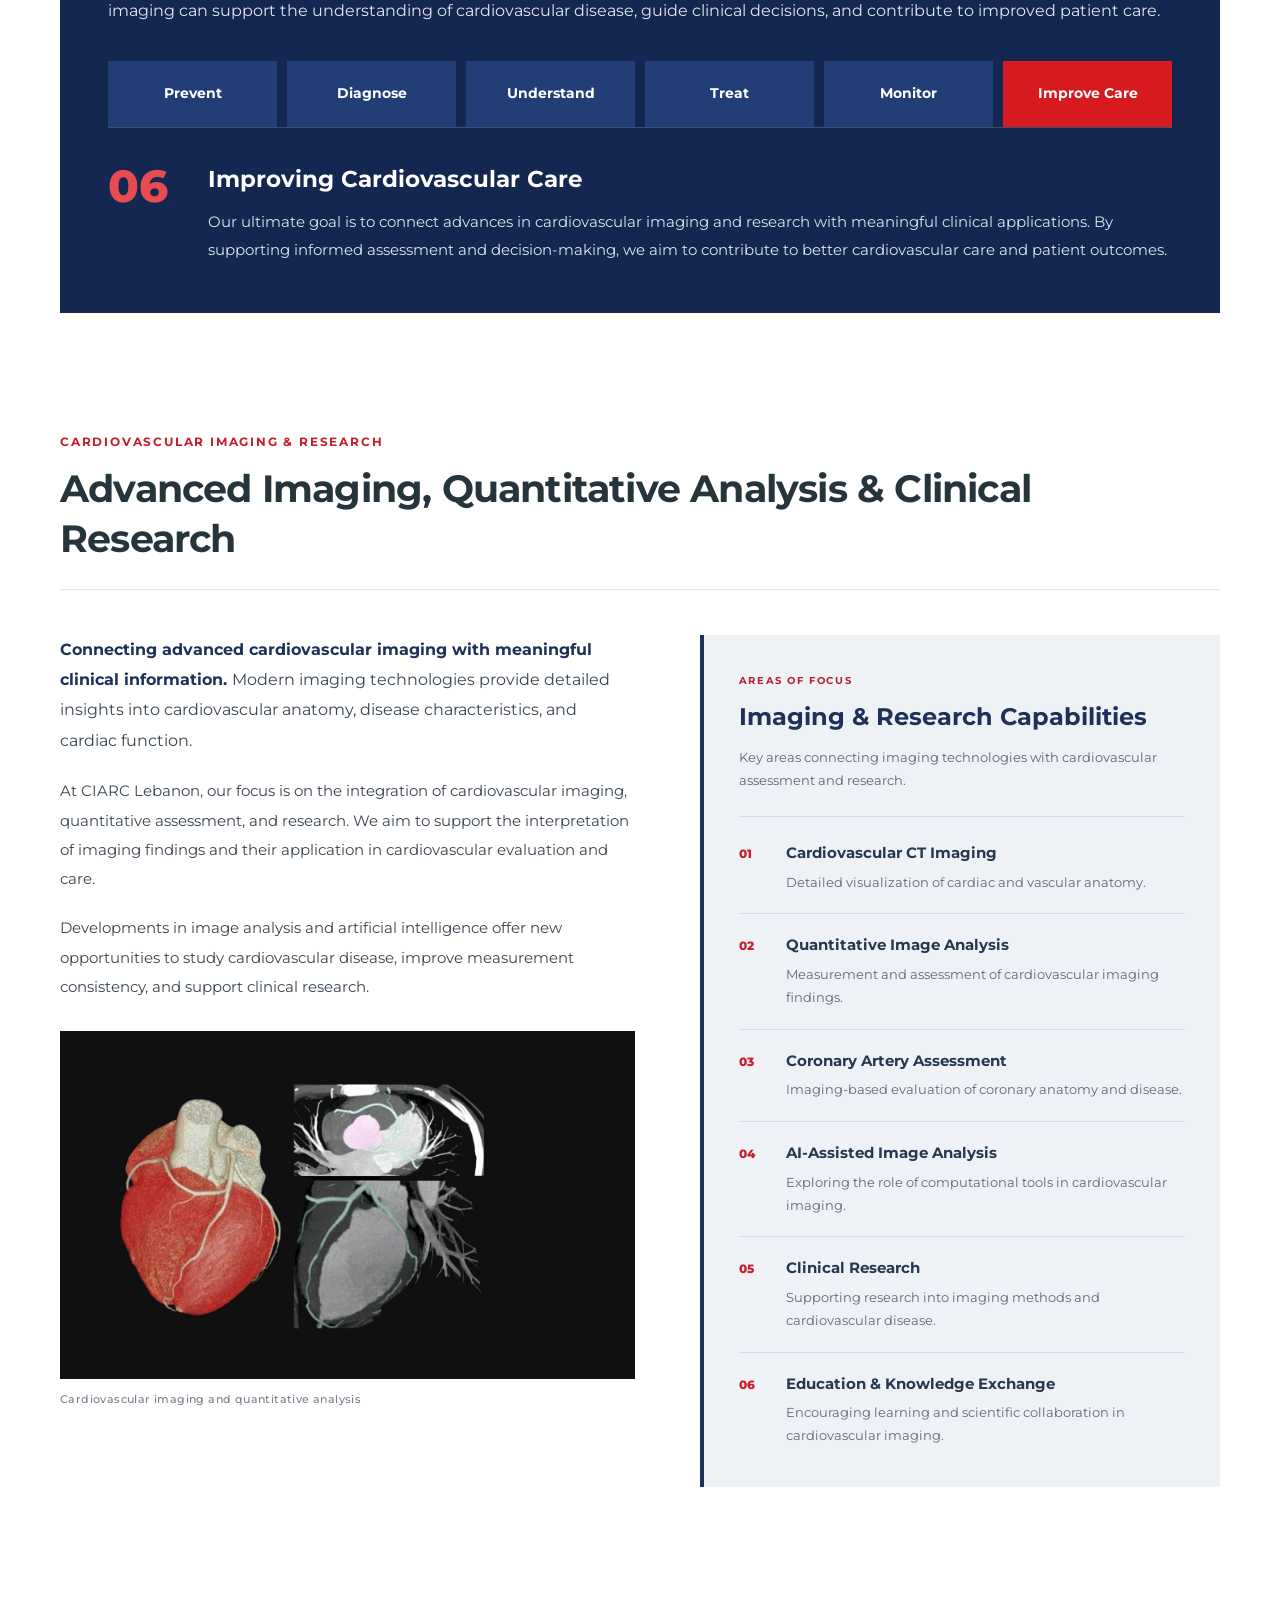
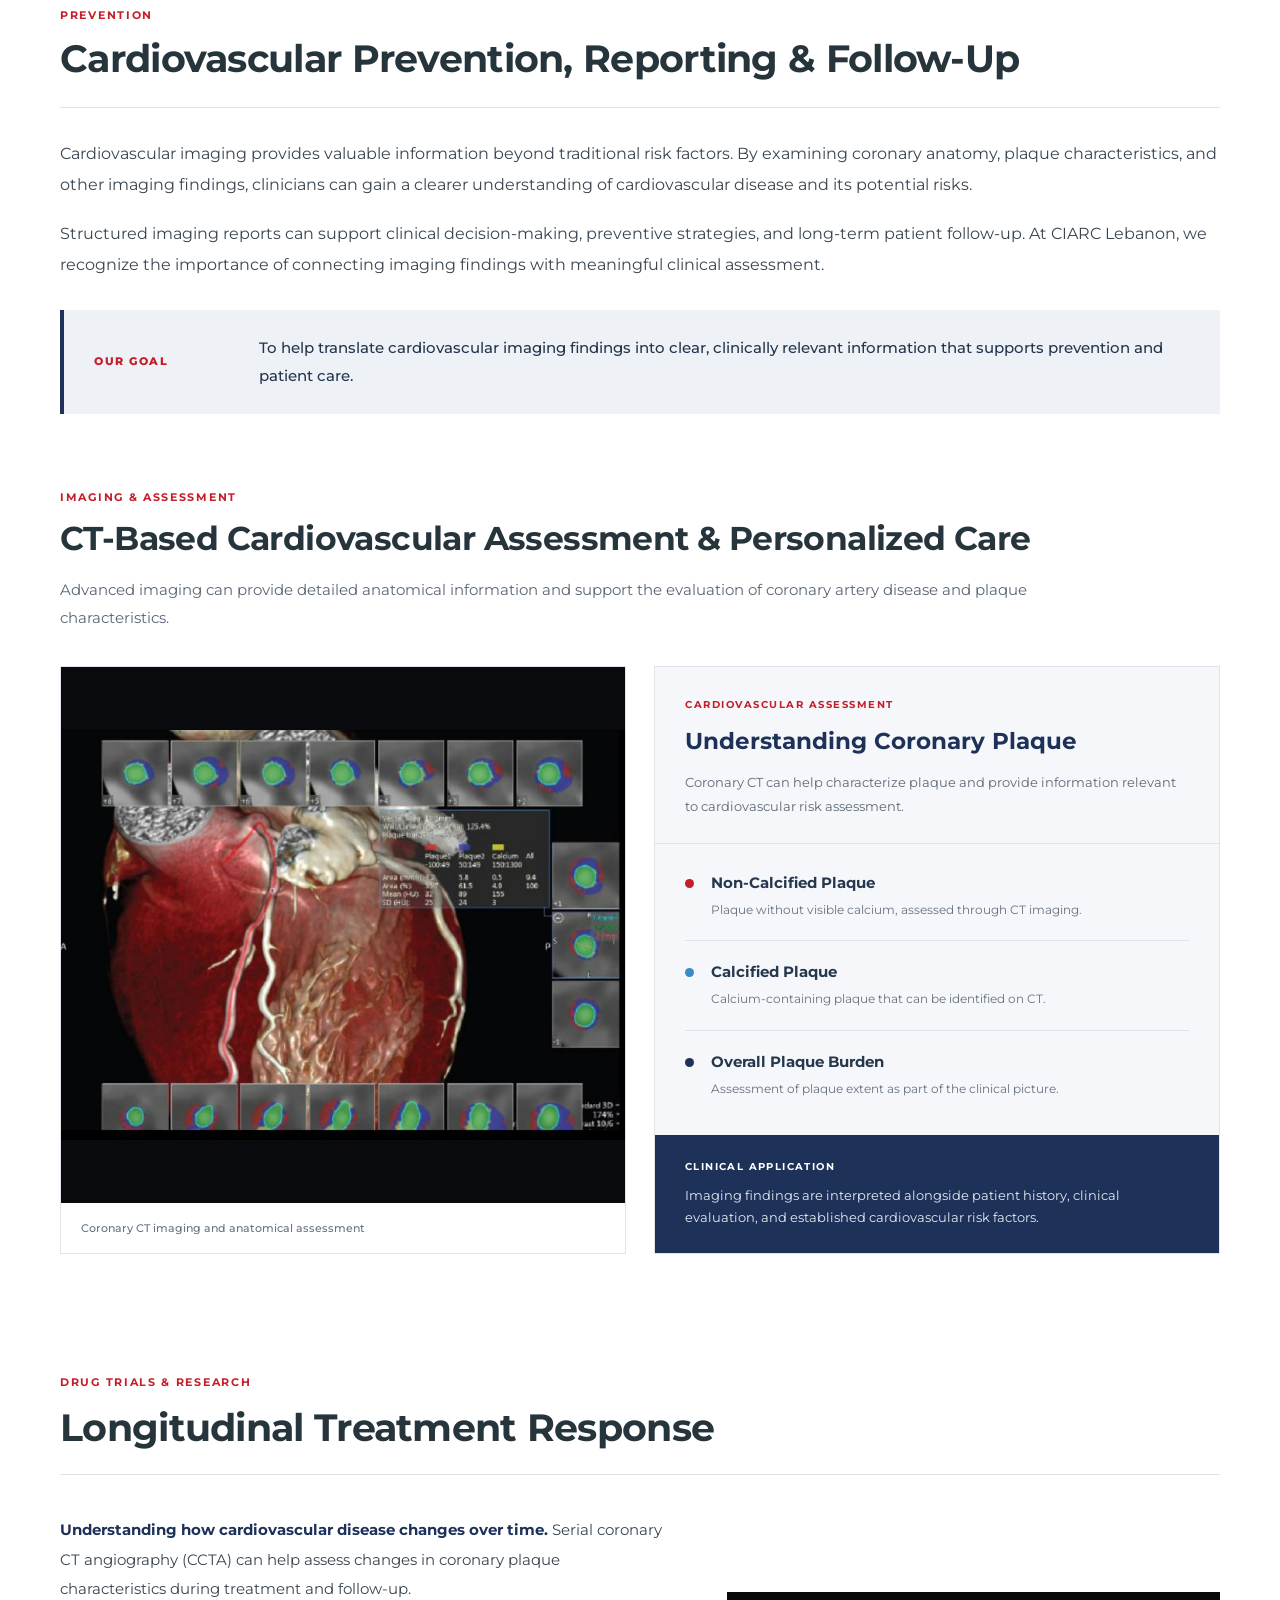
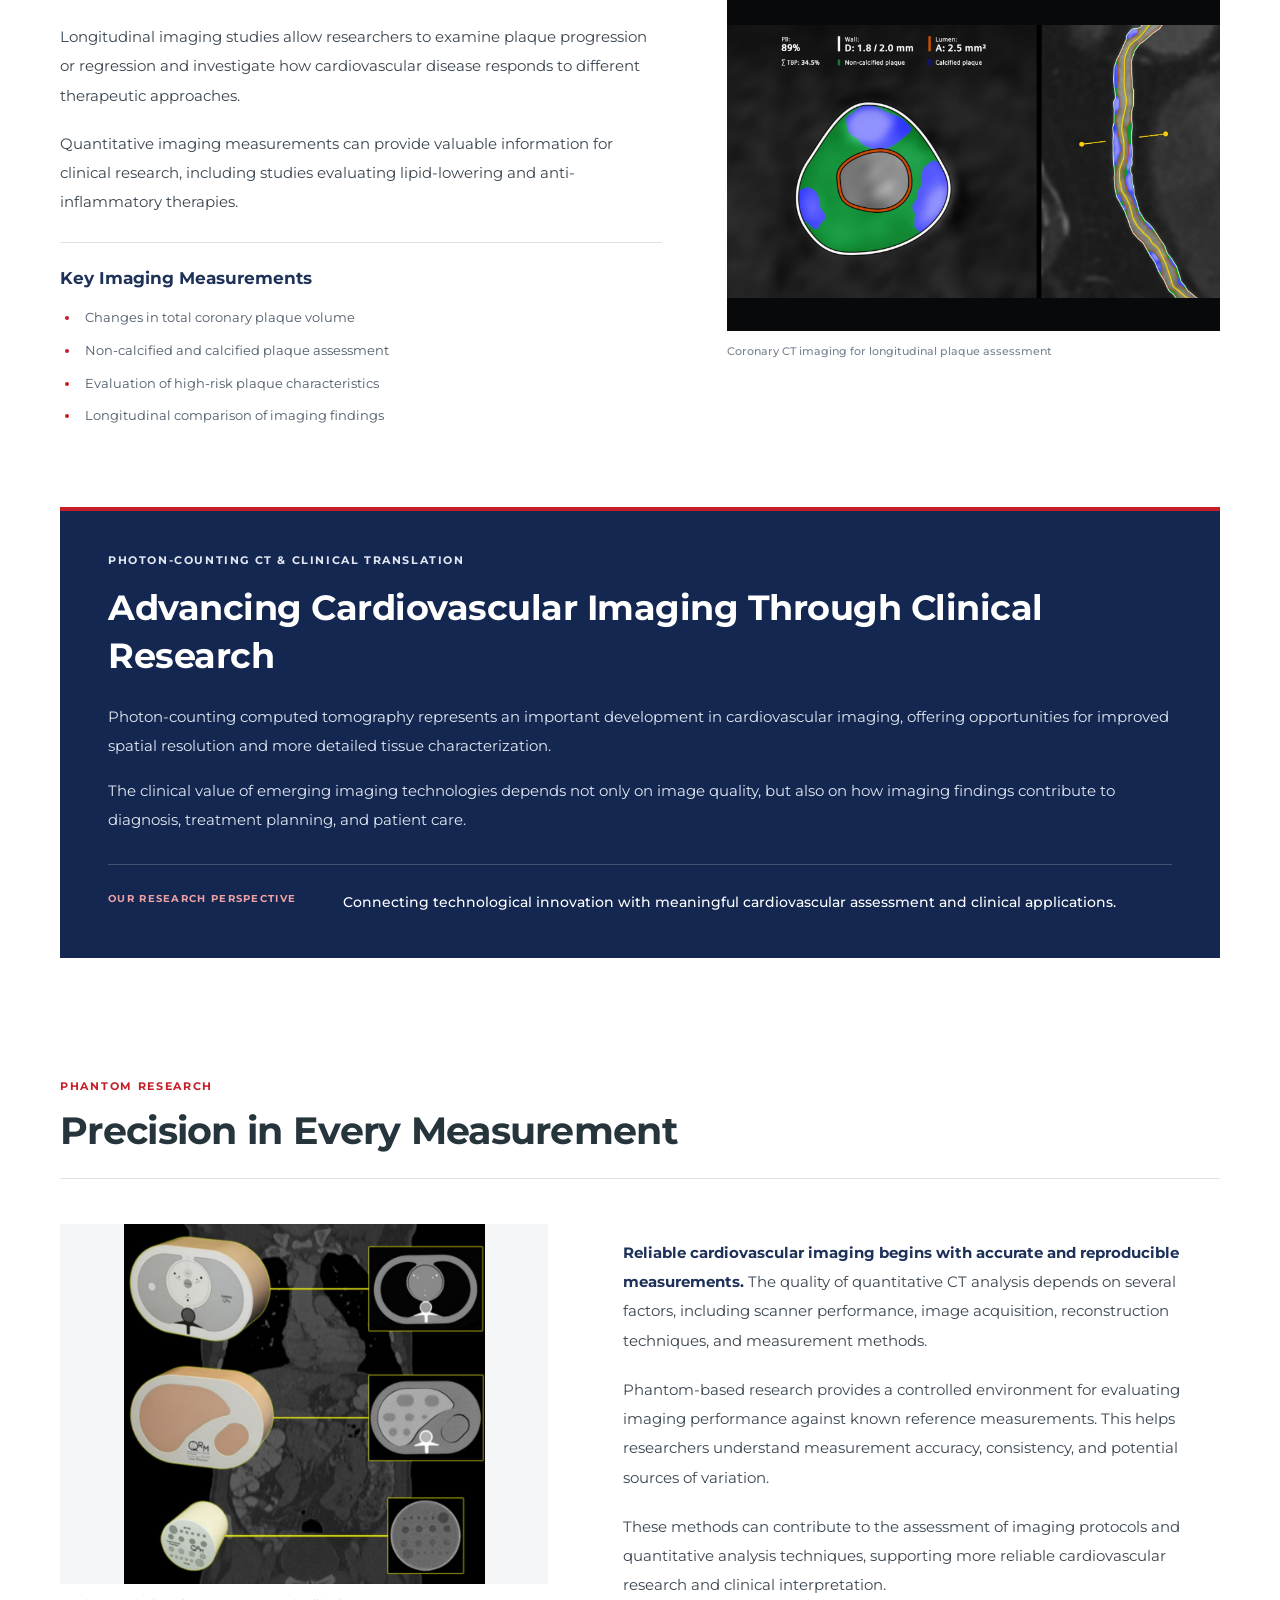
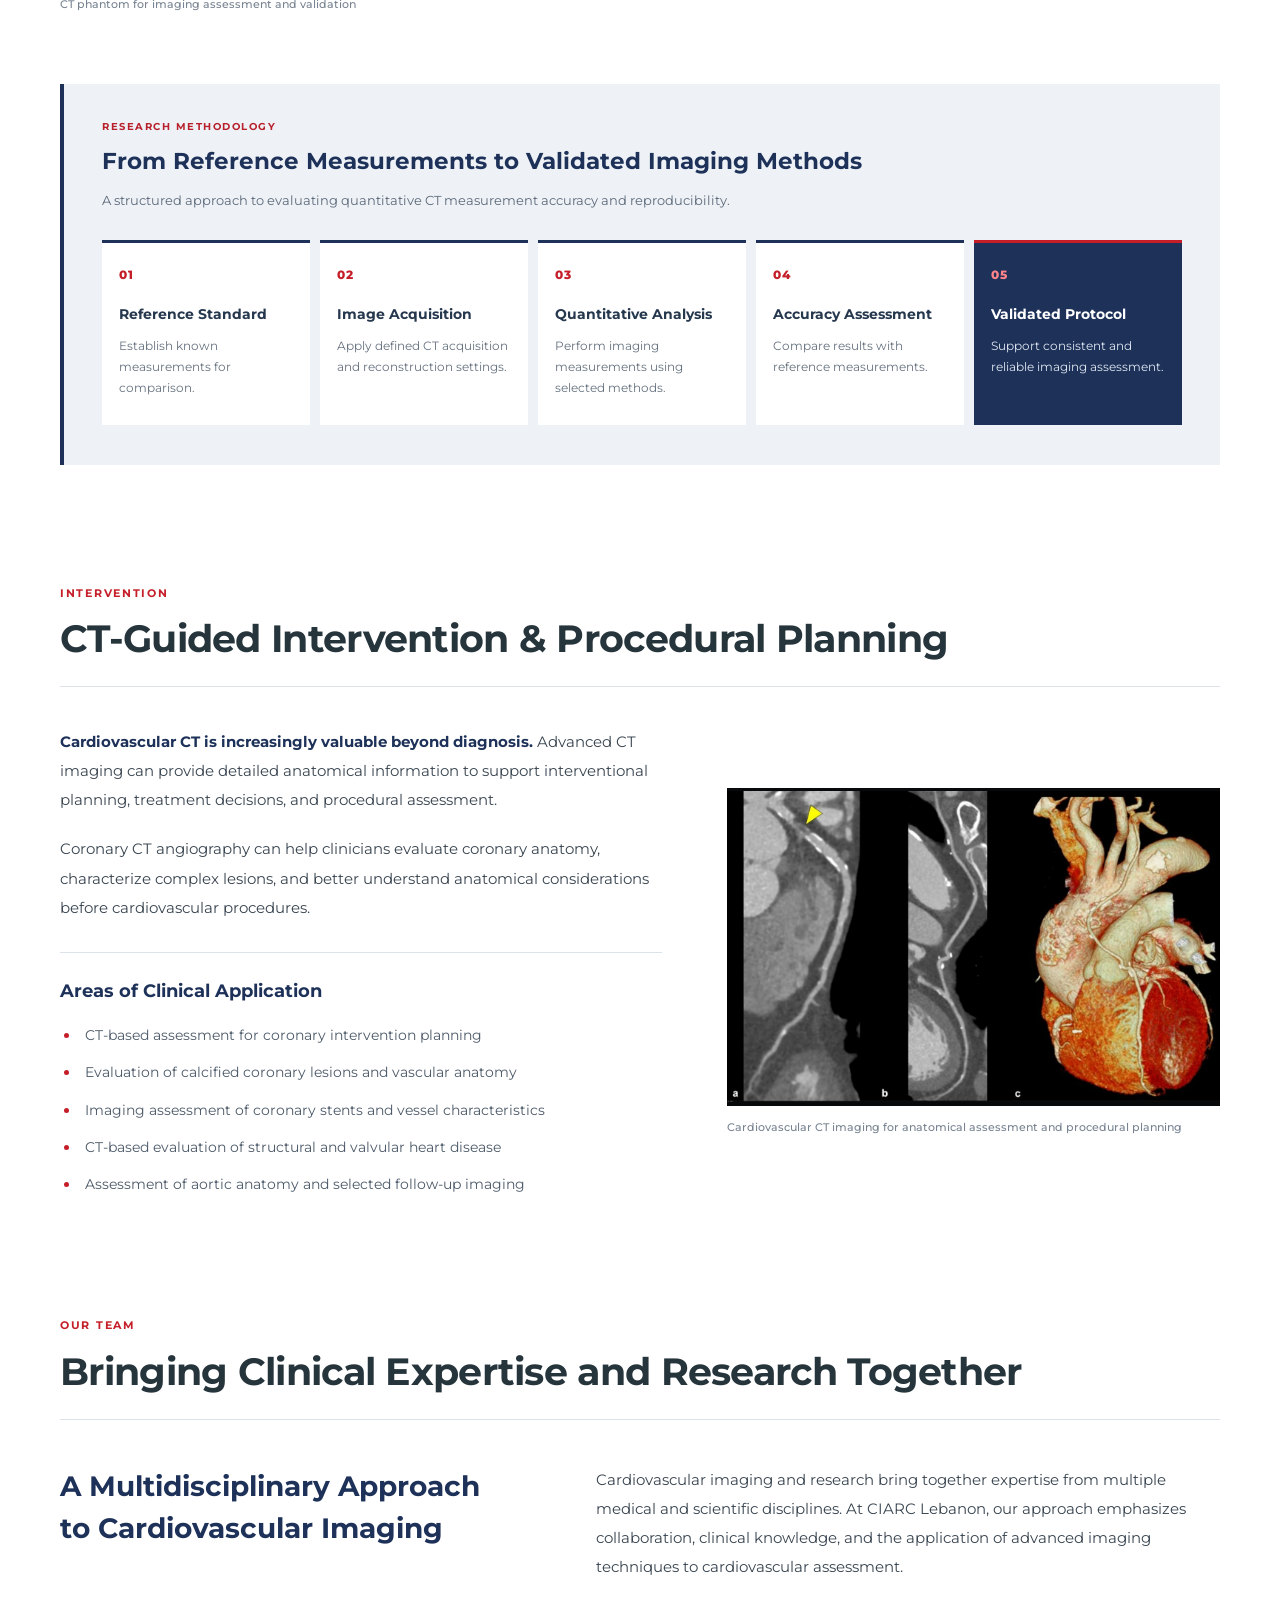
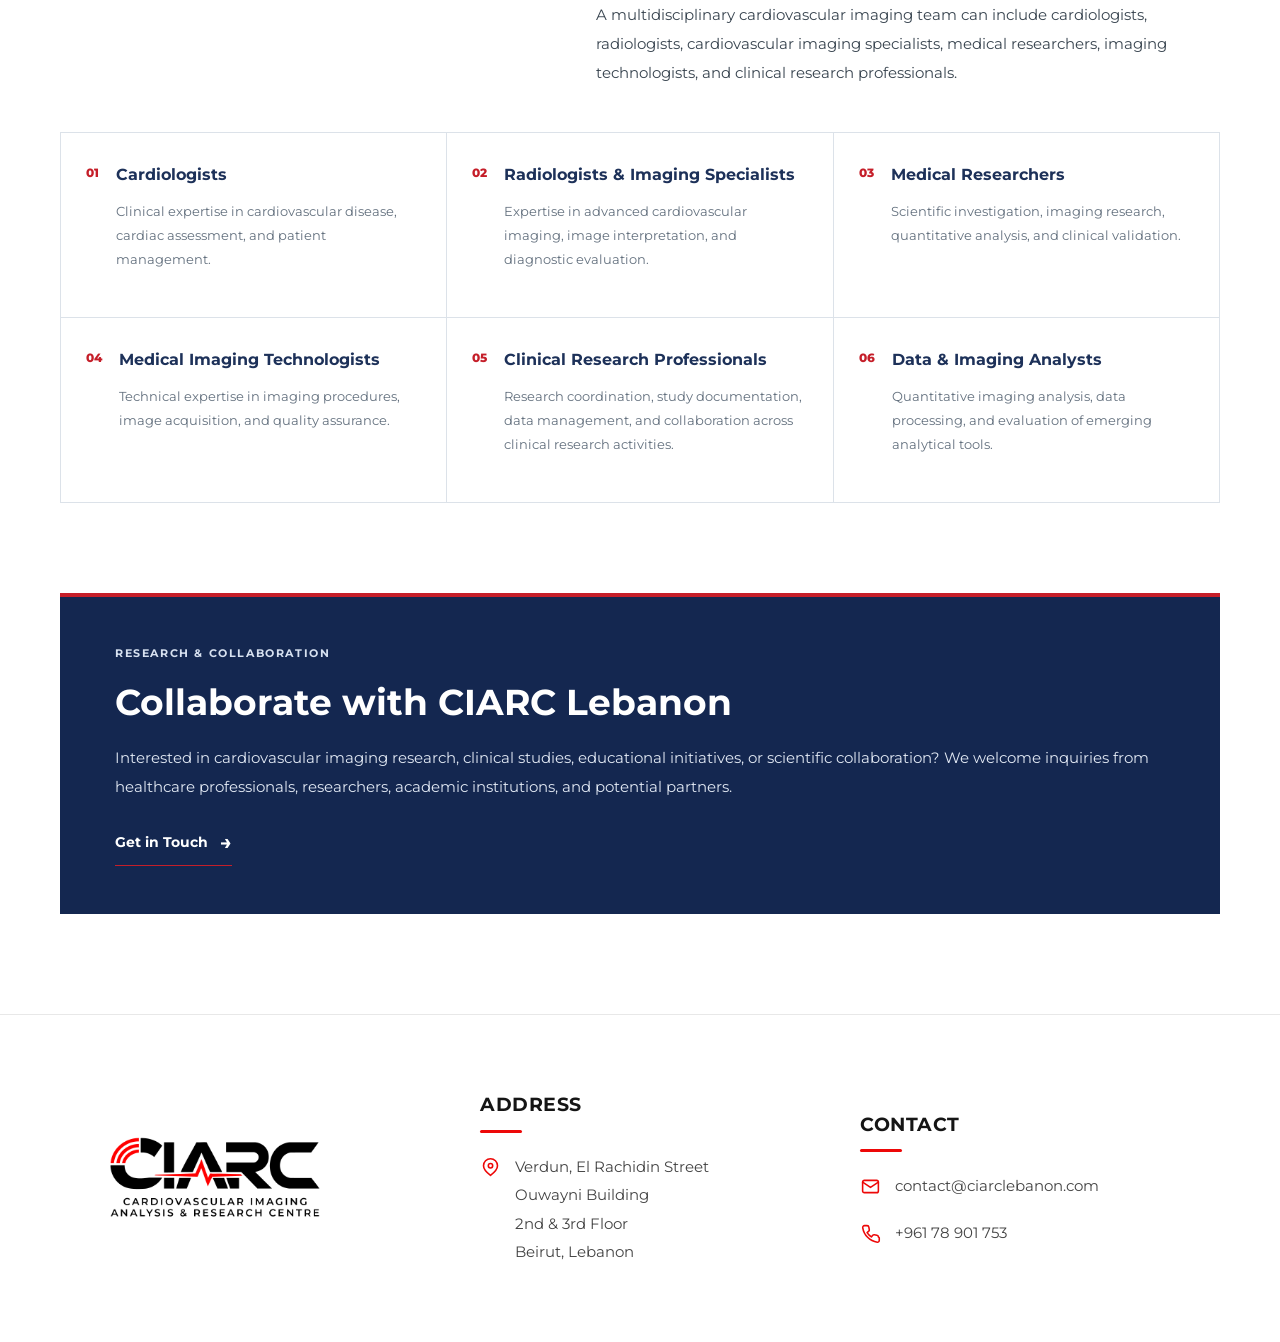
==== commit 34d782a0: "Update index.html" ====
--- a/index.html
+++ b/index.html
@@ -51,7 +51,7 @@
                         <h1>CIARC Lebanon</h1>
 
                         <p>
-                            Cardiovascular Imaging &amp; Research Centre
+                            Cardiovascular Imaging, analysis &amp; Research Centre
                         </p>
 
                     </div>
@@ -1539,4 +1539,4 @@
 
 </body>
 
-</html>+</html>
